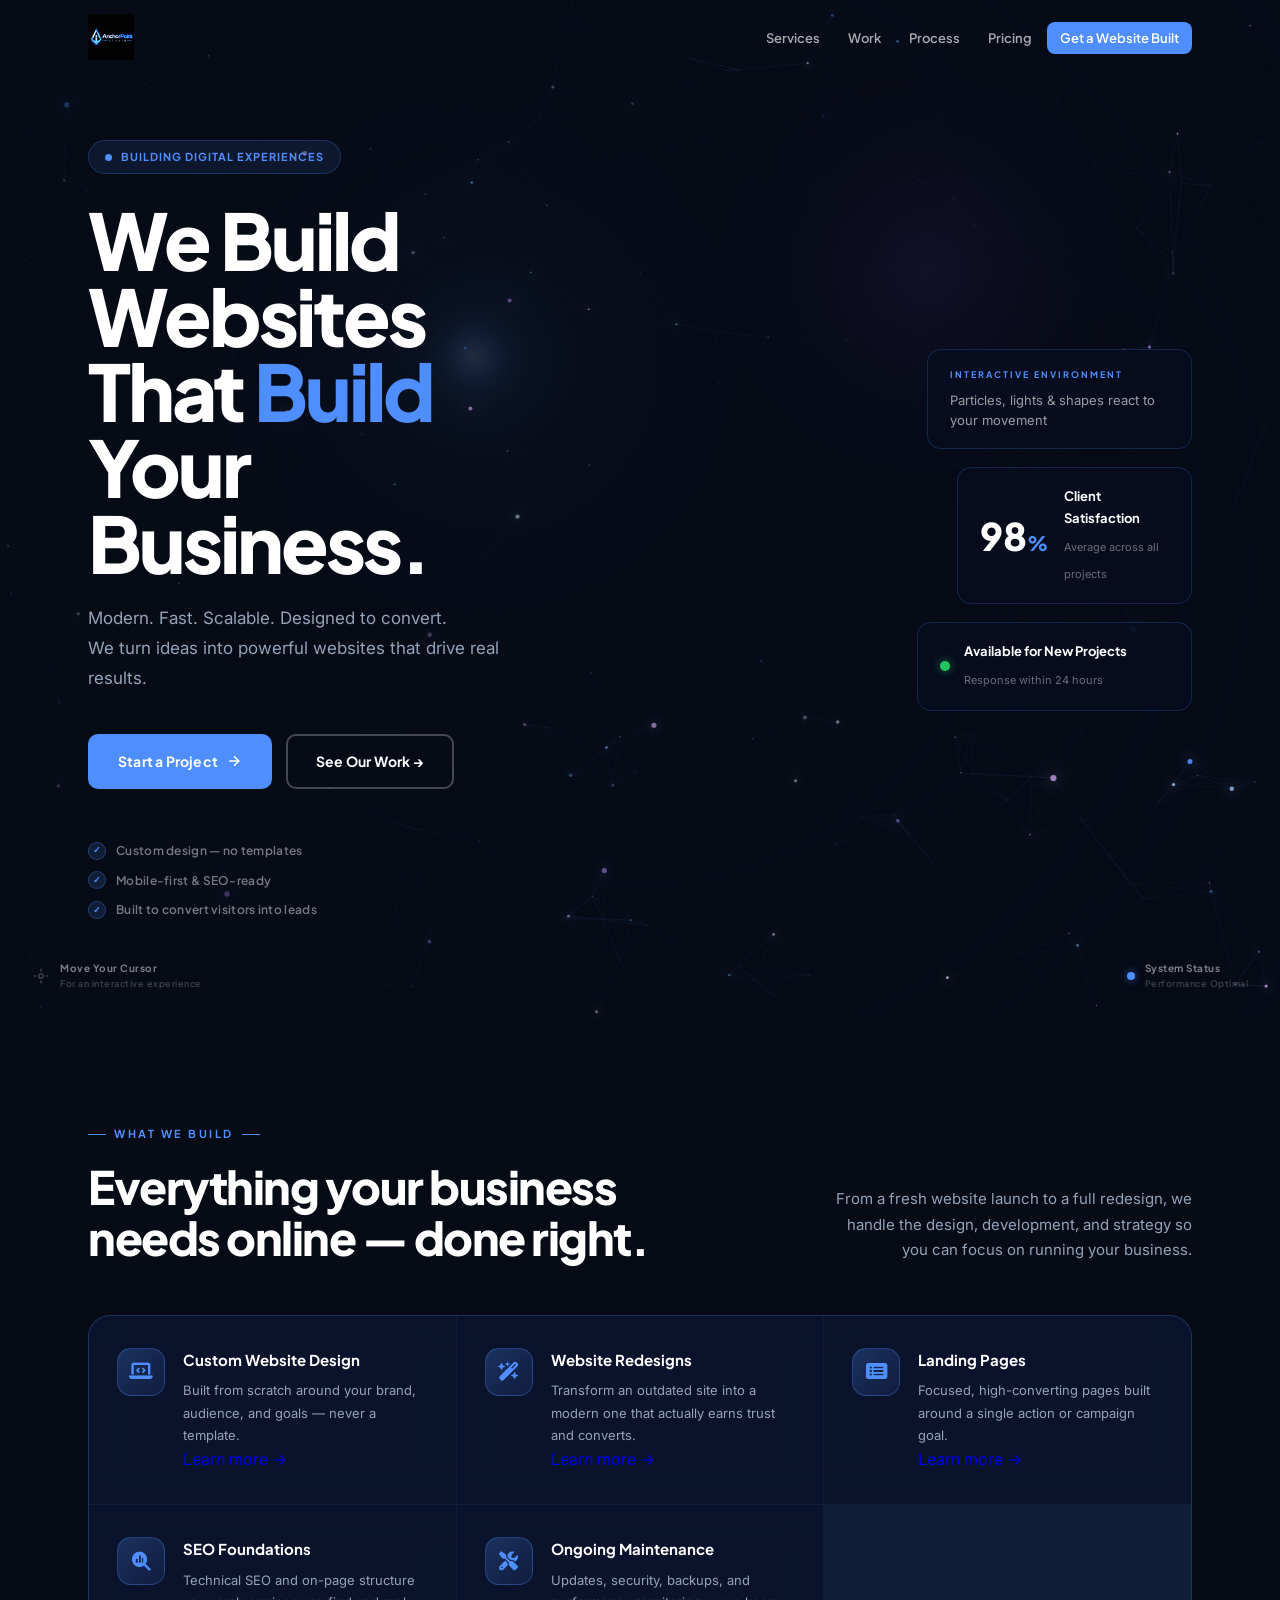
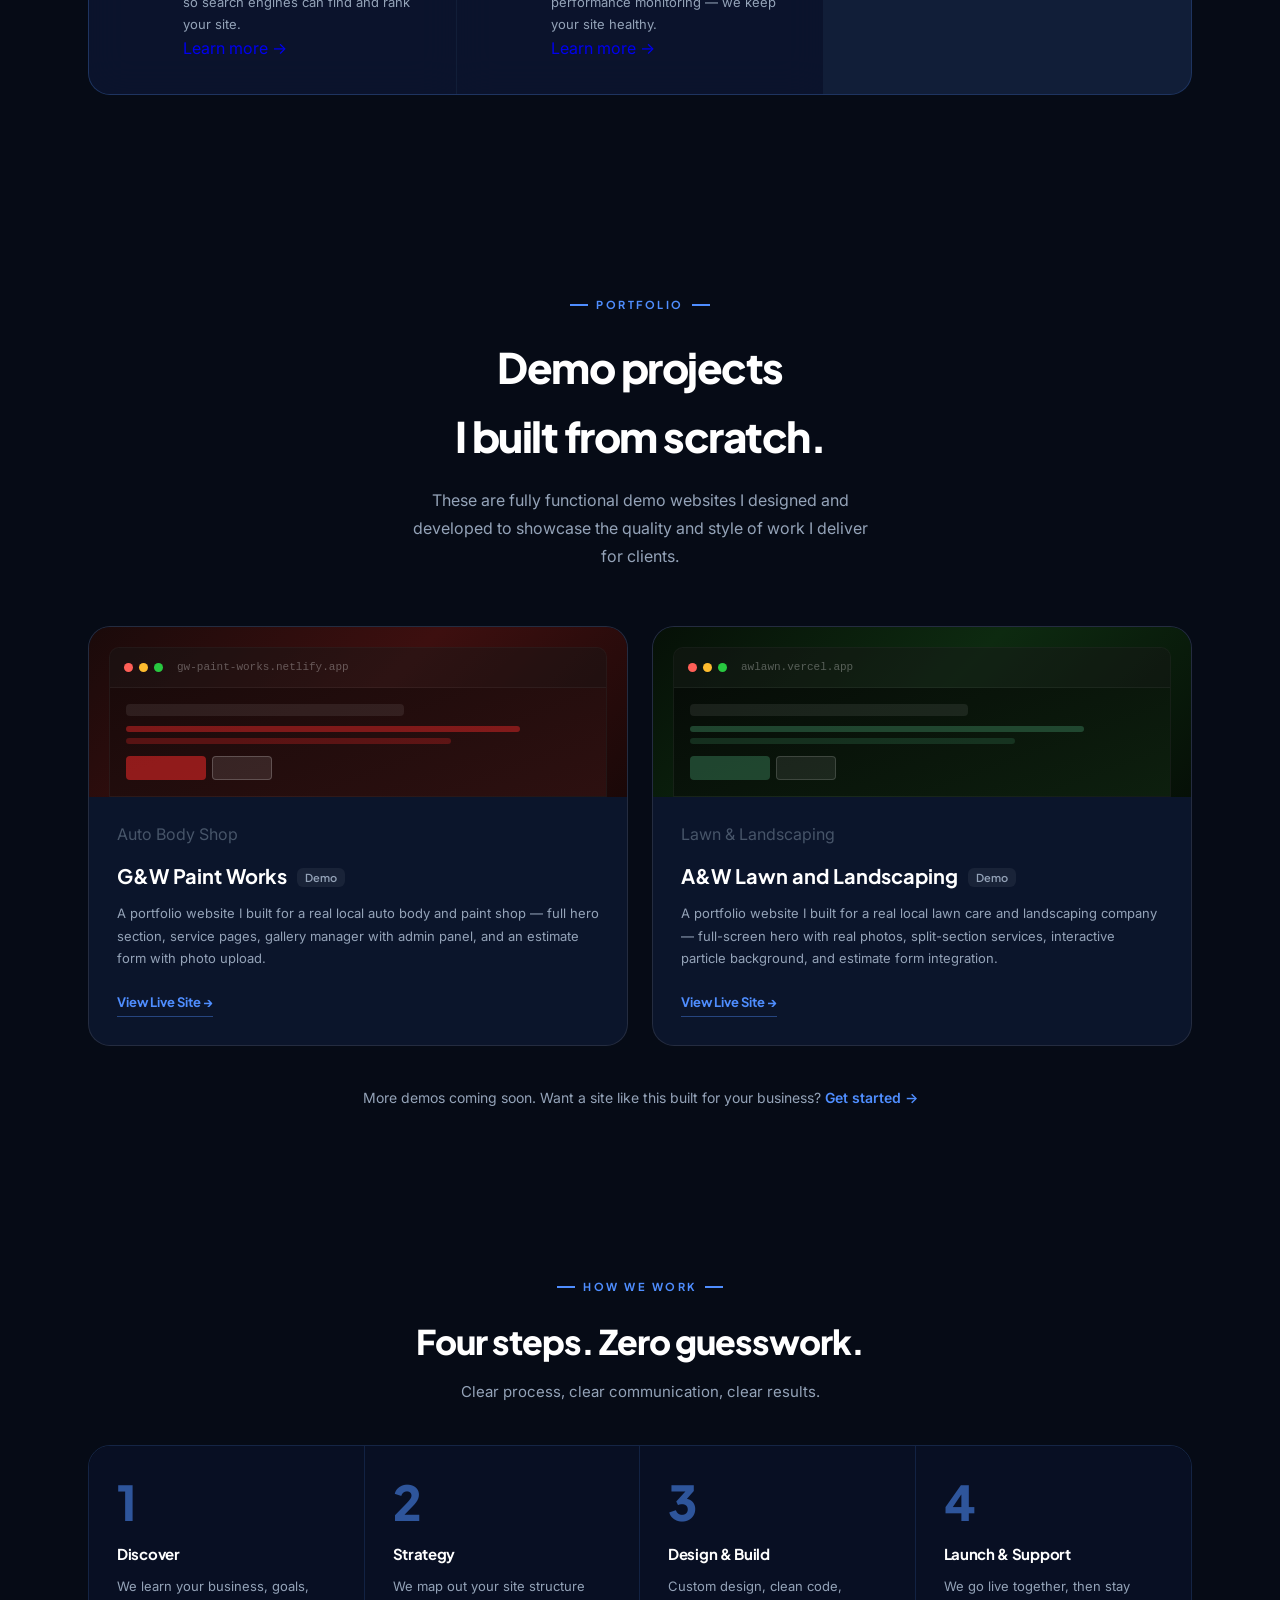
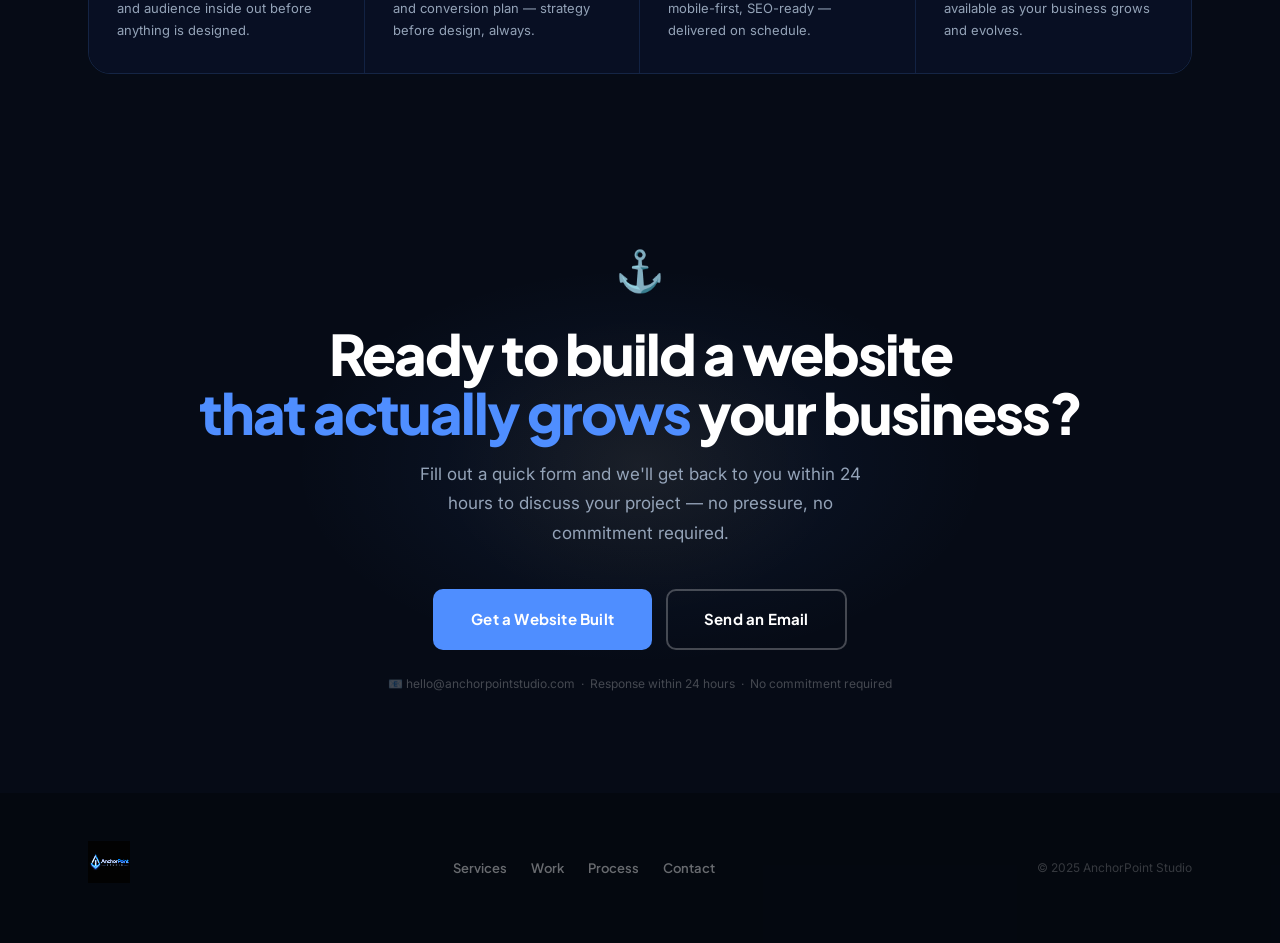
==== index.html @ cabe33b6 "Add files via upload" ====
<!DOCTYPE html>
<html lang="en">
<head>
  <meta charset="UTF-8"/>
  <meta name="viewport" content="width=device-width, initial-scale=1.0"/>
  <meta name="description" content="AnchorPoint Studio builds conversion-focused websites for small businesses, local brands, and startups ready to grow online."/>
  <title>AnchorPoint Studio | Strategic Web Design</title>
  <link rel="stylesheet" href="css/styles.css"/>
  <link rel="preconnect" href="https://fonts.googleapis.com"/>
  <link href="https://fonts.googleapis.com/css2?family=Plus+Jakarta+Sans:wght@400;500;600;700;800&family=Inter:wght@400;500;600&display=swap" rel="stylesheet"/>
  <link rel="stylesheet" href="https://cdnjs.cloudflare.com/ajax/libs/font-awesome/6.5.1/css/all.min.css"/>
</head>
<body>

<!-- NAV -->
<nav class="nav" id="nav">
  <div class="nav-inner">
    <a href="#" class="logo">
      <img src="images/img1.png" alt="AnchorPoint Studio" class="nav-logo-img"/>
    </a>
    <button class="nav-toggle" id="navToggle"><span></span><span></span><span></span></button>
    <ul class="nav-links" id="navLinks">
      <li><a href="#services">Services</a></li>
      <li><a href="#proof">Work</a></li>
      <li><a href="#process">Process</a></li>
      <li><a href="#cta">Pricing</a></li>
      <li class="nav-cta"><a href="https://form.jotform.com/261291960168159" target="_blank">Get a Website Built</a></li>
    </ul>
  </div>
</nav>

<!-- HERO -->
<section class="hero" id="home">

  <!-- Canvas particle background — JS in particles.js drives this -->
  <canvas id="particle-canvas" aria-hidden="true"></canvas>

  <div class="container">
    <div class="hero-inner">

      <!-- Left — main content -->
      <div class="hero-left">
        <div class="hero-badge"><span class="badge-dot"></span>Building Digital Experiences</div>

        <h1 class="hero-h1">
          We Build Websites<br>
          That <em>Build</em> Your<br>
          Business.
        </h1>

        <p class="hero-p">Modern. Fast. Scalable. Designed to convert.<br>We turn ideas into powerful websites that drive real results.</p>

        <div class="hero-ctas">
          <a href="https://form.jotform.com/261291960168159" target="_blank" class="btn btn-gold">
            Start a Project
            <svg viewBox="0 0 20 20" fill="none" stroke="currentColor" stroke-width="2" style="width:16px;height:16px;" aria-hidden="true"><path d="M4 10h12M10 4l6 6-6 6"/></svg>
          </a>
          <a href="#proof" class="btn btn-ghost">See Our Work →</a>
        </div>

        <div class="hero-trust">
          <div class="tp"><div class="tp-dot">✓</div> Custom design — no templates</div>
          <div class="tp"><div class="tp-dot">✓</div> Mobile-first &amp; SEO-ready</div>
          <div class="tp"><div class="tp-dot">✓</div> Built to convert visitors into leads</div>
        </div>
      </div>

      <!-- Right — floating info cards -->
      <div class="hero-visual">
        <div class="hero-float-card card-top">
          <div class="hfc-tag">Interactive Environment</div>
          <p>Particles, lights &amp; shapes react to your movement</p>
        </div>

        <div class="hero-float-card card-mid">
          <div class="hfc-stat">
            <span class="hfc-num">98<span>%</span></span>
            <div class="hfc-label">
              <strong>Client Satisfaction</strong>
              <span>Average across all projects</span>
            </div>
          </div>
        </div>

        <div class="hero-float-card card-bot">
          <div class="hfc-dot active"></div>
          <div>
            <strong>Available for New Projects</strong>
            <span>Response within 24 hours</span>
          </div>
        </div>
      </div>

    </div>
  </div>

  <!-- Bottom corner hints -->
  <div class="hero-hint-left" aria-hidden="true">
    <svg viewBox="0 0 24 24" fill="none" stroke="currentColor" stroke-width="1.5"><circle cx="12" cy="12" r="3"/><path d="M12 2v4M12 18v4M2 12h4M18 12h4"/></svg>
    <div>
      <strong>Move Your Cursor</strong>
      <span>For an interactive experience</span>
    </div>
  </div>

  <div class="hero-hint-right" aria-hidden="true">
    <div class="sys-dot"></div>
    <div>
      <strong>System Status</strong>
      <span>Performance Optimal</span>
    </div>
  </div>

</section>

<!-- SERVICES -->
<section class="services-section" id="services">
  <div class="container">
    <div class="services-header">
      <div class="anim anim-left">
        <span class="tag">What We Build</span>
        <h2>Everything your business<br>needs online — done right.</h2>
      </div>
      <p class="anim anim-right">From a fresh website launch to a full redesign, we handle the design, development, and strategy so you can focus on running your business.</p>
    </div>
    <div class="svc-grid">
      <a href="custom-design.html" class="svc-card anim anim-up" style="transition-delay:0s;text-decoration:none;">
        <div class="svc-ico"><i class="fa-solid fa-laptop-code"></i></div>
        <div class="svc-body"><h3>Custom Website Design</h3><p>Built from scratch around your brand, audience, and goals — never a template.</p><span class="service-link" style="margin-top:14px;">Learn more →</span></div>
      </a>
      <a href="website-redesigns.html" class="svc-card anim anim-up" style="transition-delay:0.1s;text-decoration:none;">
        <div class="svc-ico"><i class="fa-solid fa-wand-magic-sparkles"></i></div>
        <div class="svc-body"><h3>Website Redesigns</h3><p>Transform an outdated site into a modern one that actually earns trust and converts.</p><span class="service-link" style="margin-top:14px;">Learn more →</span></div>
      </a>
      <a href="landing-pages.html" class="svc-card anim anim-up" style="transition-delay:0.2s;text-decoration:none;">
        <div class="svc-ico"><i class="fa-solid fa-rectangle-list"></i></div>
        <div class="svc-body"><h3>Landing Pages</h3><p>Focused, high-converting pages built around a single action or campaign goal.</p><span class="service-link" style="margin-top:14px;">Learn more →</span></div>
      </a>
      <a href="seo-foundations.html" class="svc-card anim anim-up" style="transition-delay:0.3s;text-decoration:none;">
        <div class="svc-ico"><i class="fa-solid fa-magnifying-glass-chart"></i></div>
        <div class="svc-body"><h3>SEO Foundations</h3><p>Technical SEO and on-page structure so search engines can find and rank your site.</p><span class="service-link" style="margin-top:14px;">Learn more →</span></div>
      </a>
      <a href="maintenance.html" class="svc-card anim anim-up" style="transition-delay:0.4s;text-decoration:none;">
        <div class="svc-ico"><i class="fa-solid fa-screwdriver-wrench"></i></div>
        <div class="svc-body"><h3>Ongoing Maintenance</h3><p>Updates, security, backups, and performance monitoring — we keep your site healthy.</p><span class="service-link" style="margin-top:14px;">Learn more →</span></div>
      </a>
    </div>
  </div>
</section>

<!-- WORK SHOWCASE -->
<section class="proof-section" id="proof">
  <div class="container">

    <div style="text-align:center;margin-bottom:56px;" class="anim anim-up">
      <span class="tag-gold tag">Portfolio</span>
      <h2 style="font-family:var(--hd);font-size:clamp(26px,4vw,42px);font-weight:800;color:white;letter-spacing:-1.5px;">Demo projects<br>I built from scratch.</h2>
      <p style="color:var(--g400);font-size:16px;max-width:480px;margin:16px auto 0;line-height:1.75;">These are fully functional demo websites I designed and developed to showcase the quality and style of work I deliver for clients.</p>
    </div>

    <div style="display:grid;grid-template-columns:1fr 1fr;gap:24px;">

      <!-- G&W Paint Works -->
      <div class="work-showcase-card anim anim-left">
        <div class="wsc-preview" style="background:linear-gradient(135deg,#1a0a0a 0%,#3d0f0f 50%,#1a0808 100%);">
          <div class="wsc-browser">
            <div class="wsc-bar"><span class="wsc-dot" style="background:#ff5f57;"></span><span class="wsc-dot" style="background:#febc2e;"></span><span class="wsc-dot" style="background:#28c840;"></span><span class="wsc-url">gw-paint-works.netlify.app</span></div>
            <div class="wsc-screen" style="background:linear-gradient(160deg,#1a0a0a,#2d1010);">
              <div style="height:12px;background:rgba(255,255,255,0.08);border-radius:4px;margin-bottom:10px;width:60%;"></div>
              <div style="height:6px;background:rgba(220,38,38,0.5);border-radius:3px;margin-bottom:6px;width:85%;"></div>
              <div style="height:6px;background:rgba(220,38,38,0.3);border-radius:3px;margin-bottom:6px;width:70%;"></div>
              <div style="display:flex;gap:6px;margin-top:12px;">
                <div style="height:24px;width:80px;background:rgba(220,38,38,0.6);border-radius:4px;"></div>
                <div style="height:24px;width:60px;background:rgba(255,255,255,0.1);border-radius:4px;border:1px solid rgba(255,255,255,0.2);"></div>
              </div>
            </div>
          </div>
        </div>
        <div class="wsc-body">
          <div style="display:flex;align-items:center;gap:10px;margin-bottom:12px;">
            <span class="work-tag">Auto Body Shop</span>
          </div>
          <h3>G&amp;W Paint Works <span style="font-size:11px;font-weight:600;color:var(--g400);background:rgba(255,255,255,0.06);padding:3px 8px;border-radius:6px;margin-left:6px;vertical-align:middle;">Demo</span></h3>
          <p>A portfolio website I built for a real local auto body and paint shop — full hero section, service pages, gallery manager with admin panel, and an estimate form with photo upload.</p>
          <a href="https://gw-paint-works.netlify.app/" target="_blank" rel="noopener" class="wsc-link">View Live Site →</a>
        </div>
      </div>

      <!-- A&W Lawn -->
      <div class="work-showcase-card anim anim-right" style="transition-delay:0.1s">
        <div class="wsc-preview" style="background:linear-gradient(135deg,#061007 0%,#0d2a10 50%,#061007 100%);">
          <div class="wsc-browser">
            <div class="wsc-bar"><span class="wsc-dot" style="background:#ff5f57;"></span><span class="wsc-dot" style="background:#febc2e;"></span><span class="wsc-dot" style="background:#28c840;"></span><span class="wsc-url">awlawn.vercel.app</span></div>
            <div class="wsc-screen" style="background:linear-gradient(160deg,#060c07,#0d1f0e);">
              <div style="height:12px;background:rgba(255,255,255,0.08);border-radius:4px;margin-bottom:10px;width:60%;"></div>
              <div style="height:6px;background:rgba(42,92,63,0.7);border-radius:3px;margin-bottom:6px;width:85%;"></div>
              <div style="height:6px;background:rgba(42,92,63,0.4);border-radius:3px;margin-bottom:6px;width:70%;"></div>
              <div style="display:flex;gap:6px;margin-top:12px;">
                <div style="height:24px;width:80px;background:rgba(42,92,63,0.7);border-radius:4px;"></div>
                <div style="height:24px;width:60px;background:rgba(255,255,255,0.08);border-radius:4px;border:1px solid rgba(255,255,255,0.15);"></div>
              </div>
            </div>
          </div>
        </div>
        <div class="wsc-body">
          <div style="display:flex;align-items:center;gap:10px;margin-bottom:12px;">
            <span class="work-tag">Lawn &amp; Landscaping</span>
          </div>
          <h3>A&amp;W Lawn and Landscaping <span style="font-size:11px;font-weight:600;color:var(--g400);background:rgba(255,255,255,0.06);padding:3px 8px;border-radius:6px;margin-left:6px;vertical-align:middle;">Demo</span></h3>
          <p>A portfolio website I built for a real local lawn care and landscaping company — full-screen hero with real photos, split-section services, interactive particle background, and estimate form integration.</p>
          <a href="https://awlawn.vercel.app/" target="_blank" rel="noopener" class="wsc-link">View Live Site →</a>
        </div>
      </div>

    </div>

    <div style="text-align:center;margin-top:40px;" class="anim anim-up">
      <p style="color:var(--g400);font-size:14px;">More demos coming soon. Want a site like this built for your business? <a href="https://form.jotform.com/261291960168159" target="_blank" style="color:var(--blue);font-weight:600;text-decoration:none;">Get started →</a></p>
    </div>

  </div>
</section>

<!-- PROCESS -->
<section class="process-section" id="process">
  <div class="container">
    <div class="process-header anim anim-up">
      <span class="tag" style="justify-content:center;">How We Work</span>
      <h2>Four steps. Zero guesswork.</h2>
      <p>Clear process, clear communication, clear results.</p>
    </div>
    <div class="process-row">
      <div class="pstep anim anim-up" style="transition-delay:0s"><div class="pstep-num">1</div><h3>Discover</h3><p>We learn your business, goals, and audience inside out before anything is designed.</p></div>
      <div class="pstep anim anim-up" style="transition-delay:0.12s"><div class="pstep-num">2</div><h3>Strategy</h3><p>We map out your site structure and conversion plan — strategy before design, always.</p></div>
      <div class="pstep anim anim-up" style="transition-delay:0.24s"><div class="pstep-num">3</div><h3>Design &amp; Build</h3><p>Custom design, clean code, mobile-first, SEO-ready — delivered on schedule.</p></div>
      <div class="pstep anim anim-up" style="transition-delay:0.36s"><div class="pstep-num">4</div><h3>Launch &amp; Support</h3><p>We go live together, then stay available as your business grows and evolves.</p></div>
    </div>
  </div>
</section>

<!-- CTA -->
<section class="cta-section" id="cta">
  <div class="container">
    <div class="cta-inner anim anim-scale">
      <span class="cta-logo">⚓</span>
      <h2 class="cta-h">Ready to build a website<br><em>that actually grows</em> your business?</h2>
      <p class="cta-p">Fill out a quick form and we'll get back to you within 24 hours to discuss your project — no pressure, no commitment required.</p>
      <div class="cta-btns">
        <a href="https://form.jotform.com/261291960168159" target="_blank" class="btn btn-gold" style="padding:16px 36px;font-size:15px;">Get a Website Built</a>
        <a href="mailto:hello@anchorpointstudio.com" class="btn btn-ghost" style="padding:16px 36px;font-size:15px;">Send an Email</a>
      </div>
      <p class="cta-note">📧 hello@anchorpointstudio.com &nbsp;·&nbsp; Response within 24 hours &nbsp;·&nbsp; No commitment required</p>
    </div>
  </div>
</section>

<!-- FOOTER -->
<footer class="footer">
  <div class="container">
    <div class="footer-inner">
      <div class="footer-brand"><img src="images/img1.png" alt="AnchorPoint Studio" class="footer-logo-img"/></div>
      <div class="footer-links-row">
        <a href="#services">Services</a>
        <a href="#proof">Work</a>
        <a href="#process">Process</a>
        <a href="#cta">Contact</a>
      </div>
      <div class="footer-copy">© 2025 AnchorPoint Studio</div>
    </div>
  </div>
</footer>

<a href="https://form.jotform.com/261291960168159" target="_blank" class="mobile-fab">Get a Website Built ⚓</a>
<script src="js/main.js"></script>
<script src="js/particles.js"></script>

<script>
  const nav=document.getElementById('nav');
  window.addEventListener('scroll',()=>nav.classList.toggle('scrolled',window.scrollY>40));
  const nt=document.getElementById('navToggle'),nl=document.getElementById('navLinks');
  nt.addEventListener('click',()=>nl.classList.toggle('open'));
  nl.querySelectorAll('a').forEach(a=>a.addEventListener('click',()=>nl.classList.remove('open')));
  const obs=new IntersectionObserver(entries=>{
    entries.forEach((e,i)=>{if(e.isIntersecting){setTimeout(()=>e.target.classList.add('visible'),i*80);obs.unobserve(e.target);}});
  },{threshold:.1});
  document.querySelectorAll('.fade-up').forEach(el=>obs.observe(el));
  document.querySelectorAll('a[href^="#"]').forEach(a=>{
    a.addEventListener('click',e=>{const t=document.querySelector(a.getAttribute('href'));if(t){e.preventDefault();t.scrollIntoView({behavior:'smooth'});}});
  });
</script>
</body>
</html>
---- css/styles.css ----
﻿*,*::before,*::after{box-sizing:border-box;margin:0;padding:0;}
:root{
  --bg:     #060B16;
  --bg2:    #0B1221;
  --blue:   #4F8EFF;
  --gold:   #F0A500;
  --white:  #FFFFFF;
  --g50:    #F8FAFC;
  --g100:   #F1F5F9;
  --g200:   #E2E8F0;
  --g400:   #94A3B8;
  --g600:   #475569;
  --g800:   #1E293B;
  --dark:   #060B16;
  --hd:     'Plus Jakarta Sans',sans-serif;
  --bd:     'Inter',sans-serif;
  --ease:   0.24s ease;
  --r:      14px;
  --r2:     22px;
}
html{scroll-behavior:smooth;background:var(--bg);}
body{font-family:var(--bd);color:var(--g600);background:transparent;overflow-x:hidden;line-height:1.65;}

/* Utility */
.container{max-width:1160px;margin:0 auto;padding:0 28px;}
.tag{display:inline-flex;align-items:center;gap:8px;font-family:var(--hd);font-size:11px;font-weight:700;letter-spacing:2.5px;text-transform:uppercase;color:var(--blue);margin-bottom:18px;}
.tag::before,.tag::after{content:'';display:block;width:18px;height:1.5px;background:var(--blue);}
.tag-gold{color:var(--blue);}
.tag-gold::before,.tag-gold::after{background:var(--blue);}

/* Buttons */
.btn{display:inline-flex;align-items:center;gap:8px;padding:14px 28px;border-radius:10px;font-family:var(--hd);font-size:14px;font-weight:700;text-decoration:none;transition:var(--ease);cursor:pointer;border:2px solid transparent;letter-spacing:0.2px;}
.btn-gold{background:var(--blue);color:white;}
.btn-gold:hover{background:#3a7aff;transform:translateY(-2px);box-shadow:0 8px 24px rgba(79,142,255,0.4);}
.btn-ghost{background:transparent;color:white;border-color:rgba(255,255,255,0.25);}
.btn-ghost:hover{border-color:rgba(255,255,255,0.6);background:rgba(255,255,255,0.05);}
.btn-outline{background:transparent;color:var(--g800);border-color:var(--g200);}
.btn-outline:hover{background:var(--g100);border-color:var(--g400);}
.btn-blue{background:var(--blue);color:white;}
.btn-blue:hover{background:#3a7aff;transform:translateY(-2px);box-shadow:0 8px 24px rgba(79,142,255,0.35);}

/* â•â• NAVBAR â•â• */
.nav{position:fixed;top:0;left:0;right:0;z-index:1000;transition:background .3s,box-shadow .3s;}
.nav.scrolled{background:rgba(6,11,22,0.96);backdrop-filter:blur(20px);box-shadow:0 1px 0 rgba(255,255,255,0.05);}
.nav-inner{max-width:1160px;margin:0 auto;padding:0 28px;height:74px;display:flex;align-items:center;gap:36px;}
.logo{display:flex;align-items:center;gap:10px;text-decoration:none;flex-shrink:0;}
.logo-mark{width:36px;height:36px;border-radius:10px;background:linear-gradient(135deg,var(--blue),#2d6fff);display:flex;align-items:center;justify-content:center;font-size:18px;color:white;}
.logo-text{font-family:var(--hd);font-size:17px;font-weight:800;color:white;letter-spacing:-0.5px;}
.logo-text span{color:white;}
.nav-links{display:flex;align-items:center;gap:2px;list-style:none;margin-left:auto;}
.nav-links a{font-family:var(--hd);font-size:13px;font-weight:600;color:rgba(255,255,255,0.65);text-decoration:none;padding:8px 13px;border-radius:8px;transition:var(--ease);}
.nav-links a:hover{color:white;background:rgba(255,255,255,0.06);}
.nav-cta a{background:var(--blue) !important;color:white !important;border-radius:8px;}
.nav-cta a:hover{background:#3a7aff !important;box-shadow:0 6px 20px rgba(79,142,255,0.4);}
.nav-toggle{display:none;flex-direction:column;gap:5px;background:none;border:none;cursor:pointer;margin-left:auto;}
.nav-toggle span{display:block;width:22px;height:2px;background:white;border-radius:2px;}

/* â•â• HERO â•â• */
.hero{
  min-height:100vh;display:flex;align-items:center;
  background:var(--bg);position:relative;overflow:hidden;
}
.hero-grid{
  position:absolute;inset:0;
  background-image:linear-gradient(rgba(79,142,255,0.035) 1px,transparent 1px),
    linear-gradient(90deg,rgba(79,142,255,0.035) 1px,transparent 1px);
  background-size:56px 56px;
  mask-image:radial-gradient(ellipse 90% 80% at 50% 50%,black 20%,transparent 100%);
}
.hero-orb-l{position:absolute;top:-20%;left:-15%;width:55%;height:80%;background:radial-gradient(ellipse,rgba(79,142,255,0.1) 0%,transparent 65%);pointer-events:none;}
.hero-orb-r{position:absolute;bottom:-20%;right:-10%;width:45%;height:65%;background:radial-gradient(ellipse,rgba(240,165,0,0.07) 0%,transparent 65%);pointer-events:none;}
.hero-inner{position:relative;z-index:1;display:grid;grid-template-columns:1fr 1fr;gap:80px;align-items:center;padding:140px 0 100px;}
.hero-left{}
.hero-badge{display:inline-flex;align-items:center;gap:9px;background:rgba(79,142,255,0.1);border:1px solid rgba(79,142,255,0.22);border-radius:100px;padding:7px 16px;font-family:var(--hd);font-size:11px;font-weight:700;color:var(--blue);letter-spacing:1px;text-transform:uppercase;margin-bottom:28px;}
.badge-dot{width:7px;height:7px;border-radius:50%;background:var(--blue);animation:blink 2s infinite;}
@keyframes blink{0%,100%{opacity:1;}50%{opacity:.35;}}
.hero-h1{font-family:var(--hd);font-size:clamp(46px,6.5vw,78px);font-weight:800;line-height:.97;letter-spacing:-3px;color:white;margin-bottom:24px;}
.hero-h1 em{font-style:normal;color:var(--blue);}
.hero-p{font-size:17px;color:var(--g400);line-height:1.75;max-width:460px;margin-bottom:40px;}
.hero-ctas{display:flex;gap:14px;margin-bottom:52px;flex-wrap:wrap;}
.hero-trust{display:flex;flex-direction:column;gap:10px;}
.tp{display:flex;align-items:center;gap:10px;font-family:var(--hd);font-size:12px;font-weight:600;color:rgba(255,255,255,0.45);letter-spacing:.3px;}
.tp-dot{width:18px;height:18px;border-radius:50%;background:rgba(79,142,255,0.15);border:1px solid rgba(79,142,255,0.3);display:flex;align-items:center;justify-content:center;font-size:9px;color:var(--blue);}

/* Hero Visual â€” CSS Mockup */
.hero-visual{position:relative;display:flex;justify-content:flex-end;}
.mockup{
  width:100%;max-width:480px;
  background:var(--bg2);border:1px solid rgba(255,255,255,0.08);
  border-radius:var(--r2);overflow:hidden;
  box-shadow:0 40px 80px rgba(0,0,0,0.5),0 0 0 1px rgba(79,142,255,0.1);
}
.mockup-bar{display:flex;align-items:center;gap:6px;padding:14px 18px;border-bottom:1px solid rgba(255,255,255,0.06);background:rgba(255,255,255,0.03);}
.mb-dot{width:10px;height:10px;border-radius:50%;}
.mb-dot.r{background:#FF5F57;}.mb-dot.y{background:#FEBC2E;}.mb-dot.g{background:#28C840;}
.mockup-url{margin-left:12px;flex:1;height:22px;background:rgba(255,255,255,0.05);border-radius:6px;display:flex;align-items:center;padding:0 10px;}
.mockup-url span{font-size:11px;color:rgba(255,255,255,0.3);font-family:monospace;}
.mockup-body{padding:20px;}
.mk-nav{height:32px;background:linear-gradient(90deg,rgba(79,142,255,0.15),rgba(79,142,255,0.05));border-radius:8px;margin-bottom:16px;display:flex;align-items:center;padding:0 12px;gap:8px;}
.mk-nav-dot{width:40px;height:8px;background:rgba(255,255,255,0.15);border-radius:4px;}
.mk-nav-dot.sm{width:24px;}
.mk-nav-cta{margin-left:auto;width:60px;height:18px;background:var(--gold);border-radius:4px;opacity:.7;}
.mk-hero{height:120px;background:linear-gradient(135deg,rgba(79,142,255,0.12),rgba(240,165,0,0.06));border-radius:10px;margin-bottom:14px;display:flex;flex-direction:column;justify-content:center;padding:20px;gap:8px;}
.mk-h{height:14px;background:white;border-radius:4px;width:65%;opacity:.8;}
.mk-h.sm{width:80%;height:9px;opacity:.3;}
.mk-btns{display:flex;gap:8px;margin-top:8px;}
.mk-btn{height:22px;border-radius:6px;}
.mk-btn.primary{width:80px;background:var(--gold);opacity:.8;}
.mk-btn.ghost{width:60px;background:rgba(255,255,255,0.1);}
.mk-cards{display:grid;grid-template-columns:1fr 1fr 1fr;gap:8px;margin-bottom:12px;}
.mk-card{height:70px;background:rgba(255,255,255,0.04);border:1px solid rgba(255,255,255,0.06);border-radius:8px;padding:10px;display:flex;flex-direction:column;gap:5px;}
.mk-icon{width:20px;height:20px;border-radius:5px;background:rgba(79,142,255,0.25);}
.mk-line{height:5px;background:rgba(255,255,255,0.1);border-radius:3px;}
.mk-line.s{width:60%;}
.mk-footer-row{display:flex;gap:8px;}
.mk-footer-block{flex:1;height:24px;background:rgba(255,255,255,0.03);border-radius:6px;}
/* floating card */
.mockup-float{
  position:absolute;bottom:-20px;right:-20px;
  background:rgba(6,11,22,0.9);
  border:1px solid rgba(79,142,255,0.25);
  border-radius:var(--r);padding:14px 18px;
  backdrop-filter:blur(12px);
  box-shadow:0 16px 40px rgba(0,0,0,0.4);
  display:flex;align-items:center;gap:12px;min-width:180px;
}
.mf-icon{width:36px;height:36px;border-radius:10px;background:rgba(79,142,255,0.15);display:flex;align-items:center;justify-content:center;font-size:18px;flex-shrink:0;}
.mf-text strong{display:block;font-family:var(--hd);font-size:13px;font-weight:700;color:white;}
.mf-text span{font-size:11px;color:var(--g400);}

/* â•â• SERVICES â•â• */
.services-section{padding:96px 0;background:transparent;}
.services-header{display:flex;align-items:flex-end;justify-content:space-between;margin-bottom:52px;gap:32px;}
.services-header h2{font-family:var(--hd);font-size:clamp(28px,4vw,46px);font-weight:800;color:var(--white);letter-spacing:-1.5px;line-height:1.1;}
.services-header p{font-size:15px;color:var(--g400);max-width:360px;line-height:1.7;text-align:right;}
.svc-grid{display:grid;grid-template-columns:repeat(3,1fr);gap:1px;background:rgba(79,142,255,0.15);border:1px solid rgba(79,142,255,0.2);border-radius:var(--r2);overflow:hidden;}
.svc-card{
  background:rgba(10,18,42,0.82);backdrop-filter:blur(18px);-webkit-backdrop-filter:blur(18px);
  padding:32px 28px;display:flex;align-items:flex-start;gap:18px;
  transition:var(--ease);cursor:default;position:relative;
}
.svc-card::before{content:'';position:absolute;top:0;left:0;right:0;height:2px;background:linear-gradient(90deg,var(--blue),rgba(79,142,255,0.2));transform:scaleX(0);transform-origin:left;transition:transform 0.35s ease;}
.svc-card:hover{background:rgba(79,142,255,0.09);}
.svc-card:hover::before{transform:scaleX(1);}
.svc-ico{width:48px;height:48px;border-radius:14px;flex-shrink:0;background:linear-gradient(135deg,rgba(79,142,255,0.25),rgba(79,142,255,0.08));border:1px solid rgba(79,142,255,0.3);display:flex;align-items:center;justify-content:center;font-size:19px;color:var(--blue);transition:var(--ease);}
.svc-card:hover .svc-ico{background:linear-gradient(135deg,rgba(79,142,255,0.4),rgba(79,142,255,0.15));border-color:rgba(79,142,255,0.5);box-shadow:0 0 16px rgba(79,142,255,0.2);}
.svc-body h3{font-family:var(--hd);font-size:15px;font-weight:700;color:white;margin-bottom:7px;}
.svc-body p{font-size:13px;color:var(--g400);line-height:1.7;}

/* â•â• PROOF / TESTIMONIALS â•â• */
.proof-section{padding:96px 0;background:transparent;}
.proof-top{display:grid;grid-template-columns:repeat(4,1fr);gap:0;margin-bottom:64px;border:1px solid rgba(255,255,255,0.07);border-radius:var(--r2);overflow:hidden;}
.pstat{padding:32px;border-right:1px solid rgba(255,255,255,0.07);text-align:center;}
.pstat:last-child{border-right:none;}
.pstat-num{font-family:var(--hd);font-size:40px;font-weight:800;color:white;line-height:1;margin-bottom:6px;letter-spacing:-1px;}
.pstat-num span{color:var(--blue);}
.pstat-label{font-size:12px;color:var(--g400);font-weight:600;letter-spacing:.5px;text-transform:uppercase;}
.testi-layout{display:grid;grid-template-columns:1.5fr 1fr;gap:20px;}
.testi-featured{
  background:rgba(255,255,255,0.04);border:1px solid rgba(255,255,255,0.08);
  border-radius:var(--r2);padding:40px;position:relative;overflow:hidden;
}
.testi-featured::before{content:'\201C';position:absolute;top:-32px;right:20px;font-size:160px;font-family:Georgia,serif;color:rgba(79,142,255,0.08);line-height:1;pointer-events:none;}
.testi-stars{color:#F59E0B;font-size:15px;letter-spacing:2px;margin-bottom:20px;}
.testi-q{font-size:17px;color:rgba(255,255,255,0.88);line-height:1.8;font-style:italic;margin-bottom:28px;}
.testi-who{display:flex;align-items:center;gap:12px;}
.testi-av{width:42px;height:42px;border-radius:50%;background:rgba(79,142,255,0.2);border:1px solid rgba(79,142,255,0.3);display:flex;align-items:center;justify-content:center;font-family:var(--hd);font-size:16px;font-weight:700;color:var(--blue);}
.testi-who h4{font-family:var(--hd);font-size:14px;font-weight:700;color:white;}
.testi-who p{font-size:12px;color:var(--g400);}
.testi-stack{display:flex;flex-direction:column;gap:20px;}
.testi-mini{background:rgba(255,255,255,0.03);border:1px solid rgba(255,255,255,0.07);border-radius:var(--r);padding:24px;}
.testi-mini .testi-stars{font-size:12px;margin-bottom:12px;}
.testi-mini .testi-q{font-size:14px;margin-bottom:16px;}
.testi-note{font-size:10px;color:rgba(255,255,255,0.2);margin-top:8px;font-style:italic;}

/* â•â• WORK SHOWCASE CARDS â•â• */
.work-showcase-card{background:rgba(15,26,53,0.7);backdrop-filter:blur(18px);-webkit-backdrop-filter:blur(18px);border:1px solid rgba(255,255,255,0.1);border-radius:var(--r2);overflow:hidden;transition:var(--ease);}
.work-showcase-card:hover{border-color:rgba(79,142,255,0.3);transform:translateY(-4px);box-shadow:0 20px 60px rgba(0,0,0,0.4);}
.wsc-preview{padding:20px 20px 0;position:relative;}
.wsc-browser{background:rgba(0,0,0,0.4);border-radius:10px 10px 0 0;overflow:hidden;border:1px solid rgba(255,255,255,0.07);}
.wsc-bar{display:flex;align-items:center;gap:6px;padding:10px 14px;background:rgba(255,255,255,0.04);border-bottom:1px solid rgba(255,255,255,0.05);}
.wsc-dot{width:9px;height:9px;border-radius:50%;flex-shrink:0;}
.wsc-url{font-size:11px;color:rgba(255,255,255,0.3);font-family:monospace;margin-left:8px;}
.wsc-screen{padding:16px;min-height:100px;}
.wsc-body{padding:24px 28px 28px;}
.wsc-body h3{font-family:var(--hd);font-size:20px;font-weight:700;color:white;margin-bottom:10px;}
.wsc-body p{font-size:13px;color:var(--g400);line-height:1.75;}
.wsc-tech{display:inline-flex;align-items:center;padding:4px 12px;background:rgba(79,142,255,0.1);border:1px solid rgba(79,142,255,0.2);border-radius:100px;font-size:11px;font-family:var(--hd);font-weight:700;color:var(--blue);letter-spacing:0.3px;}
.wsc-link{display:inline-flex;align-items:center;gap:6px;margin-top:22px;font-family:var(--hd);font-size:13px;font-weight:700;color:var(--blue);text-decoration:none;border-bottom:1px solid rgba(79,142,255,0.4);padding-bottom:2px;transition:gap .2s,border-color .2s;}
.wsc-link:hover{gap:10px;border-color:var(--blue);}
@media(max-width:768px){
  .work-showcase-card+.work-showcase-card{margin-top:0;}
  #proof .container>div[style*="grid-template-columns"]{grid-template-columns:1fr !important;}
}

/* â•â• PROCESS â•â• */
.process-section{padding:64px 0;background:transparent;}
.process-header{text-align:center;margin-bottom:40px;}
.process-header h2{font-family:var(--hd);font-size:clamp(22px,3vw,34px);font-weight:800;color:white;letter-spacing:-1px;margin-bottom:10px;}
.process-header p{font-size:15px;color:var(--g400);max-width:400px;margin:0 auto;}
.process-row{
  display:grid;grid-template-columns:repeat(4,1fr);
  border:1px solid rgba(79,142,255,0.2);
  border-radius:var(--r2);overflow:hidden;
}
.pstep{
  padding:32px 28px;
  background:rgba(10,18,40,0.75);backdrop-filter:blur(18px);-webkit-backdrop-filter:blur(18px);
  border-right:1px solid rgba(79,142,255,0.15);
  position:relative;overflow:hidden;transition:var(--ease);
}
.pstep:last-child{border-right:none;}
.pstep::after{
  content:'';position:absolute;top:0;left:0;right:0;height:2px;
  background:linear-gradient(90deg,var(--blue),rgba(79,142,255,0.2));
  transform:scaleX(0);transform-origin:left;transition:transform 0.35s ease;
}
.pstep:hover{background:rgba(79,142,255,0.08);}
.pstep:hover::after{transform:scaleX(1);}
.pstep-num{
  font-family:var(--hd);font-size:48px;font-weight:800;
  color:var(--blue);opacity:0.55;line-height:1;
  margin-bottom:16px;letter-spacing:-2px;
  transition:var(--ease);
}
.pstep:hover .pstep-num{opacity:1;}
.pstep h3{font-family:var(--hd);font-size:15px;font-weight:700;color:white;margin-bottom:8px;letter-spacing:-0.3px;}
.pstep p{font-size:13px;color:var(--g400);line-height:1.7;}

/* â•â• CTA â•â• */
.cta-section{
  padding:100px 0;
  background:transparent;
  position:relative;overflow:hidden;text-align:center;
}
.cta-section::before{content:'';position:absolute;top:50%;left:50%;transform:translate(-50%,-50%);width:700px;height:400px;background:radial-gradient(ellipse,rgba(79,142,255,0.09) 0%,transparent 70%);pointer-events:none;}
.cta-section::after{content:'';position:absolute;top:50%;left:50%;transform:translate(-50%,-50%);width:400px;height:300px;background:radial-gradient(ellipse,rgba(240,165,0,0.06) 0%,transparent 70%);pointer-events:none;}
.cta-inner{position:relative;z-index:1;}
.cta-logo{font-size:40px;display:block;margin-bottom:20px;}
.cta-h{font-family:var(--hd);font-size:clamp(30px,5vw,56px);font-weight:800;color:white;letter-spacing:-2px;line-height:1.05;margin-bottom:18px;}
.cta-h em{font-style:normal;color:var(--blue);}
.cta-p{font-size:17px;color:var(--g400);max-width:460px;margin:0 auto 40px;line-height:1.75;}
.cta-btns{display:flex;gap:14px;justify-content:center;flex-wrap:wrap;}
.cta-note{font-size:12px;color:rgba(255,255,255,0.25);margin-top:24px;}

/* â•â• FOOTER â•â• */
.footer{background:rgba(4,8,15,0.85);padding:48px 0;}
.footer-inner{display:flex;align-items:center;justify-content:space-between;gap:32px;flex-wrap:wrap;}
.footer-brand{font-family:var(--hd);font-size:16px;font-weight:800;color:white;}
.footer-brand span{color:white;}
.footer-links-row{display:flex;gap:24px;}
.footer-links-row a{font-size:13px;color:rgba(255,255,255,0.4);text-decoration:none;font-family:var(--hd);font-weight:600;transition:var(--ease);}
.footer-links-row a:hover{color:rgba(255,255,255,0.8);}
.footer-copy{font-size:12px;color:rgba(255,255,255,0.2);}

/* â•â• SCROLL ANIMATIONS â•â• */
.anim{opacity:0;transition:opacity 0.7s cubic-bezier(0.22,1,0.36,1),transform 0.7s cubic-bezier(0.22,1,0.36,1);}
.anim-up{transform:translateY(40px);}
.anim-left{transform:translateX(-48px);}
.anim-right{transform:translateX(48px);}
.anim-scale{transform:scale(0.88);}
.anim-fade{transform:none;}
.anim.in{opacity:1;transform:none;}

/* stagger delays applied via JS data-delay */
.anim[data-delay="1"]{transition-delay:0.08s;}
.anim[data-delay="2"]{transition-delay:0.16s;}
.anim[data-delay="3"]{transition-delay:0.24s;}
.anim[data-delay="4"]{transition-delay:0.32s;}
.anim[data-delay="5"]{transition-delay:0.40s;}
.anim[data-delay="6"]{transition-delay:0.48s;}

/* legacy class kept so existing markup still works */
.fade-up{opacity:0;transform:translateY(28px);transition:opacity .65s ease,transform .65s ease;}
.fade-up.visible{opacity:1;transform:translateY(0);}

/* Mobile */
.mobile-fab{display:none;position:fixed;bottom:20px;right:20px;z-index:999;background:var(--blue);color:white;font-family:var(--hd);font-size:13px;font-weight:700;padding:13px 22px;border-radius:100px;text-decoration:none;box-shadow:0 8px 28px rgba(79,142,255,0.45);transition:var(--ease);}
.mobile-fab:hover{background:#3a7aff;}

@media(max-width:1024px){
  .hero-inner{grid-template-columns:1fr;gap:60px;}
  .hero-visual{display:none;}
  .svc-grid{grid-template-columns:1fr 1fr;}
  .testi-layout{grid-template-columns:1fr;}
  .proof-top{grid-template-columns:1fr 1fr;}
  .pstat:nth-child(2){border-right:none;}
  .pstat:nth-child(3){border-top:1px solid rgba(255,255,255,0.07);}
  .pstat:nth-child(4){border-right:none;border-top:1px solid rgba(255,255,255,0.07);}
  .services-header{flex-direction:column;align-items:flex-start;}
  .services-header p{text-align:left;}
  .footer-inner{flex-direction:column;align-items:flex-start;gap:20px;}
}
@media(max-width:768px){
  .container{padding:0 20px;}
  .hero-inner{padding:110px 0 80px;}
  .hero-h1{letter-spacing:-2px;}
  .svc-grid{grid-template-columns:1fr;}
  .process-row{grid-template-columns:1fr 1fr;}
  .proof-top{grid-template-columns:1fr 1fr;}
  .nav-links{display:none;position:fixed;top:74px;left:0;right:0;background:rgba(6,11,22,.98);backdrop-filter:blur(20px);flex-direction:column;padding:20px;z-index:999;}
  .nav-links.open{display:flex;}
  .nav-links a{font-size:16px;padding:12px 16px;color:white !important;}
  .nav-toggle{display:flex;}
  .mobile-fab{display:flex;}
}
@media(max-width:480px){
  .process-row{grid-template-columns:1fr;}
  .proof-top{grid-template-columns:1fr 1fr;}
}

/* ================================================
   PARTICLE CANVAS HERO — overrides & new elements
   ================================================ */

/* Canvas fills the full hero */
#particle-canvas{
  position:absolute;inset:0;
  width:100%;height:100%;
  z-index:0;pointer-events:none;display:block;
}

/* Grid overlay sits above canvas */
.hero-grid{ z-index:1; }

/* Left-side text gradient — keeps headline legible */
.hero::after{
  content:'';position:absolute;inset:0;z-index:1;
  background:linear-gradient(90deg,
    rgba(6,11,22,0.72) 0%,
    rgba(6,11,22,0.32) 52%,
    rgba(6,11,22,0.04) 100%);
  pointer-events:none;
}

/* Content above canvas */
.hero-inner{ z-index:2; }

/* ── Floating info cards ── */
.hero-visual{
  position:relative;display:flex;flex-direction:column;
  gap:18px;align-items:flex-end;
}
.hero-float-card{
  background:rgba(8,14,32,0.78);
  border:1px solid rgba(79,142,255,0.20);
  border-radius:14px;padding:18px 22px;
  backdrop-filter:blur(18px);-webkit-backdrop-filter:blur(18px);
  color:white;
  animation:cardFloat 6s ease-in-out infinite;
}
.hero-float-card.card-top{ animation-delay:0s;  width:265px; }
.hero-float-card.card-mid{ animation-delay:2s;  width:235px; }
.hero-float-card.card-bot{ animation-delay:4s;  width:275px;display:flex;align-items:center;gap:14px; }

@keyframes cardFloat{
  0%,100%{transform:translateY(0);}
  50%     {transform:translateY(-9px);}
}

.hfc-tag{
  font-family:var(--hd);font-size:9px;font-weight:700;
  letter-spacing:2px;text-transform:uppercase;color:var(--blue);margin-bottom:8px;
}
.hero-float-card p{ font-size:13px;color:rgba(255,255,255,0.60);line-height:1.5;margin:0; }

.hfc-stat{ display:flex;align-items:center;gap:16px; }
.hfc-num{ font-family:var(--hd);font-size:38px;font-weight:800;color:white;line-height:1; }
.hfc-num span{ font-size:20px;color:var(--blue); }
.hfc-label strong{ display:block;font-family:var(--hd);font-size:13px;font-weight:700;color:white;margin-bottom:3px; }
.hfc-label span{ font-size:11px;color:rgba(255,255,255,0.40); }

.hfc-dot{
  width:10px;height:10px;border-radius:50%;background:#22c55e;flex-shrink:0;
  box-shadow:0 0 8px rgba(34,197,94,0.6);
  animation:pulseDot 2s ease-in-out infinite;
}
@keyframes pulseDot{
  0%,100%{opacity:1;box-shadow:0 0 8px rgba(34,197,94,0.6);}
  50%     {opacity:0.7;box-shadow:0 0 18px rgba(34,197,94,0.9);}
}
.hero-float-card.card-bot strong{ display:block;font-family:var(--hd);font-size:13px;font-weight:700;color:white;margin-bottom:3px; }
.hero-float-card.card-bot span{ font-size:11px;color:rgba(255,255,255,0.40); }

/* ── Bottom corner hints ── */
.hero-hint-left,.hero-hint-right{
  position:absolute;bottom:28px;z-index:3;
  display:flex;align-items:center;gap:10px;
  color:rgba(255,255,255,0.28);
  font-family:var(--hd);font-size:10px;font-weight:600;letter-spacing:0.5px;
}
.hero-hint-left{ left:32px; }
.hero-hint-right{ right:32px; }
.hero-hint-left svg{ width:18px;height:18px;flex-shrink:0;animation:spinIcon 12s linear infinite; }
@keyframes spinIcon{ to{transform:rotate(360deg);} }
.hero-hint-left strong,.hero-hint-right strong{ display:block;color:rgba(255,255,255,0.48);font-size:10px;margin-bottom:1px; }
.hero-hint-left span,.hero-hint-right span{ display:block;font-size:9px;color:rgba(255,255,255,0.22); }
.sys-dot{
  width:8px;height:8px;border-radius:50%;background:var(--blue);flex-shrink:0;
  box-shadow:0 0 8px rgba(79,142,255,0.6);
  animation:pulseDot 2.5s ease-in-out infinite;
}

/* ── Logo image ── */
.nav-logo-img{
  height:46px;
  width:auto;
  display:block;
  /* White-bg PNG on dark nav — invert makes white→black (transparent on dark) */
  filter:invert(1) hue-rotate(180deg) saturate(1.4) brightness(1.1);
  transition:opacity 0.25s;
}
.nav-logo-img:hover{ opacity:0.85; }

.footer-logo-img{
  height:42px;
  width:auto;
  display:block;
  filter:invert(1) hue-rotate(180deg) saturate(1.4) brightness(1.1);
  margin-bottom:12px;
}

/* ── Responsive adjustments ── */
@media(max-width:900px){
  .hero-visual{ display:none; }
  .hero-inner{ grid-template-columns:1fr; }
  .hero-hint-left,.hero-hint-right{ display:none; }
}
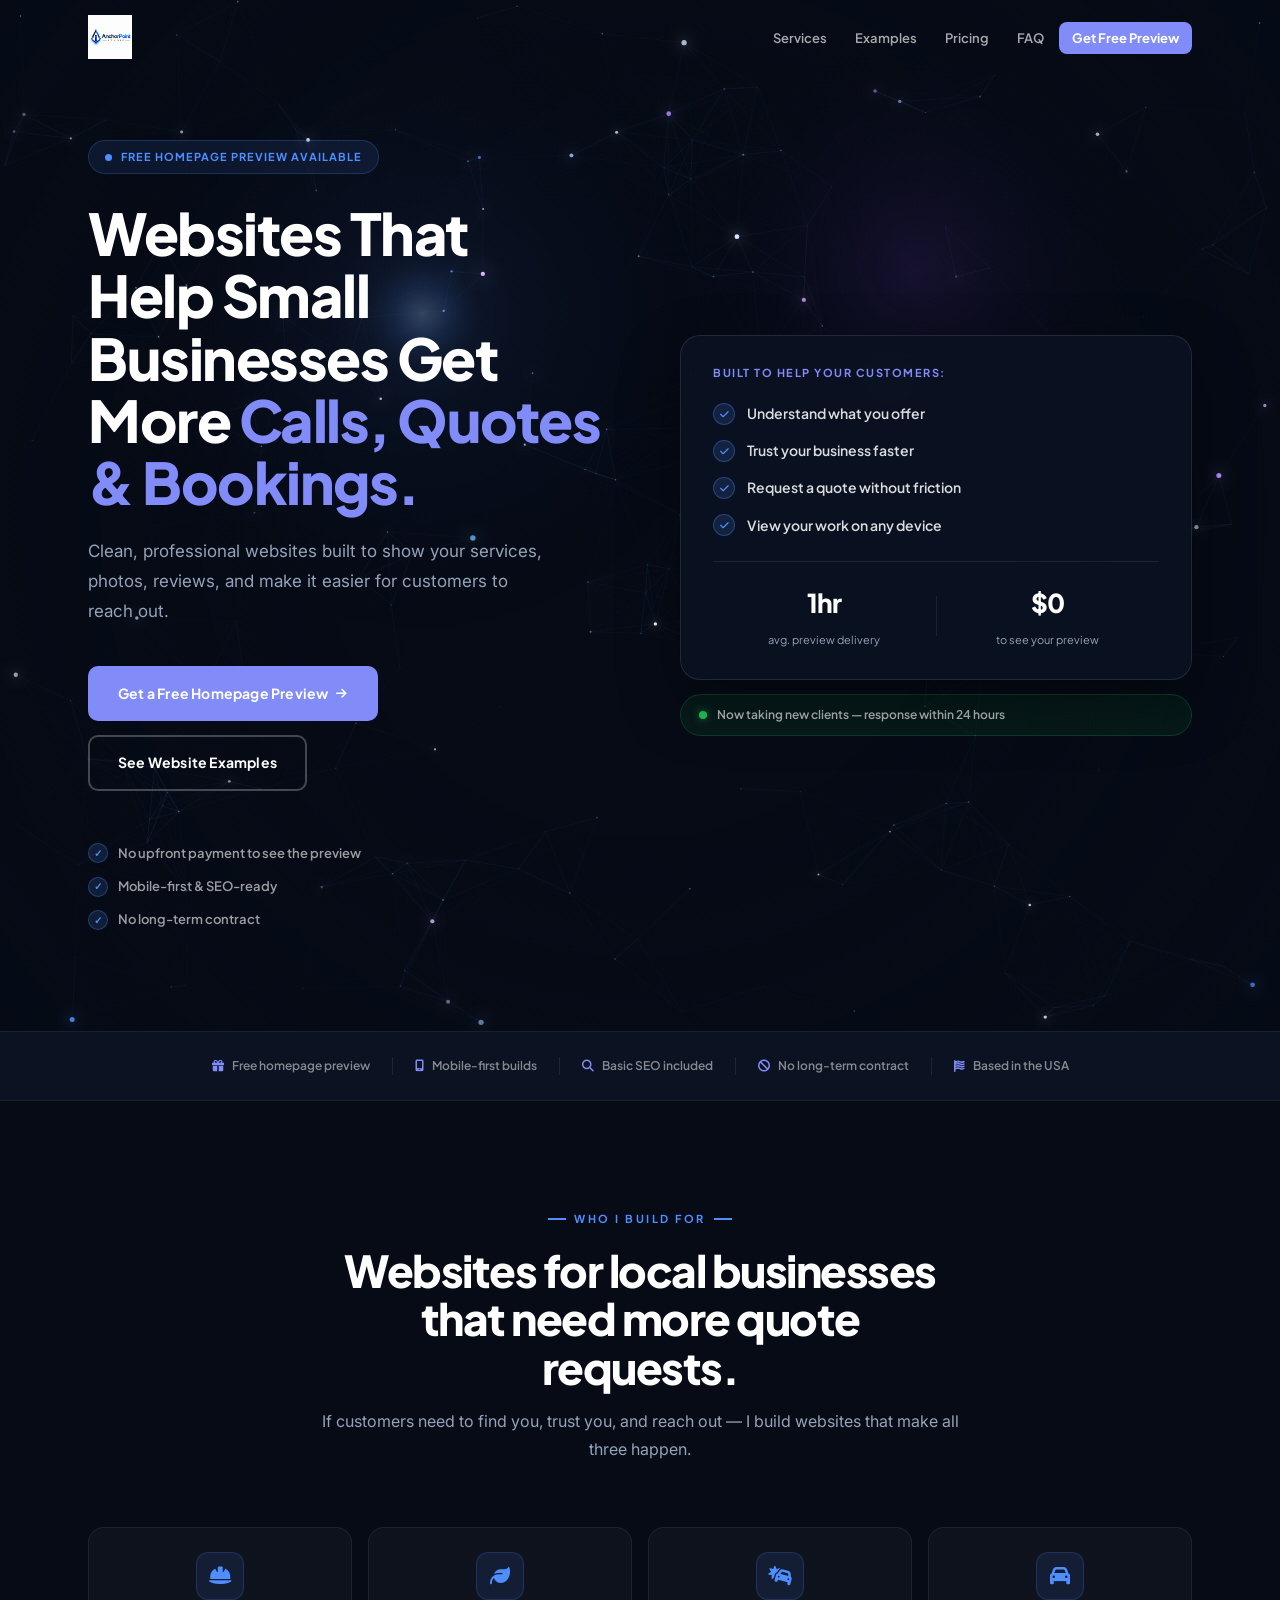
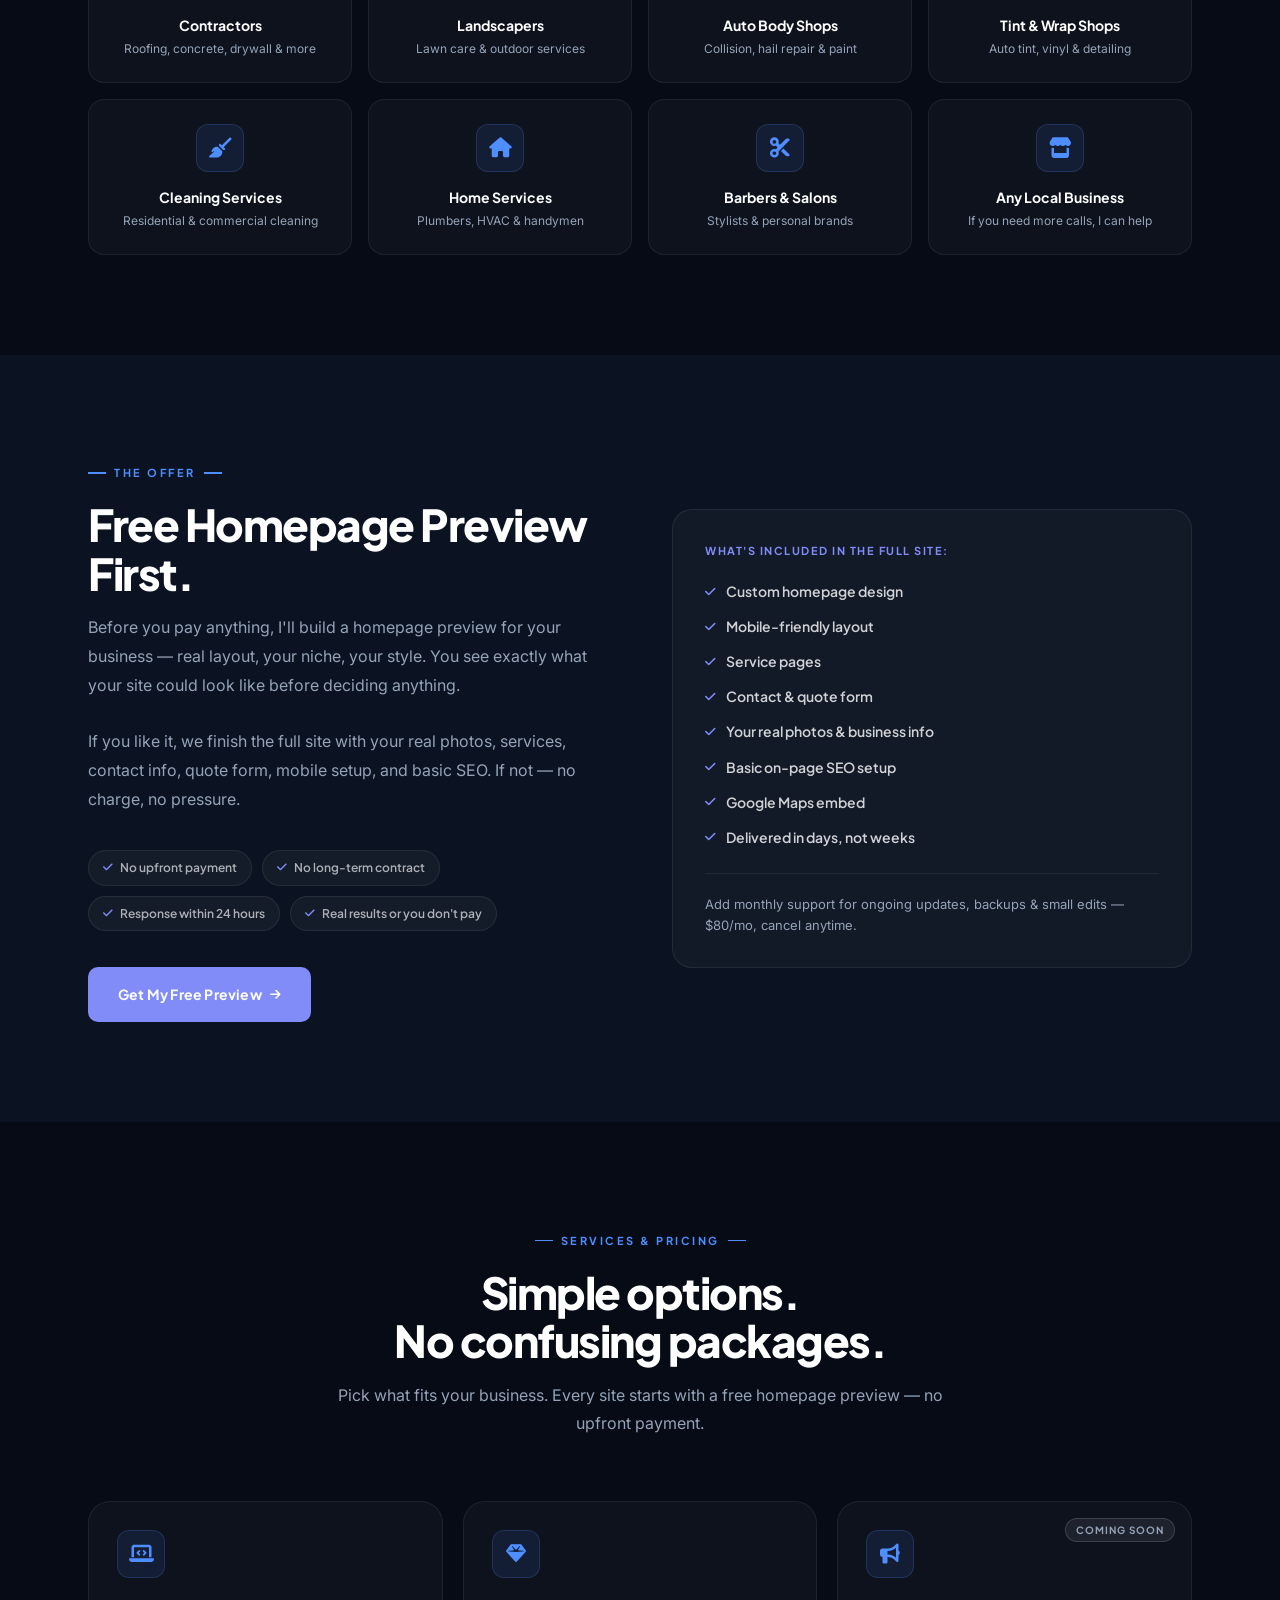
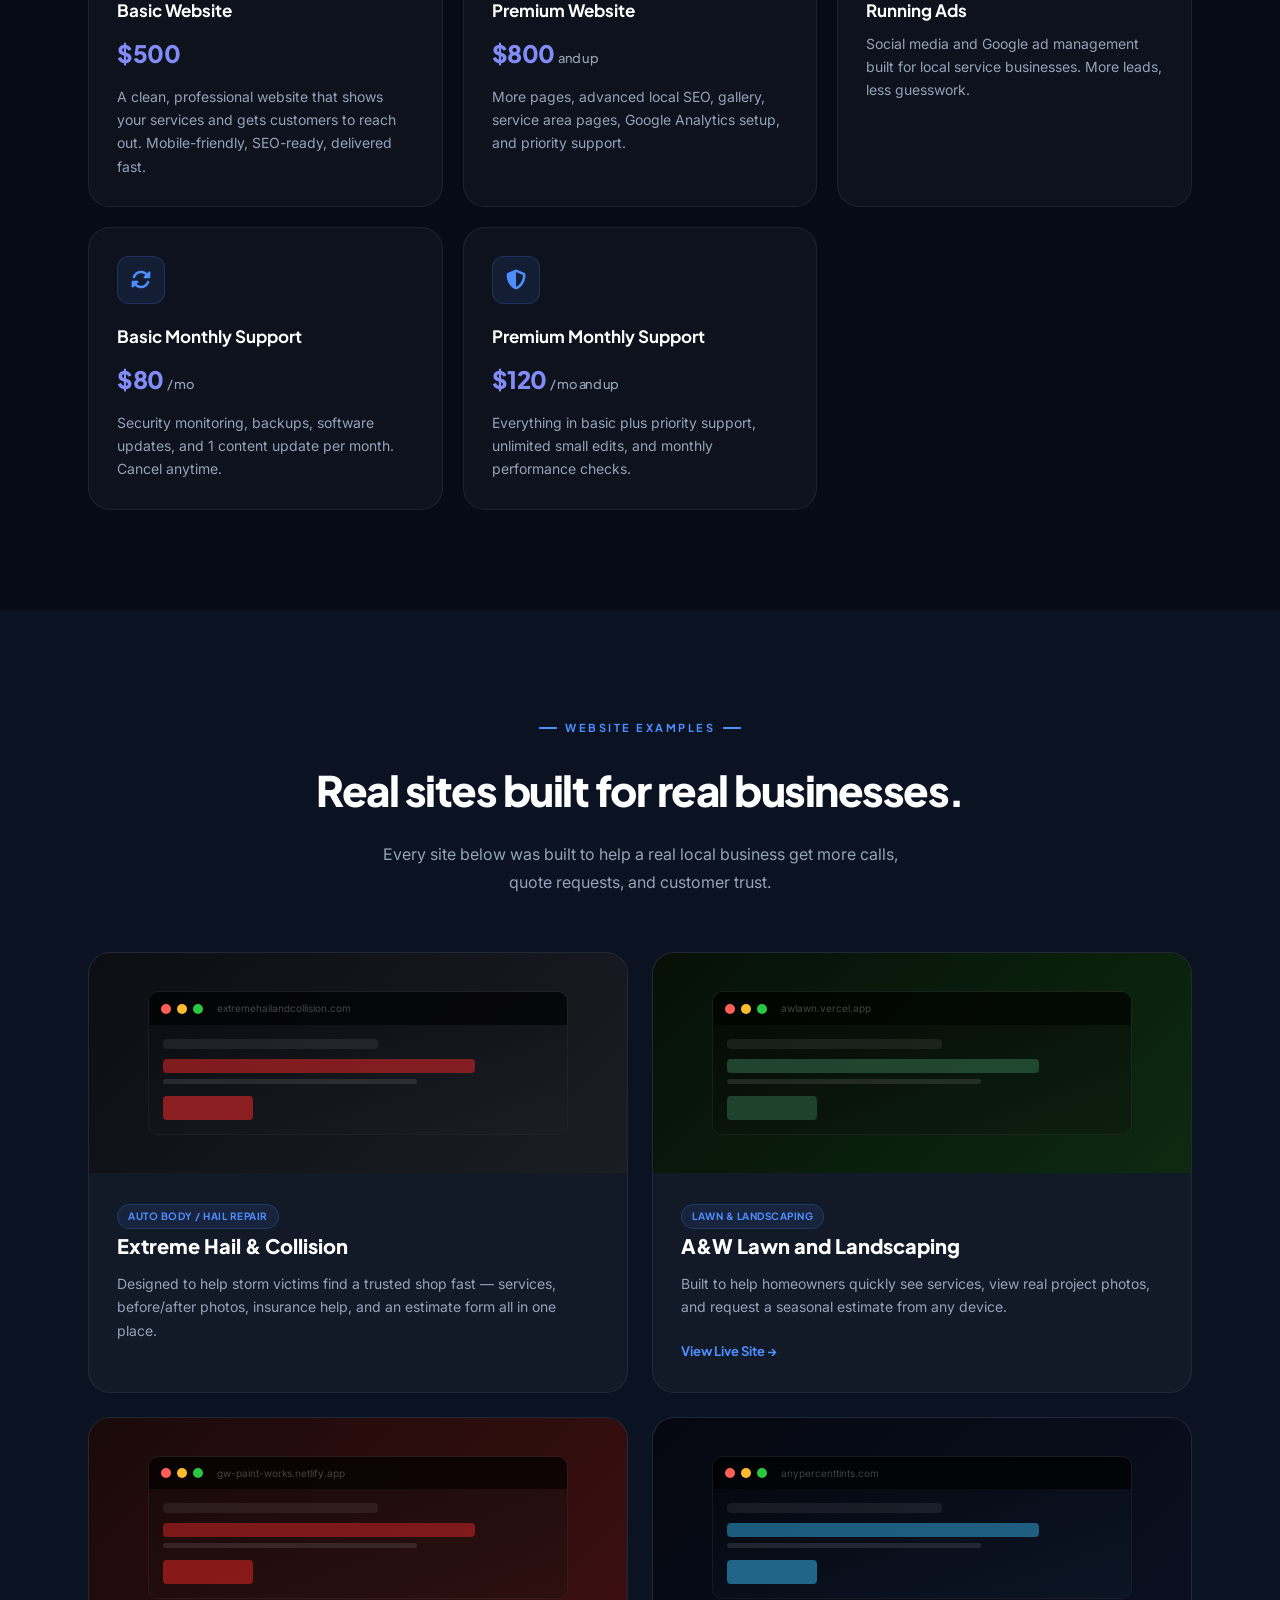
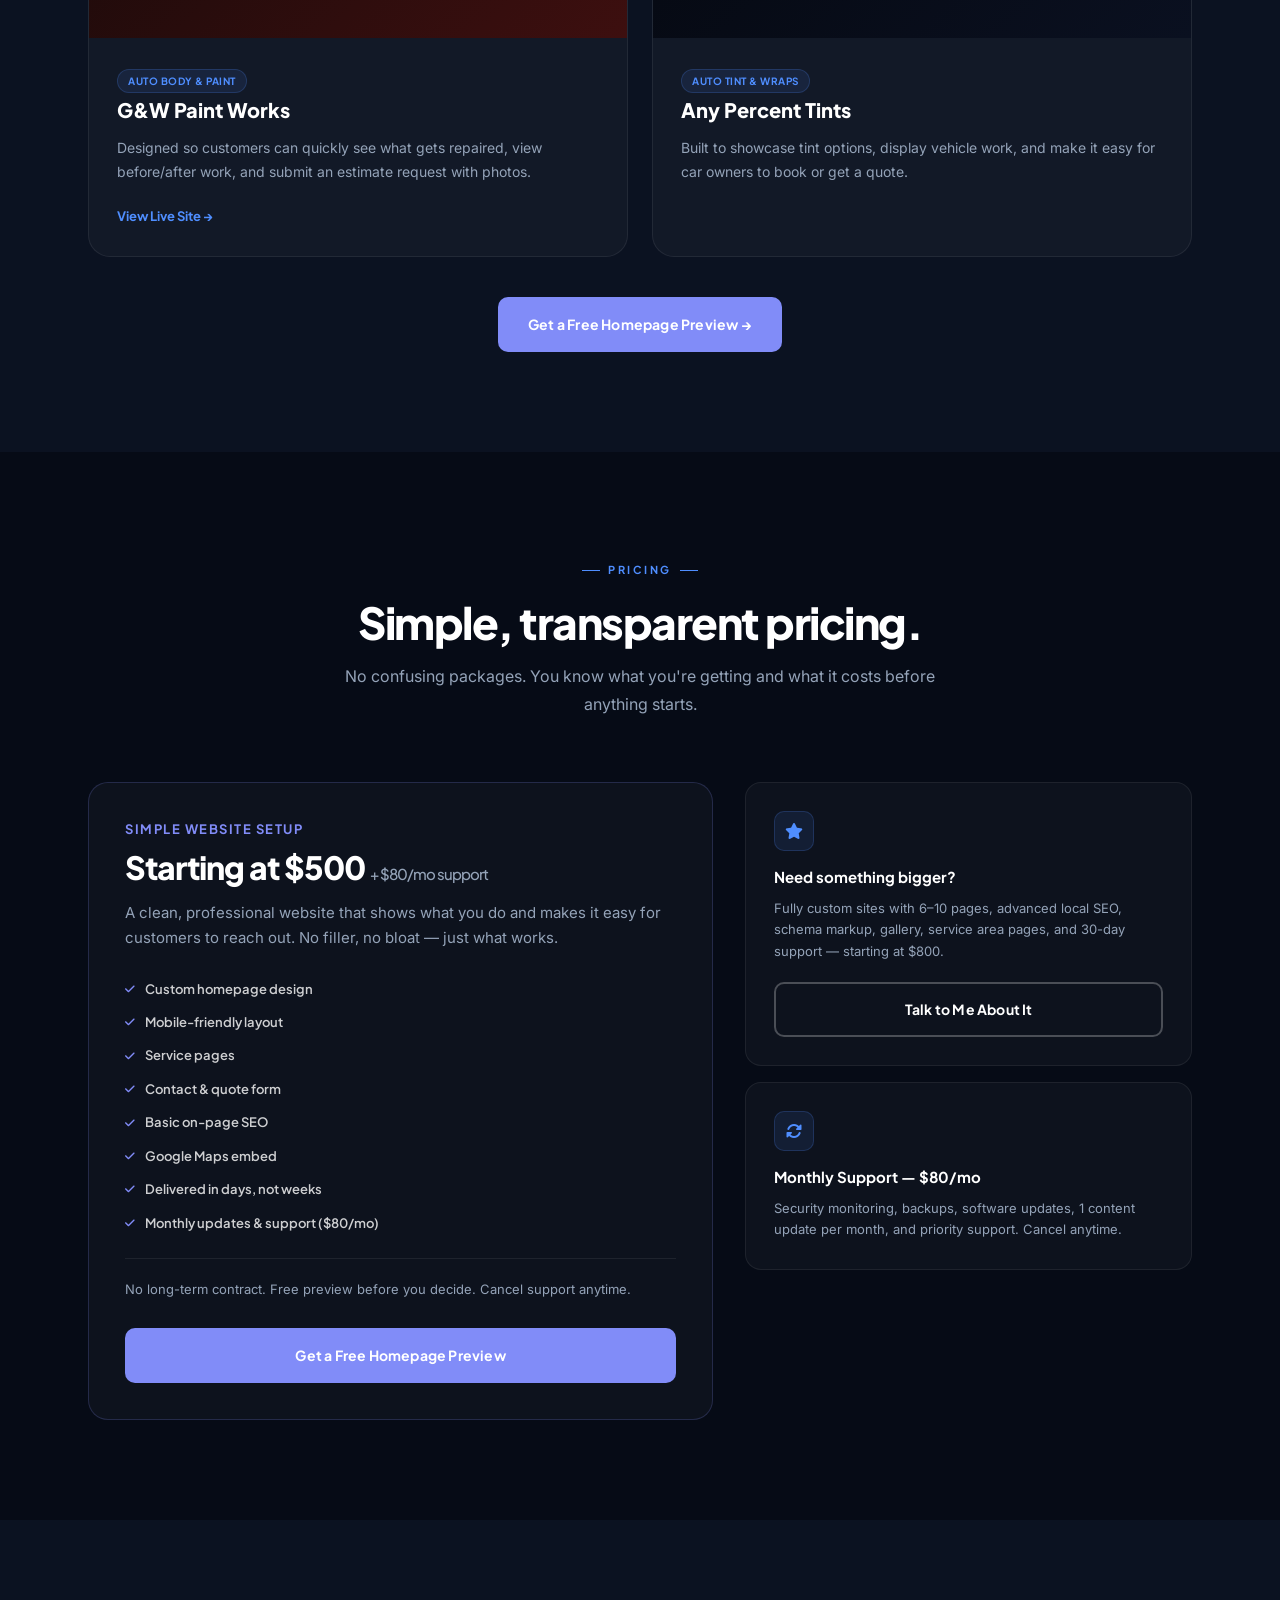
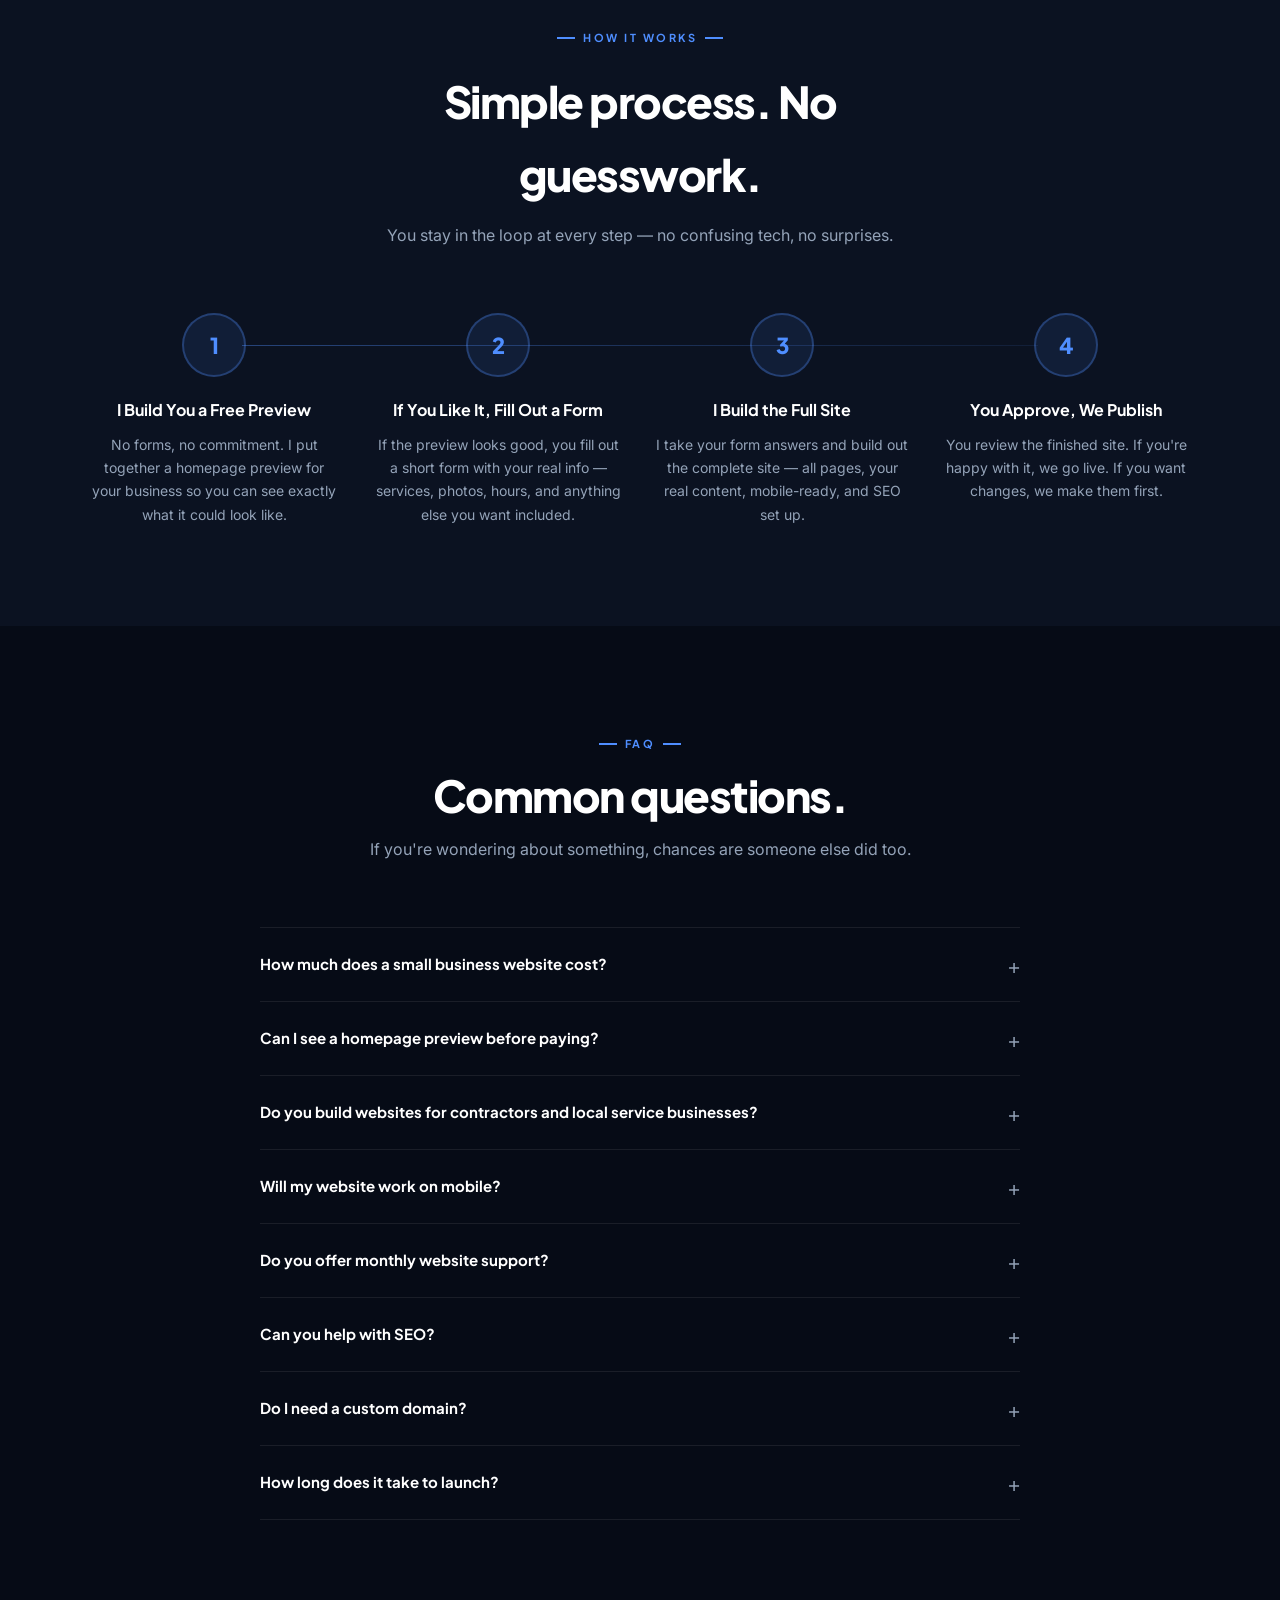
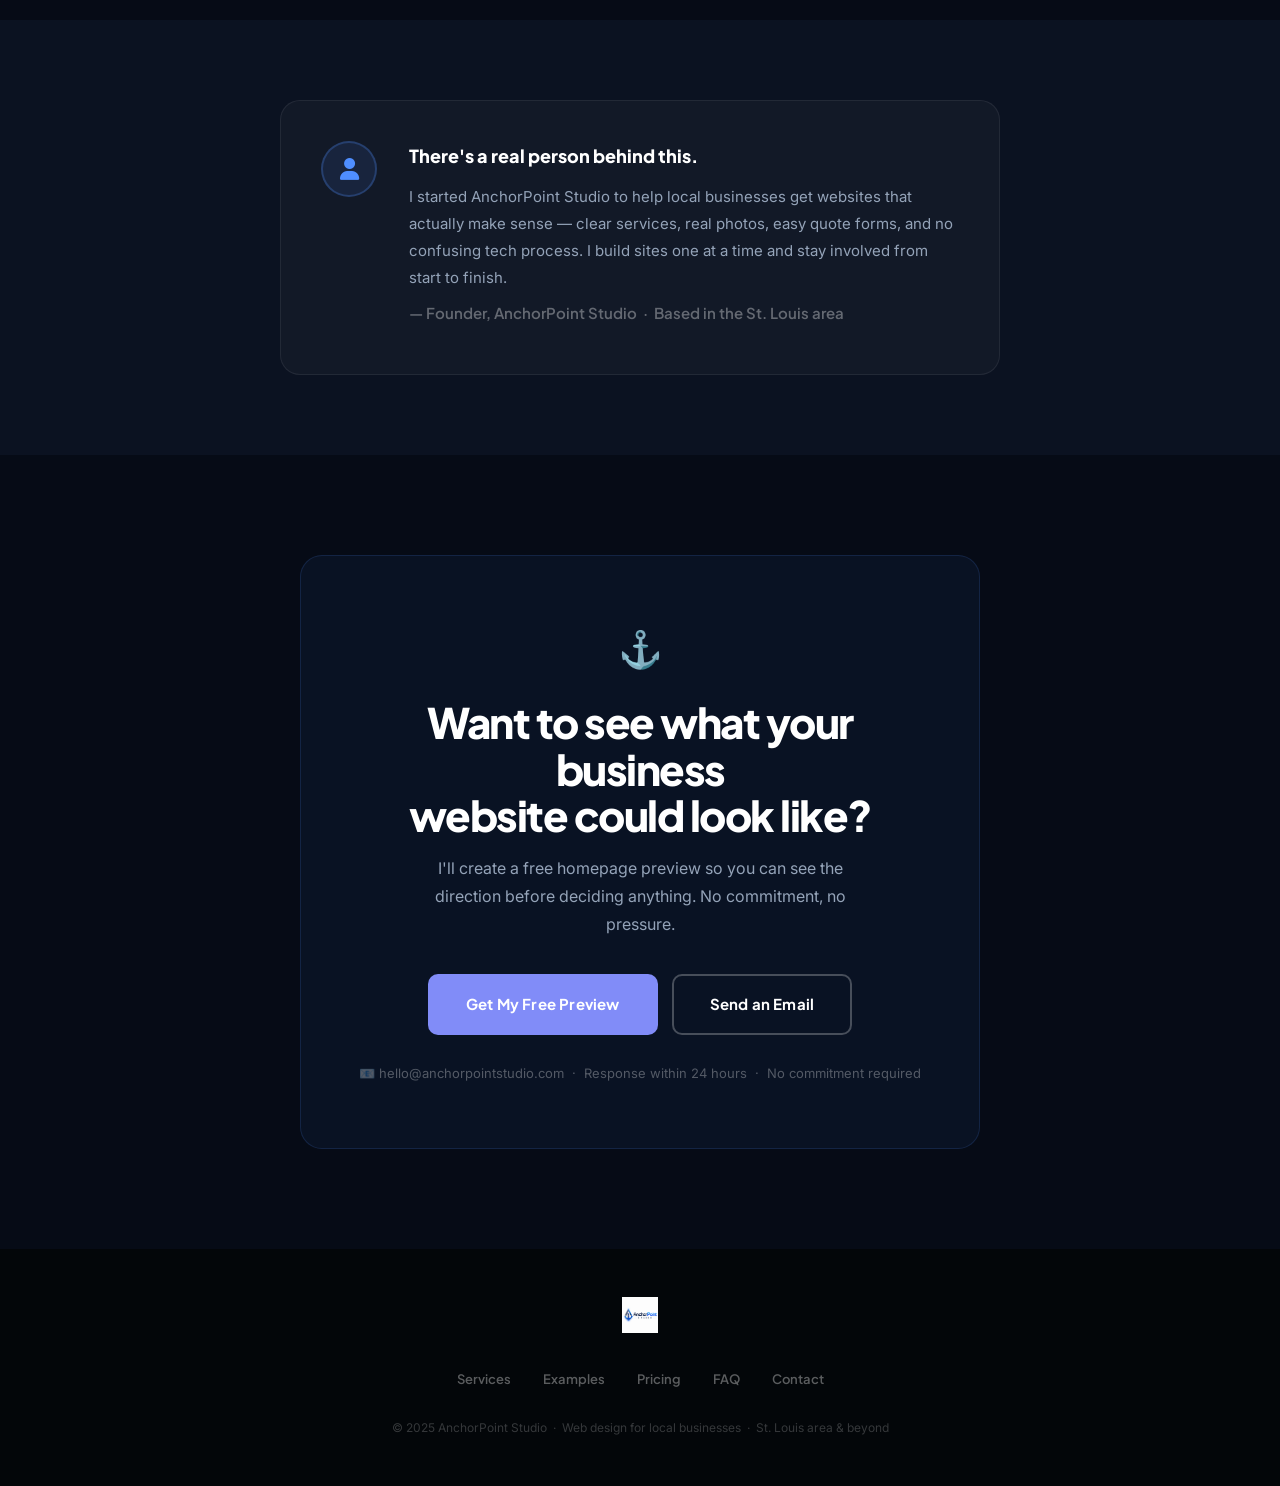
==== commit e5d8d45b: "Add files via upload" ====
--- a/index.html
+++ b/index.html
@@ -3,8 +3,31 @@
 <head>
   <meta charset="UTF-8"/>
   <meta name="viewport" content="width=device-width, initial-scale=1.0"/>
-  <meta name="description" content="AnchorPoint Studio builds conversion-focused websites for small businesses, local brands, and startups ready to grow online."/>
-  <title>AnchorPoint Studio | Strategic Web Design</title>
+  <meta name="description" content="AnchorPoint Studio builds clean, professional websites for small businesses that want more calls, quote requests, and bookings. Get a free homepage preview."/>
+  <title>Small Business Web Design | Websites That Get More Quote Requests | AnchorPoint Studio</title>
+  <meta property="og:title" content="Small Business Web Design | AnchorPoint Studio"/>
+  <meta property="og:description" content="Clean, professional websites built for contractors, landscapers, auto shops, and local service businesses. Get a free homepage preview."/>
+  <meta name="robots" content="index, follow"/>
+  <meta property="og:type" content="website"/>
+  <meta property="og:url" content="https://anchorpointstudio.com/"/>
+  <meta name="twitter:card" content="summary"/>
+  <meta name="twitter:title" content="Small Business Web Design | AnchorPoint Studio"/>
+  <meta name="twitter:description" content="Clean, professional websites for local businesses. Free homepage preview before you pay anything."/>
+  <link rel="canonical" href="https://anchorpointstudio.com/"/>
+  <script type="application/ld+json">
+  {
+    "@context": "https://schema.org",
+    "@type": "ProfessionalService",
+    "name": "AnchorPoint Studio",
+    "description": "Web design for small businesses and local service companies. Custom websites built to generate calls, quote requests, and bookings.",
+    "url": "https://anchorpointstudio.com",
+    "email": "hello@anchorpointstudio.com",
+    "areaServed": {"@type": "Country", "name": "United States"},
+    "serviceType": ["Web Design", "Website Development", "Local SEO", "Website Maintenance"],
+    "priceRange": "$500–$800+",
+    "sameAs": []
+  }
+  </script>
   <link rel="stylesheet" href="css/styles.css"/>
   <link rel="preconnect" href="https://fonts.googleapis.com"/>
   <link href="https://fonts.googleapis.com/css2?family=Plus+Jakarta+Sans:wght@400;500;600;700;800&family=Inter:wght@400;500;600&display=swap" rel="stylesheet"/>
@@ -21,232 +44,411 @@
     <button class="nav-toggle" id="navToggle"><span></span><span></span><span></span></button>
     <ul class="nav-links" id="navLinks">
       <li><a href="#services">Services</a></li>
-      <li><a href="#proof">Work</a></li>
-      <li><a href="#process">Process</a></li>
-      <li><a href="#cta">Pricing</a></li>
-      <li class="nav-cta"><a href="https://form.jotform.com/261291960168159" target="_blank">Get a Website Built</a></li>
+      <li><a href="#proof">Examples</a></li>
+      <li><a href="#pricing">Pricing</a></li>
+      <li><a href="#faq">FAQ</a></li>
+      <li class="nav-cta"><a href="preview-request.html">Get Free Preview</a></li>
     </ul>
   </div>
 </nav>
 
 <!-- HERO -->
 <section class="hero" id="home">
-
-  <!-- Canvas particle background — JS in particles.js drives this -->
   <canvas id="particle-canvas" aria-hidden="true"></canvas>
-
   <div class="container">
     <div class="hero-inner">
 
-      <!-- Left — main content -->
       <div class="hero-left">
-        <div class="hero-badge"><span class="badge-dot"></span>Building Digital Experiences</div>
-
-        <h1 class="hero-h1">
-          We Build Websites<br>
-          That <em>Build</em> Your<br>
-          Business.
-        </h1>
-
-        <p class="hero-p">Modern. Fast. Scalable. Designed to convert.<br>We turn ideas into powerful websites that drive real results.</p>
-
+        <div class="hero-badge"><span class="badge-dot"></span> Free Homepage Preview Available</div>
+        <h1 class="hero-h1">Websites That Help Small Businesses Get More <em>Calls, Quotes &amp; Bookings.</em></h1>
+        <p class="hero-p">Clean, professional websites built to show your services, photos, reviews, and make it easier for customers to reach out.</p>
         <div class="hero-ctas">
-          <a href="https://form.jotform.com/261291960168159" target="_blank" class="btn btn-gold">
-            Start a Project
-            <svg viewBox="0 0 20 20" fill="none" stroke="currentColor" stroke-width="2" style="width:16px;height:16px;" aria-hidden="true"><path d="M4 10h12M10 4l6 6-6 6"/></svg>
-          </a>
-          <a href="#proof" class="btn btn-ghost">See Our Work →</a>
-        </div>
-
+          <a href="preview-request.html" class="btn btn-gold">Get a Free Homepage Preview <i class="fa-solid fa-arrow-right" style="font-size:12px;"></i></a>
+          <a href="#proof" class="btn btn-ghost">See Website Examples</a>
+        </div>
         <div class="hero-trust">
-          <div class="tp"><div class="tp-dot">✓</div> Custom design — no templates</div>
+          <div class="tp"><div class="tp-dot">✓</div> No upfront payment to see the preview</div>
           <div class="tp"><div class="tp-dot">✓</div> Mobile-first &amp; SEO-ready</div>
-          <div class="tp"><div class="tp-dot">✓</div> Built to convert visitors into leads</div>
-        </div>
-      </div>
-
-      <!-- Right — floating info cards -->
-      <div class="hero-visual">
-        <div class="hero-float-card card-top">
-          <div class="hfc-tag">Interactive Environment</div>
-          <p>Particles, lights &amp; shapes react to your movement</p>
-        </div>
-
-        <div class="hero-float-card card-mid">
-          <div class="hfc-stat">
-            <span class="hfc-num">98<span>%</span></span>
-            <div class="hfc-label">
-              <strong>Client Satisfaction</strong>
-              <span>Average across all projects</span>
+          <div class="tp"><div class="tp-dot">✓</div> No long-term contract</div>
+        </div>
+      </div>
+
+      <div class="hero-benefit-wrap">
+        <div class="hero-benefit-card">
+          <div class="hbc-label">Built to help your customers:</div>
+          <div class="hbc-item"><span class="hbc-check"><i class="fa-solid fa-check"></i></span> Understand what you offer</div>
+          <div class="hbc-item"><span class="hbc-check"><i class="fa-solid fa-check"></i></span> Trust your business faster</div>
+          <div class="hbc-item"><span class="hbc-check"><i class="fa-solid fa-check"></i></span> Request a quote without friction</div>
+          <div class="hbc-item"><span class="hbc-check"><i class="fa-solid fa-check"></i></span> View your work on any device</div>
+          <div class="hbc-footer">
+            <div class="hbc-stat"><span class="hbc-num">1hr</span><span>avg. preview delivery</span></div>
+            <div class="hbc-divider"></div>
+            <div class="hbc-stat"><span class="hbc-num">$0</span><span>to see your preview</span></div>
+          </div>
+        </div>
+        <div class="hero-available-pill">
+          <div class="hfc-dot active"></div>
+          <span>Now taking new clients — response within 24 hours</span>
+        </div>
+      </div>
+
+    </div>
+  </div>
+</section>
+
+<!-- TRUST BAR -->
+<div class="trust-bar">
+  <div class="container">
+    <div class="trust-bar-inner">
+      <div class="tb-item"><i class="fa-solid fa-gift"></i> Free homepage preview</div>
+      <div class="tb-divider"></div>
+      <div class="tb-item"><i class="fa-solid fa-mobile-screen"></i> Mobile-first builds</div>
+      <div class="tb-divider"></div>
+      <div class="tb-item"><i class="fa-solid fa-magnifying-glass"></i> Basic SEO included</div>
+      <div class="tb-divider"></div>
+      <div class="tb-item"><i class="fa-solid fa-ban"></i> No long-term contract</div>
+      <div class="tb-divider"></div>
+      <div class="tb-item"><i class="fa-solid fa-flag-usa"></i> Based in the USA</div>
+    </div>
+  </div>
+</div>
+
+<!-- WHO I BUILD FOR -->
+<section class="section" id="niches">
+  <div class="container">
+    <div class="section-header anim anim-up">
+      <span class="tag">Who I Build For</span>
+      <h2 class="section-h2">Websites for local businesses<br>that need more quote requests.</h2>
+      <p class="section-sub">If customers need to find you, trust you, and reach out — I build websites that make all three happen.</p>
+    </div>
+    <div class="niches-grid">
+      <div class="niche-card anim anim-up" style="transition-delay:0s"><div class="niche-ico"><i class="fa-solid fa-helmet-safety"></i></div><div class="niche-name">Contractors</div><div class="niche-sub">Roofing, concrete, drywall &amp; more</div></div>
+      <div class="niche-card anim anim-up" style="transition-delay:0.06s"><div class="niche-ico"><i class="fa-solid fa-leaf"></i></div><div class="niche-name">Landscapers</div><div class="niche-sub">Lawn care &amp; outdoor services</div></div>
+      <div class="niche-card anim anim-up" style="transition-delay:0.12s"><div class="niche-ico"><i class="fa-solid fa-car-burst"></i></div><div class="niche-name">Auto Body Shops</div><div class="niche-sub">Collision, hail repair &amp; paint</div></div>
+      <div class="niche-card anim anim-up" style="transition-delay:0.18s"><div class="niche-ico"><i class="fa-solid fa-car"></i></div><div class="niche-name">Tint &amp; Wrap Shops</div><div class="niche-sub">Auto tint, vinyl &amp; detailing</div></div>
+      <div class="niche-card anim anim-up" style="transition-delay:0.24s"><div class="niche-ico"><i class="fa-solid fa-broom"></i></div><div class="niche-name">Cleaning Services</div><div class="niche-sub">Residential &amp; commercial cleaning</div></div>
+      <div class="niche-card anim anim-up" style="transition-delay:0.30s"><div class="niche-ico"><i class="fa-solid fa-house"></i></div><div class="niche-name">Home Services</div><div class="niche-sub">Plumbers, HVAC &amp; handymen</div></div>
+      <div class="niche-card anim anim-up" style="transition-delay:0.36s"><div class="niche-ico"><i class="fa-solid fa-scissors"></i></div><div class="niche-name">Barbers &amp; Salons</div><div class="niche-sub">Stylists &amp; personal brands</div></div>
+      <div class="niche-card anim anim-up" style="transition-delay:0.42s"><div class="niche-ico"><i class="fa-solid fa-store"></i></div><div class="niche-name">Any Local Business</div><div class="niche-sub">If you need more calls, I can help</div></div>
+    </div>
+  </div>
+</section>
+
+<!-- FREE PREVIEW OFFER -->
+<section class="section bg-alt" id="offer">
+  <div class="container">
+    <div class="offer-grid">
+      <div class="offer-left anim anim-left">
+        <span class="tag">The Offer</span>
+        <h2 class="section-h2" style="text-align:left;">Free Homepage Preview First.</h2>
+        <p style="font-size:16px;color:var(--g400);line-height:1.8;margin-bottom:28px;">Before you pay anything, I'll build a homepage preview for your business — real layout, your niche, your style. You see exactly what your site could look like before deciding anything.</p>
+        <p style="font-size:16px;color:var(--g400);line-height:1.8;margin-bottom:36px;">If you like it, we finish the full site with your real photos, services, contact info, quote form, mobile setup, and basic SEO. If not — no charge, no pressure.</p>
+        <div class="offer-trust-row">
+          <div class="offer-trust-pill"><i class="fa-solid fa-check"></i> No upfront payment</div>
+          <div class="offer-trust-pill"><i class="fa-solid fa-check"></i> No long-term contract</div>
+          <div class="offer-trust-pill"><i class="fa-solid fa-check"></i> Response within 24 hours</div>
+          <div class="offer-trust-pill"><i class="fa-solid fa-check"></i> Real results or you don't pay</div>
+        </div>
+        <a href="preview-request.html" class="btn btn-gold" style="margin-top:36px;">Get My Free Preview <i class="fa-solid fa-arrow-right" style="font-size:12px;"></i></a>
+      </div>
+      <div class="offer-right anim anim-right">
+        <div class="offer-card">
+          <div class="offer-card-label">What's included in the full site:</div>
+          <ul class="offer-feature-list">
+            <li><i class="fa-solid fa-check"></i> Custom homepage design</li>
+            <li><i class="fa-solid fa-check"></i> Mobile-friendly layout</li>
+            <li><i class="fa-solid fa-check"></i> Service pages</li>
+            <li><i class="fa-solid fa-check"></i> Contact &amp; quote form</li>
+            <li><i class="fa-solid fa-check"></i> Your real photos &amp; business info</li>
+            <li><i class="fa-solid fa-check"></i> Basic on-page SEO setup</li>
+            <li><i class="fa-solid fa-check"></i> Google Maps embed</li>
+            <li><i class="fa-solid fa-check"></i> Delivered in days, not weeks</li>
+          </ul>
+          <div class="offer-card-note">Add monthly support for ongoing updates, backups &amp; small edits — $80/mo, cancel anytime.</div>
+        </div>
+      </div>
+    </div>
+  </div>
+</section>
+
+<!-- SERVICES -->
+<section class="section" id="services">
+  <div class="container">
+    <div class="section-header anim anim-up">
+      <span class="tag">Services &amp; Pricing</span>
+      <h2 class="section-h2">Simple options.<br>No confusing packages.</h2>
+      <p class="section-sub">Pick what fits your business. Every site starts with a free homepage preview — no upfront payment.</p>
+    </div>
+    <div class="svc-grid">
+      <div class="svc-card anim anim-up" style="transition-delay:0s">
+        <div class="svc-ico"><i class="fa-solid fa-laptop-code"></i></div>
+        <div class="svc-body">
+          <h3>Basic Website</h3>
+          <div class="svc-price">$500</div>
+          <p>A clean, professional website that shows your services and gets customers to reach out. Mobile-friendly, SEO-ready, delivered fast.</p>
+        </div>
+      </div>
+      <div class="svc-card anim anim-up" style="transition-delay:0.1s">
+        <div class="svc-ico"><i class="fa-solid fa-gem"></i></div>
+        <div class="svc-body">
+          <h3>Premium Website</h3>
+          <div class="svc-price">$800 <span>and up</span></div>
+          <p>More pages, advanced local SEO, gallery, service area pages, Google Analytics setup, and priority support.</p>
+        </div>
+      </div>
+      <div class="svc-card svc-coming anim anim-up" style="transition-delay:0.2s">
+        <div class="svc-coming-badge">Coming Soon</div>
+        <div class="svc-ico"><i class="fa-solid fa-bullhorn"></i></div>
+        <div class="svc-body">
+          <h3>Running Ads</h3>
+          <p>Social media and Google ad management built for local service businesses. More leads, less guesswork.</p>
+        </div>
+      </div>
+      <div class="svc-card anim anim-up" style="transition-delay:0.3s">
+        <div class="svc-ico"><i class="fa-solid fa-rotate"></i></div>
+        <div class="svc-body">
+          <h3>Basic Monthly Support</h3>
+          <div class="svc-price">$80 <span>/ mo</span></div>
+          <p>Security monitoring, backups, software updates, and 1 content update per month. Cancel anytime.</p>
+        </div>
+      </div>
+      <div class="svc-card anim anim-up" style="transition-delay:0.4s">
+        <div class="svc-ico"><i class="fa-solid fa-shield-halved"></i></div>
+        <div class="svc-body">
+          <h3>Premium Monthly Support</h3>
+          <div class="svc-price">$120 <span>/ mo and up</span></div>
+          <p>Everything in basic plus priority support, unlimited small edits, and monthly performance checks.</p>
+        </div>
+      </div>
+    </div>
+  </div>
+</section>
+
+<!-- PORTFOLIO -->
+<section class="proof-section bg-alt" id="proof">
+  <div class="container">
+    <div style="text-align:center;margin-bottom:56px;" class="anim anim-up">
+      <span class="tag-gold tag">Website Examples</span>
+      <h2 style="font-family:var(--hd);font-size:clamp(26px,4vw,42px);font-weight:800;color:white;letter-spacing:-1.5px;">Real sites built for real businesses.</h2>
+      <p style="color:var(--g400);font-size:16px;max-width:520px;margin:16px auto 0;line-height:1.75;">Every site below was built to help a real local business get more calls, quote requests, and customer trust.</p>
+    </div>
+    <div style="display:grid;grid-template-columns:1fr 1fr;gap:24px;">
+
+      <div class="work-showcase-card anim anim-left">
+        <div class="wsc-preview" style="background:linear-gradient(135deg,#0C0E14 0%,#1A1D23 100%);">
+          <div class="wsc-browser">
+            <div class="wsc-bar"><span class="wsc-dot" style="background:#ff5f57;"></span><span class="wsc-dot" style="background:#febc2e;"></span><span class="wsc-dot" style="background:#28c840;"></span><span class="wsc-url">extremehailandcollision.com</span></div>
+            <div class="wsc-screen" style="background:linear-gradient(160deg,#0C0E14,#1A1D23);">
+              <div style="height:10px;background:rgba(255,255,255,0.07);border-radius:4px;margin-bottom:10px;width:55%;"></div>
+              <div style="height:14px;background:rgba(220,38,38,0.55);border-radius:4px;margin-bottom:6px;width:80%;"></div>
+              <div style="height:5px;background:rgba(255,255,255,0.1);border-radius:3px;margin-bottom:12px;width:65%;"></div>
+              <div style="display:flex;gap:6px;"><div style="height:24px;width:90px;background:rgba(220,38,38,0.6);border-radius:4px;"></div></div>
             </div>
           </div>
         </div>
-
-        <div class="hero-float-card card-bot">
-          <div class="hfc-dot active"></div>
-          <div>
-            <strong>Available for New Projects</strong>
-            <span>Response within 24 hours</span>
+        <div class="wsc-body">
+          <span class="work-tag">Auto Body / Hail Repair</span>
+          <h3>Extreme Hail &amp; Collision</h3>
+          <p>Designed to help storm victims find a trusted shop fast — services, before/after photos, insurance help, and an estimate form all in one place.</p>
+        </div>
+      </div>
+
+      <div class="work-showcase-card anim anim-right" style="transition-delay:0.1s">
+        <div class="wsc-preview" style="background:linear-gradient(135deg,#061007 0%,#0d2a10 100%);">
+          <div class="wsc-browser">
+            <div class="wsc-bar"><span class="wsc-dot" style="background:#ff5f57;"></span><span class="wsc-dot" style="background:#febc2e;"></span><span class="wsc-dot" style="background:#28c840;"></span><span class="wsc-url">awlawn.vercel.app</span></div>
+            <div class="wsc-screen" style="background:linear-gradient(160deg,#060c07,#0d1f0e);">
+              <div style="height:10px;background:rgba(255,255,255,0.07);border-radius:4px;margin-bottom:10px;width:55%;"></div>
+              <div style="height:14px;background:rgba(42,92,63,0.7);border-radius:4px;margin-bottom:6px;width:80%;"></div>
+              <div style="height:5px;background:rgba(255,255,255,0.1);border-radius:3px;margin-bottom:12px;width:65%;"></div>
+              <div style="display:flex;gap:6px;"><div style="height:24px;width:90px;background:rgba(42,92,63,0.65);border-radius:4px;"></div></div>
+            </div>
           </div>
         </div>
-      </div>
-
-    </div>
-  </div>
-
-  <!-- Bottom corner hints -->
-  <div class="hero-hint-left" aria-hidden="true">
-    <svg viewBox="0 0 24 24" fill="none" stroke="currentColor" stroke-width="1.5"><circle cx="12" cy="12" r="3"/><path d="M12 2v4M12 18v4M2 12h4M18 12h4"/></svg>
-    <div>
-      <strong>Move Your Cursor</strong>
-      <span>For an interactive experience</span>
-    </div>
-  </div>
-
-  <div class="hero-hint-right" aria-hidden="true">
-    <div class="sys-dot"></div>
-    <div>
-      <strong>System Status</strong>
-      <span>Performance Optimal</span>
-    </div>
-  </div>
-
-</section>
-
-<!-- SERVICES -->
-<section class="services-section" id="services">
-  <div class="container">
-    <div class="services-header">
-      <div class="anim anim-left">
-        <span class="tag">What We Build</span>
-        <h2>Everything your business<br>needs online — done right.</h2>
-      </div>
-      <p class="anim anim-right">From a fresh website launch to a full redesign, we handle the design, development, and strategy so you can focus on running your business.</p>
-    </div>
-    <div class="svc-grid">
-      <a href="custom-design.html" class="svc-card anim anim-up" style="transition-delay:0s;text-decoration:none;">
-        <div class="svc-ico"><i class="fa-solid fa-laptop-code"></i></div>
-        <div class="svc-body"><h3>Custom Website Design</h3><p>Built from scratch around your brand, audience, and goals — never a template.</p><span class="service-link" style="margin-top:14px;">Learn more →</span></div>
-      </a>
-      <a href="website-redesigns.html" class="svc-card anim anim-up" style="transition-delay:0.1s;text-decoration:none;">
-        <div class="svc-ico"><i class="fa-solid fa-wand-magic-sparkles"></i></div>
-        <div class="svc-body"><h3>Website Redesigns</h3><p>Transform an outdated site into a modern one that actually earns trust and converts.</p><span class="service-link" style="margin-top:14px;">Learn more →</span></div>
-      </a>
-      <a href="landing-pages.html" class="svc-card anim anim-up" style="transition-delay:0.2s;text-decoration:none;">
-        <div class="svc-ico"><i class="fa-solid fa-rectangle-list"></i></div>
-        <div class="svc-body"><h3>Landing Pages</h3><p>Focused, high-converting pages built around a single action or campaign goal.</p><span class="service-link" style="margin-top:14px;">Learn more →</span></div>
-      </a>
-      <a href="seo-foundations.html" class="svc-card anim anim-up" style="transition-delay:0.3s;text-decoration:none;">
-        <div class="svc-ico"><i class="fa-solid fa-magnifying-glass-chart"></i></div>
-        <div class="svc-body"><h3>SEO Foundations</h3><p>Technical SEO and on-page structure so search engines can find and rank your site.</p><span class="service-link" style="margin-top:14px;">Learn more →</span></div>
-      </a>
-      <a href="maintenance.html" class="svc-card anim anim-up" style="transition-delay:0.4s;text-decoration:none;">
-        <div class="svc-ico"><i class="fa-solid fa-screwdriver-wrench"></i></div>
-        <div class="svc-body"><h3>Ongoing Maintenance</h3><p>Updates, security, backups, and performance monitoring — we keep your site healthy.</p><span class="service-link" style="margin-top:14px;">Learn more →</span></div>
-      </a>
-    </div>
-  </div>
-</section>
-
-<!-- WORK SHOWCASE -->
-<section class="proof-section" id="proof">
-  <div class="container">
-
-    <div style="text-align:center;margin-bottom:56px;" class="anim anim-up">
-      <span class="tag-gold tag">Portfolio</span>
-      <h2 style="font-family:var(--hd);font-size:clamp(26px,4vw,42px);font-weight:800;color:white;letter-spacing:-1.5px;">Demo projects<br>I built from scratch.</h2>
-      <p style="color:var(--g400);font-size:16px;max-width:480px;margin:16px auto 0;line-height:1.75;">These are fully functional demo websites I designed and developed to showcase the quality and style of work I deliver for clients.</p>
-    </div>
-
-    <div style="display:grid;grid-template-columns:1fr 1fr;gap:24px;">
-
-      <!-- G&W Paint Works -->
-      <div class="work-showcase-card anim anim-left">
-        <div class="wsc-preview" style="background:linear-gradient(135deg,#1a0a0a 0%,#3d0f0f 50%,#1a0808 100%);">
+        <div class="wsc-body">
+          <span class="work-tag">Lawn &amp; Landscaping</span>
+          <h3>A&amp;W Lawn and Landscaping</h3>
+          <p>Built to help homeowners quickly see services, view real project photos, and request a seasonal estimate from any device.</p>
+          <a href="https://awlawn.vercel.app/" target="_blank" rel="noopener" class="wsc-link">View Live Site →</a>
+        </div>
+      </div>
+
+      <div class="work-showcase-card anim anim-left" style="transition-delay:0.1s">
+        <div class="wsc-preview" style="background:linear-gradient(135deg,#1a0a0a 0%,#3d0f0f 100%);">
           <div class="wsc-browser">
             <div class="wsc-bar"><span class="wsc-dot" style="background:#ff5f57;"></span><span class="wsc-dot" style="background:#febc2e;"></span><span class="wsc-dot" style="background:#28c840;"></span><span class="wsc-url">gw-paint-works.netlify.app</span></div>
             <div class="wsc-screen" style="background:linear-gradient(160deg,#1a0a0a,#2d1010);">
-              <div style="height:12px;background:rgba(255,255,255,0.08);border-radius:4px;margin-bottom:10px;width:60%;"></div>
-              <div style="height:6px;background:rgba(220,38,38,0.5);border-radius:3px;margin-bottom:6px;width:85%;"></div>
-              <div style="height:6px;background:rgba(220,38,38,0.3);border-radius:3px;margin-bottom:6px;width:70%;"></div>
-              <div style="display:flex;gap:6px;margin-top:12px;">
-                <div style="height:24px;width:80px;background:rgba(220,38,38,0.6);border-radius:4px;"></div>
-                <div style="height:24px;width:60px;background:rgba(255,255,255,0.1);border-radius:4px;border:1px solid rgba(255,255,255,0.2);"></div>
-              </div>
+              <div style="height:10px;background:rgba(255,255,255,0.07);border-radius:4px;margin-bottom:10px;width:55%;"></div>
+              <div style="height:14px;background:rgba(220,38,38,0.5);border-radius:4px;margin-bottom:6px;width:80%;"></div>
+              <div style="height:5px;background:rgba(255,255,255,0.1);border-radius:3px;margin-bottom:12px;width:65%;"></div>
+              <div style="display:flex;gap:6px;"><div style="height:24px;width:90px;background:rgba(220,38,38,0.55);border-radius:4px;"></div></div>
             </div>
           </div>
         </div>
         <div class="wsc-body">
-          <div style="display:flex;align-items:center;gap:10px;margin-bottom:12px;">
-            <span class="work-tag">Auto Body Shop</span>
-          </div>
-          <h3>G&amp;W Paint Works <span style="font-size:11px;font-weight:600;color:var(--g400);background:rgba(255,255,255,0.06);padding:3px 8px;border-radius:6px;margin-left:6px;vertical-align:middle;">Demo</span></h3>
-          <p>A portfolio website I built for a real local auto body and paint shop — full hero section, service pages, gallery manager with admin panel, and an estimate form with photo upload.</p>
+          <span class="work-tag">Auto Body &amp; Paint</span>
+          <h3>G&amp;W Paint Works</h3>
+          <p>Designed so customers can quickly see what gets repaired, view before/after work, and submit an estimate request with photos.</p>
           <a href="https://gw-paint-works.netlify.app/" target="_blank" rel="noopener" class="wsc-link">View Live Site →</a>
         </div>
       </div>
 
-      <!-- A&W Lawn -->
-      <div class="work-showcase-card anim anim-right" style="transition-delay:0.1s">
-        <div class="wsc-preview" style="background:linear-gradient(135deg,#061007 0%,#0d2a10 50%,#061007 100%);">
+      <div class="work-showcase-card anim anim-right" style="transition-delay:0.2s">
+        <div class="wsc-preview" style="background:linear-gradient(135deg,#050810 0%,#0a1020 100%);">
           <div class="wsc-browser">
-            <div class="wsc-bar"><span class="wsc-dot" style="background:#ff5f57;"></span><span class="wsc-dot" style="background:#febc2e;"></span><span class="wsc-dot" style="background:#28c840;"></span><span class="wsc-url">awlawn.vercel.app</span></div>
-            <div class="wsc-screen" style="background:linear-gradient(160deg,#060c07,#0d1f0e);">
-              <div style="height:12px;background:rgba(255,255,255,0.08);border-radius:4px;margin-bottom:10px;width:60%;"></div>
-              <div style="height:6px;background:rgba(42,92,63,0.7);border-radius:3px;margin-bottom:6px;width:85%;"></div>
-              <div style="height:6px;background:rgba(42,92,63,0.4);border-radius:3px;margin-bottom:6px;width:70%;"></div>
-              <div style="display:flex;gap:6px;margin-top:12px;">
-                <div style="height:24px;width:80px;background:rgba(42,92,63,0.7);border-radius:4px;"></div>
-                <div style="height:24px;width:60px;background:rgba(255,255,255,0.08);border-radius:4px;border:1px solid rgba(255,255,255,0.15);"></div>
-              </div>
+            <div class="wsc-bar"><span class="wsc-dot" style="background:#ff5f57;"></span><span class="wsc-dot" style="background:#febc2e;"></span><span class="wsc-dot" style="background:#28c840;"></span><span class="wsc-url">anypercenttints.com</span></div>
+            <div class="wsc-screen" style="background:linear-gradient(160deg,#050810,#0c1525);">
+              <div style="height:10px;background:rgba(255,255,255,0.07);border-radius:4px;margin-bottom:10px;width:55%;"></div>
+              <div style="height:14px;background:rgba(56,189,248,0.45);border-radius:4px;margin-bottom:6px;width:80%;"></div>
+              <div style="height:5px;background:rgba(255,255,255,0.1);border-radius:3px;margin-bottom:12px;width:65%;"></div>
+              <div style="display:flex;gap:6px;"><div style="height:24px;width:90px;background:rgba(56,189,248,0.5);border-radius:4px;"></div></div>
             </div>
           </div>
         </div>
         <div class="wsc-body">
-          <div style="display:flex;align-items:center;gap:10px;margin-bottom:12px;">
-            <span class="work-tag">Lawn &amp; Landscaping</span>
-          </div>
-          <h3>A&amp;W Lawn and Landscaping <span style="font-size:11px;font-weight:600;color:var(--g400);background:rgba(255,255,255,0.06);padding:3px 8px;border-radius:6px;margin-left:6px;vertical-align:middle;">Demo</span></h3>
-          <p>A portfolio website I built for a real local lawn care and landscaping company — full-screen hero with real photos, split-section services, interactive particle background, and estimate form integration.</p>
-          <a href="https://awlawn.vercel.app/" target="_blank" rel="noopener" class="wsc-link">View Live Site →</a>
-        </div>
-      </div>
-
-    </div>
-
+          <span class="work-tag">Auto Tint &amp; Wraps</span>
+          <h3>Any Percent Tints</h3>
+          <p>Built to showcase tint options, display vehicle work, and make it easy for car owners to book or get a quote.</p>
+        </div>
+      </div>
+
+    </div>
     <div style="text-align:center;margin-top:40px;" class="anim anim-up">
-      <p style="color:var(--g400);font-size:14px;">More demos coming soon. Want a site like this built for your business? <a href="https://form.jotform.com/261291960168159" target="_blank" style="color:var(--blue);font-weight:600;text-decoration:none;">Get started →</a></p>
-    </div>
-
+      <a href="preview-request.html" class="btn btn-gold">Get a Free Homepage Preview →</a>
+    </div>
+  </div>
+</section>
+
+<!-- PRICING -->
+<section class="section" id="pricing">
+  <div class="container">
+    <div class="section-header anim anim-up">
+      <span class="tag">Pricing</span>
+      <h2 class="section-h2">Simple, transparent pricing.</h2>
+      <p class="section-sub">No confusing packages. You know what you're getting and what it costs before anything starts.</p>
+    </div>
+    <div class="pricing-row">
+      <div class="pricing-main-card anim anim-left">
+        <div class="pmc-top">
+          <div class="pmc-name">Simple Website Setup</div>
+          <div class="pmc-price">Starting at $500 <span>+ $80/mo support</span></div>
+          <p class="pmc-desc">A clean, professional website that shows what you do and makes it easy for customers to reach out. No filler, no bloat — just what works.</p>
+        </div>
+        <ul class="pmc-list">
+          <li><i class="fa-solid fa-check"></i> Custom homepage design</li>
+          <li><i class="fa-solid fa-check"></i> Mobile-friendly layout</li>
+          <li><i class="fa-solid fa-check"></i> Service pages</li>
+          <li><i class="fa-solid fa-check"></i> Contact &amp; quote form</li>
+          <li><i class="fa-solid fa-check"></i> Basic on-page SEO</li>
+          <li><i class="fa-solid fa-check"></i> Google Maps embed</li>
+          <li><i class="fa-solid fa-check"></i> Delivered in days, not weeks</li>
+          <li><i class="fa-solid fa-check"></i> Monthly updates &amp; support ($80/mo)</li>
+        </ul>
+        <div class="pmc-note">No long-term contract. Free preview before you decide. Cancel support anytime.</div>
+        <a href="preview-request.html" class="btn btn-gold" style="width:100%;justify-content:center;margin-top:28px;">Get a Free Homepage Preview</a>
+      </div>
+      <div class="pricing-side anim anim-right">
+        <div class="pside-card">
+          <div class="pside-icon"><i class="fa-solid fa-star"></i></div>
+          <h3>Need something bigger?</h3>
+          <p>Fully custom sites with 6–10 pages, advanced local SEO, schema markup, gallery, service area pages, and 30-day support — starting at $800.</p>
+          <a href="https://form.jotform.com/261291960168159" target="_blank" class="btn btn-ghost" style="width:100%;justify-content:center;margin-top:20px;">Talk to Me About It</a>
+        </div>
+        <div class="pside-card" style="margin-top:16px;">
+          <div class="pside-icon"><i class="fa-solid fa-rotate"></i></div>
+          <h3>Monthly Support — $80/mo</h3>
+          <p>Security monitoring, backups, software updates, 1 content update per month, and priority support. Cancel anytime.</p>
+        </div>
+      </div>
+    </div>
   </div>
 </section>
 
 <!-- PROCESS -->
-<section class="process-section" id="process">
+<section class="process-section bg-alt" id="process">
   <div class="container">
     <div class="process-header anim anim-up">
-      <span class="tag" style="justify-content:center;">How We Work</span>
-      <h2>Four steps. Zero guesswork.</h2>
-      <p>Clear process, clear communication, clear results.</p>
+      <span class="tag" style="justify-content:center;">How It Works</span>
+      <h2>Simple process. No guesswork.</h2>
+      <p>You stay in the loop at every step — no confusing tech, no surprises.</p>
     </div>
     <div class="process-row">
-      <div class="pstep anim anim-up" style="transition-delay:0s"><div class="pstep-num">1</div><h3>Discover</h3><p>We learn your business, goals, and audience inside out before anything is designed.</p></div>
-      <div class="pstep anim anim-up" style="transition-delay:0.12s"><div class="pstep-num">2</div><h3>Strategy</h3><p>We map out your site structure and conversion plan — strategy before design, always.</p></div>
-      <div class="pstep anim anim-up" style="transition-delay:0.24s"><div class="pstep-num">3</div><h3>Design &amp; Build</h3><p>Custom design, clean code, mobile-first, SEO-ready — delivered on schedule.</p></div>
-      <div class="pstep anim anim-up" style="transition-delay:0.36s"><div class="pstep-num">4</div><h3>Launch &amp; Support</h3><p>We go live together, then stay available as your business grows and evolves.</p></div>
-    </div>
-  </div>
-</section>
-
-<!-- CTA -->
+      <div class="pstep anim anim-up" style="transition-delay:0s"><div class="pstep-num">1</div><h3>I Build You a Free Preview</h3><p>No forms, no commitment. I put together a homepage preview for your business so you can see exactly what it could look like.</p></div>
+      <div class="pstep anim anim-up" style="transition-delay:0.12s"><div class="pstep-num">2</div><h3>If You Like It, Fill Out a Form</h3><p>If the preview looks good, you fill out a short form with your real info — services, photos, hours, and anything else you want included.</p></div>
+      <div class="pstep anim anim-up" style="transition-delay:0.24s"><div class="pstep-num">3</div><h3>I Build the Full Site</h3><p>I take your form answers and build out the complete site — all pages, your real content, mobile-ready, and SEO set up.</p></div>
+      <div class="pstep anim anim-up" style="transition-delay:0.36s"><div class="pstep-num">4</div><h3>You Approve, We Publish</h3><p>You review the finished site. If you're happy with it, we go live. If you want changes, we make them first.</p></div>
+    </div>
+  </div>
+</section>
+
+<!-- FAQ -->
+<section class="section" id="faq">
+  <div class="container">
+    <div class="section-header anim anim-up">
+      <span class="tag">FAQ</span>
+      <h2 class="section-h2">Common questions.</h2>
+      <p class="section-sub">If you're wondering about something, chances are someone else did too.</p>
+    </div>
+    <div class="faq-list anim anim-up">
+      <details class="faq-item">
+        <summary class="faq-q">How much does a small business website cost?</summary>
+        <div class="faq-a"><p>A basic website is $500 — that's the full setup price, not a starting point. For businesses that need more pages, advanced SEO, a gallery, or service area pages, the premium package starts at $800. Monthly support is $80/mo and can be cancelled anytime. You'll always know the exact price before anything starts.</p></div>
+      </details>
+      <details class="faq-item">
+        <summary class="faq-q">Can I see a homepage preview before paying?</summary>
+        <div class="faq-a"><p>Yes — that's exactly how I work. Before you pay anything, I'll build a homepage preview for your business so you can see the layout and direction. If you like it, we'll finish the full site. If not, no charge.</p></div>
+      </details>
+      <details class="faq-item">
+        <summary class="faq-q">Do you build websites for contractors and local service businesses?</summary>
+        <div class="faq-a"><p>Yes, that's exactly who I build for. I've built sites for auto body shops, landscapers, tint shops, home service companies, cleaning businesses, and more. Local service businesses are my specialty.</p></div>
+      </details>
+      <details class="faq-item">
+        <summary class="faq-q">Will my website work on mobile?</summary>
+        <div class="faq-a"><p>Every site I build is mobile-first — meaning it's designed for phones first, then scaled up to desktop. Most of your customers will visit from their phones, so this is non-negotiable.</p></div>
+      </details>
+      <details class="faq-item">
+        <summary class="faq-q">Do you offer monthly website support?</summary>
+        <div class="faq-a"><p>Yes. For $80/month, I handle security monitoring, backups, software updates, and one content update per month. No long-term contract — cancel anytime.</p></div>
+      </details>
+      <details class="faq-item">
+        <summary class="faq-q">Can you help with SEO?</summary>
+        <div class="faq-a"><p>Basic on-page SEO is included in every site — title tags, meta descriptions, local keywords, image alt text, and schema markup. For businesses that want more advanced local SEO, that's available as an add-on.</p></div>
+      </details>
+      <details class="faq-item">
+        <summary class="faq-q">Do I need a custom domain?</summary>
+        <div class="faq-a"><p>Your domain and hosting are included in the monthly support plan — no need to figure it out yourself. As long as you're on the $80/mo plan, it's covered. If you ever cancel, I'll help you transfer everything over so you never lose access to your site.</p></div>
+      </details>
+      <details class="faq-item">
+        <summary class="faq-q">How long does it take to launch?</summary>
+        <div class="faq-a"><p>Most sites are delivered within 1–7 days of receiving your content (photos, services, business info). The free preview is typically ready within 1 hour of your initial form submission.</p></div>
+      </details>
+    </div>
+  </div>
+</section>
+
+<!-- ABOUT -->
+<section class="about-strip bg-alt">
+  <div class="container">
+    <div class="about-inner anim anim-up">
+      <div class="about-avatar"><i class="fa-solid fa-user"></i></div>
+      <div class="about-text">
+        <h3>There's a real person behind this.</h3>
+        <p>I started AnchorPoint Studio to help local businesses get websites that actually make sense — clear services, real photos, easy quote forms, and no confusing tech process. I build sites one at a time and stay involved from start to finish.</p>
+        <p class="about-sig">— Founder, AnchorPoint Studio &nbsp;·&nbsp; Based in the St. Louis area</p><!-- REPLACE: add your name -->
+      </div>
+    </div>
+  </div>
+</section>
+
+<!-- FINAL CTA -->
 <section class="cta-section" id="cta">
   <div class="container">
     <div class="cta-inner anim anim-scale">
       <span class="cta-logo">⚓</span>
-      <h2 class="cta-h">Ready to build a website<br><em>that actually grows</em> your business?</h2>
-      <p class="cta-p">Fill out a quick form and we'll get back to you within 24 hours to discuss your project — no pressure, no commitment required.</p>
+      <h2 class="cta-h">Want to see what your business<br>website could look like?</h2>
+      <p class="cta-p">I'll create a free homepage preview so you can see the direction before deciding anything. No commitment, no pressure.</p>
       <div class="cta-btns">
-        <a href="https://form.jotform.com/261291960168159" target="_blank" class="btn btn-gold" style="padding:16px 36px;font-size:15px;">Get a Website Built</a>
+        <a href="preview-request.html" class="btn btn-gold" style="padding:16px 36px;font-size:15px;">Get My Free Preview</a>
         <a href="mailto:hello@anchorpointstudio.com" class="btn btn-ghost" style="padding:16px 36px;font-size:15px;">Send an Email</a>
       </div>
       <p class="cta-note">📧 hello@anchorpointstudio.com &nbsp;·&nbsp; Response within 24 hours &nbsp;·&nbsp; No commitment required</p>
@@ -261,29 +463,25 @@
       <div class="footer-brand"><img src="images/img1.png" alt="AnchorPoint Studio" class="footer-logo-img"/></div>
       <div class="footer-links-row">
         <a href="#services">Services</a>
-        <a href="#proof">Work</a>
-        <a href="#process">Process</a>
+        <a href="#proof">Examples</a>
+        <a href="#pricing">Pricing</a>
+        <a href="#faq">FAQ</a>
         <a href="#cta">Contact</a>
       </div>
-      <div class="footer-copy">© 2025 AnchorPoint Studio</div>
+      <div class="footer-copy">© 2025 AnchorPoint Studio &nbsp;·&nbsp; Web design for local businesses &nbsp;·&nbsp; St. Louis area &amp; beyond</div>
     </div>
   </div>
 </footer>
 
-<a href="https://form.jotform.com/261291960168159" target="_blank" class="mobile-fab">Get a Website Built ⚓</a>
+<a href="preview-request.html" class="mobile-fab">Get Free Preview ⚓</a>
 <script src="js/main.js"></script>
 <script src="js/particles.js"></script>
-
 <script>
   const nav=document.getElementById('nav');
   window.addEventListener('scroll',()=>nav.classList.toggle('scrolled',window.scrollY>40));
   const nt=document.getElementById('navToggle'),nl=document.getElementById('navLinks');
   nt.addEventListener('click',()=>nl.classList.toggle('open'));
   nl.querySelectorAll('a').forEach(a=>a.addEventListener('click',()=>nl.classList.remove('open')));
-  const obs=new IntersectionObserver(entries=>{
-    entries.forEach((e,i)=>{if(e.isIntersecting){setTimeout(()=>e.target.classList.add('visible'),i*80);obs.unobserve(e.target);}});
-  },{threshold:.1});
-  document.querySelectorAll('.fade-up').forEach(el=>obs.observe(el));
   document.querySelectorAll('a[href^="#"]').forEach(a=>{
     a.addEventListener('click',e=>{const t=document.querySelector(a.getAttribute('href'));if(t){e.preventDefault();t.scrollIntoView({behavior:'smooth'});}});
   });
--- a/css/styles.css
+++ b/css/styles.css
@@ -1,9 +1,10 @@
-﻿*,*::before,*::after{box-sizing:border-box;margin:0;padding:0;}
+*,*::before,*::after{box-sizing:border-box;margin:0;padding:0;}
 :root{
   --bg:     #060B16;
   --bg2:    #0B1221;
   --blue:   #4F8EFF;
-  --gold:   #F0A500;
+  --gold:   #818CF8;
+  --gold-dk:#6366F1;
   --white:  #FFFFFF;
   --g50:    #F8FAFC;
   --g100:   #F1F5F9;
@@ -22,7 +23,7 @@
 body{font-family:var(--bd);color:var(--g600);background:transparent;overflow-x:hidden;line-height:1.65;}
 
 /* Utility */
-.container{max-width:1160px;margin:0 auto;padding:0 28px;}
+.container{max-width:1160px;margin:0 auto;padding:0 28px;position:relative;z-index:1;}
 .tag{display:inline-flex;align-items:center;gap:8px;font-family:var(--hd);font-size:11px;font-weight:700;letter-spacing:2.5px;text-transform:uppercase;color:var(--blue);margin-bottom:18px;}
 .tag::before,.tag::after{content:'';display:block;width:18px;height:1.5px;background:var(--blue);}
 .tag-gold{color:var(--blue);}
@@ -30,8 +31,8 @@
 
 /* Buttons */
 .btn{display:inline-flex;align-items:center;gap:8px;padding:14px 28px;border-radius:10px;font-family:var(--hd);font-size:14px;font-weight:700;text-decoration:none;transition:var(--ease);cursor:pointer;border:2px solid transparent;letter-spacing:0.2px;}
-.btn-gold{background:var(--blue);color:white;}
-.btn-gold:hover{background:#3a7aff;transform:translateY(-2px);box-shadow:0 8px 24px rgba(79,142,255,0.4);}
+.btn-gold{background:var(--gold);color:white;}
+.btn-gold:hover{background:#6366F1;transform:translateY(-2px);box-shadow:0 8px 24px rgba(129,140,248,0.4);}
 .btn-ghost{background:transparent;color:white;border-color:rgba(255,255,255,0.25);}
 .btn-ghost:hover{border-color:rgba(255,255,255,0.6);background:rgba(255,255,255,0.05);}
 .btn-outline{background:transparent;color:var(--g800);border-color:var(--g200);}
@@ -39,391 +40,294 @@
 .btn-blue{background:var(--blue);color:white;}
 .btn-blue:hover{background:#3a7aff;transform:translateY(-2px);box-shadow:0 8px 24px rgba(79,142,255,0.35);}
 
-/* â•â• NAVBAR â•â• */
+/* NAVBAR */
 .nav{position:fixed;top:0;left:0;right:0;z-index:1000;transition:background .3s,box-shadow .3s;}
 .nav.scrolled{background:rgba(6,11,22,0.96);backdrop-filter:blur(20px);box-shadow:0 1px 0 rgba(255,255,255,0.05);}
 .nav-inner{max-width:1160px;margin:0 auto;padding:0 28px;height:74px;display:flex;align-items:center;gap:36px;}
 .logo{display:flex;align-items:center;gap:10px;text-decoration:none;flex-shrink:0;}
-.logo-mark{width:36px;height:36px;border-radius:10px;background:linear-gradient(135deg,var(--blue),#2d6fff);display:flex;align-items:center;justify-content:center;font-size:18px;color:white;}
-.logo-text{font-family:var(--hd);font-size:17px;font-weight:800;color:white;letter-spacing:-0.5px;}
-.logo-text span{color:white;}
+.nav-logo-img{height:44px;width:auto;}
 .nav-links{display:flex;align-items:center;gap:2px;list-style:none;margin-left:auto;}
 .nav-links a{font-family:var(--hd);font-size:13px;font-weight:600;color:rgba(255,255,255,0.65);text-decoration:none;padding:8px 13px;border-radius:8px;transition:var(--ease);}
 .nav-links a:hover{color:white;background:rgba(255,255,255,0.06);}
-.nav-cta a{background:var(--blue) !important;color:white !important;border-radius:8px;}
-.nav-cta a:hover{background:#3a7aff !important;box-shadow:0 6px 20px rgba(79,142,255,0.4);}
+.nav-cta a{background:var(--gold)!important;color:white!important;border-radius:8px;font-weight:700!important;}
+.nav-cta a:hover{background:#6366F1!important;}
 .nav-toggle{display:none;flex-direction:column;gap:5px;background:none;border:none;cursor:pointer;margin-left:auto;}
 .nav-toggle span{display:block;width:22px;height:2px;background:white;border-radius:2px;}
 
-/* â•â• HERO â•â• */
-.hero{
-  min-height:100vh;display:flex;align-items:center;
-  background:var(--bg);position:relative;overflow:hidden;
-}
-.hero-grid{
-  position:absolute;inset:0;
-  background-image:linear-gradient(rgba(79,142,255,0.035) 1px,transparent 1px),
-    linear-gradient(90deg,rgba(79,142,255,0.035) 1px,transparent 1px);
-  background-size:56px 56px;
-  mask-image:radial-gradient(ellipse 90% 80% at 50% 50%,black 20%,transparent 100%);
-}
+/* HERO */
+.hero{min-height:100vh;display:flex;align-items:center;background:var(--bg);position:relative;overflow:hidden;}
+#particle-canvas{position:absolute;inset:0;width:100%;height:100%;z-index:0;}
+.hero-grid{position:absolute;inset:0;background-image:linear-gradient(rgba(79,142,255,0.035) 1px,transparent 1px),linear-gradient(90deg,rgba(79,142,255,0.035) 1px,transparent 1px);background-size:56px 56px;mask-image:radial-gradient(ellipse 90% 80% at 50% 50%,black 20%,transparent 100%);}
 .hero-orb-l{position:absolute;top:-20%;left:-15%;width:55%;height:80%;background:radial-gradient(ellipse,rgba(79,142,255,0.1) 0%,transparent 65%);pointer-events:none;}
-.hero-orb-r{position:absolute;bottom:-20%;right:-10%;width:45%;height:65%;background:radial-gradient(ellipse,rgba(240,165,0,0.07) 0%,transparent 65%);pointer-events:none;}
+.hero-orb-r{position:absolute;bottom:-20%;right:-10%;width:45%;height:65%;background:radial-gradient(ellipse,rgba(129,140,248,0.07) 0%,transparent 65%);pointer-events:none;}
 .hero-inner{position:relative;z-index:1;display:grid;grid-template-columns:1fr 1fr;gap:80px;align-items:center;padding:140px 0 100px;}
-.hero-left{}
 .hero-badge{display:inline-flex;align-items:center;gap:9px;background:rgba(79,142,255,0.1);border:1px solid rgba(79,142,255,0.22);border-radius:100px;padding:7px 16px;font-family:var(--hd);font-size:11px;font-weight:700;color:var(--blue);letter-spacing:1px;text-transform:uppercase;margin-bottom:28px;}
 .badge-dot{width:7px;height:7px;border-radius:50%;background:var(--blue);animation:blink 2s infinite;}
 @keyframes blink{0%,100%{opacity:1;}50%{opacity:.35;}}
-.hero-h1{font-family:var(--hd);font-size:clamp(46px,6.5vw,78px);font-weight:800;line-height:.97;letter-spacing:-3px;color:white;margin-bottom:24px;}
-.hero-h1 em{font-style:normal;color:var(--blue);}
+.hero-h1{font-family:var(--hd);font-size:clamp(32px,4.5vw,58px);font-weight:800;line-height:1.08;letter-spacing:-1.5px;color:white;margin-bottom:24px;}
+.hero-h1 em{font-style:normal;color:var(--gold);}
 .hero-p{font-size:17px;color:var(--g400);line-height:1.75;max-width:460px;margin-bottom:40px;}
 .hero-ctas{display:flex;gap:14px;margin-bottom:52px;flex-wrap:wrap;}
-.hero-trust{display:flex;flex-direction:column;gap:10px;}
-.tp{display:flex;align-items:center;gap:10px;font-family:var(--hd);font-size:12px;font-weight:600;color:rgba(255,255,255,0.45);letter-spacing:.3px;}
-.tp-dot{width:18px;height:18px;border-radius:50%;background:rgba(79,142,255,0.15);border:1px solid rgba(79,142,255,0.3);display:flex;align-items:center;justify-content:center;font-size:9px;color:var(--blue);}
-
-/* Hero Visual â€” CSS Mockup */
-.hero-visual{position:relative;display:flex;justify-content:flex-end;}
-.mockup{
-  width:100%;max-width:480px;
-  background:var(--bg2);border:1px solid rgba(255,255,255,0.08);
-  border-radius:var(--r2);overflow:hidden;
-  box-shadow:0 40px 80px rgba(0,0,0,0.5),0 0 0 1px rgba(79,142,255,0.1);
-}
-.mockup-bar{display:flex;align-items:center;gap:6px;padding:14px 18px;border-bottom:1px solid rgba(255,255,255,0.06);background:rgba(255,255,255,0.03);}
-.mb-dot{width:10px;height:10px;border-radius:50%;}
-.mb-dot.r{background:#FF5F57;}.mb-dot.y{background:#FEBC2E;}.mb-dot.g{background:#28C840;}
-.mockup-url{margin-left:12px;flex:1;height:22px;background:rgba(255,255,255,0.05);border-radius:6px;display:flex;align-items:center;padding:0 10px;}
-.mockup-url span{font-size:11px;color:rgba(255,255,255,0.3);font-family:monospace;}
-.mockup-body{padding:20px;}
-.mk-nav{height:32px;background:linear-gradient(90deg,rgba(79,142,255,0.15),rgba(79,142,255,0.05));border-radius:8px;margin-bottom:16px;display:flex;align-items:center;padding:0 12px;gap:8px;}
-.mk-nav-dot{width:40px;height:8px;background:rgba(255,255,255,0.15);border-radius:4px;}
-.mk-nav-dot.sm{width:24px;}
-.mk-nav-cta{margin-left:auto;width:60px;height:18px;background:var(--gold);border-radius:4px;opacity:.7;}
-.mk-hero{height:120px;background:linear-gradient(135deg,rgba(79,142,255,0.12),rgba(240,165,0,0.06));border-radius:10px;margin-bottom:14px;display:flex;flex-direction:column;justify-content:center;padding:20px;gap:8px;}
-.mk-h{height:14px;background:white;border-radius:4px;width:65%;opacity:.8;}
-.mk-h.sm{width:80%;height:9px;opacity:.3;}
-.mk-btns{display:flex;gap:8px;margin-top:8px;}
-.mk-btn{height:22px;border-radius:6px;}
-.mk-btn.primary{width:80px;background:var(--gold);opacity:.8;}
-.mk-btn.ghost{width:60px;background:rgba(255,255,255,0.1);}
-.mk-cards{display:grid;grid-template-columns:1fr 1fr 1fr;gap:8px;margin-bottom:12px;}
-.mk-card{height:70px;background:rgba(255,255,255,0.04);border:1px solid rgba(255,255,255,0.06);border-radius:8px;padding:10px;display:flex;flex-direction:column;gap:5px;}
-.mk-icon{width:20px;height:20px;border-radius:5px;background:rgba(79,142,255,0.25);}
-.mk-line{height:5px;background:rgba(255,255,255,0.1);border-radius:3px;}
-.mk-line.s{width:60%;}
-.mk-footer-row{display:flex;gap:8px;}
-.mk-footer-block{flex:1;height:24px;background:rgba(255,255,255,0.03);border-radius:6px;}
-/* floating card */
-.mockup-float{
-  position:absolute;bottom:-20px;right:-20px;
-  background:rgba(6,11,22,0.9);
-  border:1px solid rgba(79,142,255,0.25);
-  border-radius:var(--r);padding:14px 18px;
-  backdrop-filter:blur(12px);
-  box-shadow:0 16px 40px rgba(0,0,0,0.4);
-  display:flex;align-items:center;gap:12px;min-width:180px;
-}
-.mf-icon{width:36px;height:36px;border-radius:10px;background:rgba(79,142,255,0.15);display:flex;align-items:center;justify-content:center;font-size:18px;flex-shrink:0;}
-.mf-text strong{display:block;font-family:var(--hd);font-size:13px;font-weight:700;color:white;}
-.mf-text span{font-size:11px;color:var(--g400);}
-
-/* â•â• SERVICES â•â• */
-.services-section{padding:96px 0;background:transparent;}
-.services-header{display:flex;align-items:flex-end;justify-content:space-between;margin-bottom:52px;gap:32px;}
-.services-header h2{font-family:var(--hd);font-size:clamp(28px,4vw,46px);font-weight:800;color:var(--white);letter-spacing:-1.5px;line-height:1.1;}
-.services-header p{font-size:15px;color:var(--g400);max-width:360px;line-height:1.7;text-align:right;}
-.svc-grid{display:grid;grid-template-columns:repeat(3,1fr);gap:1px;background:rgba(79,142,255,0.15);border:1px solid rgba(79,142,255,0.2);border-radius:var(--r2);overflow:hidden;}
-.svc-card{
-  background:rgba(10,18,42,0.82);backdrop-filter:blur(18px);-webkit-backdrop-filter:blur(18px);
-  padding:32px 28px;display:flex;align-items:flex-start;gap:18px;
-  transition:var(--ease);cursor:default;position:relative;
-}
-.svc-card::before{content:'';position:absolute;top:0;left:0;right:0;height:2px;background:linear-gradient(90deg,var(--blue),rgba(79,142,255,0.2));transform:scaleX(0);transform-origin:left;transition:transform 0.35s ease;}
-.svc-card:hover{background:rgba(79,142,255,0.09);}
+.hero-trust{display:flex;flex-direction:column;gap:12px;}
+.tp{display:flex;align-items:center;gap:10px;font-size:13px;font-weight:600;color:rgba(255,255,255,0.6);font-family:var(--hd);}
+.tp-dot{width:20px;height:20px;border-radius:50%;background:rgba(79,142,255,0.15);border:1px solid rgba(79,142,255,0.3);display:flex;align-items:center;justify-content:center;font-size:10px;color:var(--blue);flex-shrink:0;}
+
+/* Hero visual — floating cards */
+.hero-visual{position:relative;height:480px;}
+.hero-float-card{position:absolute;background:rgba(11,18,33,0.85);backdrop-filter:blur(16px);border:1px solid rgba(255,255,255,0.1);border-radius:16px;padding:18px 22px;box-shadow:0 20px 60px rgba(0,0,0,0.4);}
+.card-top{top:0;right:0;width:260px;}
+.card-mid{top:50%;left:0;transform:translateY(-50%);width:280px;}
+.card-bot{bottom:0;right:20px;width:260px;display:flex;align-items:center;gap:12px;}
+.hfc-tag{font-family:var(--hd);font-size:10px;font-weight:700;color:var(--blue);text-transform:uppercase;letter-spacing:1px;margin-bottom:6px;}
+.hero-float-card p{font-size:13px;color:var(--g400);line-height:1.55;}
+.hfc-stat{display:flex;align-items:center;gap:16px;}
+.hfc-num{font-family:var(--hd);font-size:48px;font-weight:800;color:white;letter-spacing:-2px;line-height:1;}
+.hfc-num span{font-size:24px;color:var(--gold);}
+.hfc-label strong{display:block;font-family:var(--hd);font-size:14px;font-weight:700;color:white;margin-bottom:2px;}
+.hfc-label span{font-size:12px;color:var(--g400);}
+.hfc-dot{width:10px;height:10px;border-radius:50%;background:var(--g600);flex-shrink:0;}
+.hfc-dot.active{background:#22c55e;box-shadow:0 0 10px rgba(34,197,94,0.6);}
+.card-bot strong{display:block;font-family:var(--hd);font-size:13px;font-weight:700;color:white;}
+.card-bot span{font-size:12px;color:var(--g400);}
+
+/* Hero hints */
+.hero-hint-left,.hero-hint-right{position:absolute;bottom:36px;display:flex;align-items:center;gap:12px;z-index:1;}
+.hero-hint-left{left:28px;}
+.hero-hint-right{right:28px;}
+.hero-hint-left svg{width:20px;height:20px;color:rgba(255,255,255,0.3);}
+.hero-hint-left strong,.hero-hint-right strong{display:block;font-family:var(--hd);font-size:12px;font-weight:700;color:rgba(255,255,255,0.5);}
+.hero-hint-left span,.hero-hint-right span{font-size:11px;color:rgba(255,255,255,0.25);}
+.sys-dot{width:8px;height:8px;border-radius:50%;background:#22c55e;box-shadow:0 0 8px rgba(34,197,94,0.7);flex-shrink:0;}
+
+/* SERVICES */
+.services-section{padding:100px 0;background:var(--bg2);}
+.services-header{display:grid;grid-template-columns:1fr 1fr;gap:48px;align-items:end;margin-bottom:56px;}
+.services-header h2{font-family:var(--hd);font-size:clamp(28px,4vw,44px);font-weight:800;color:white;letter-spacing:-1.5px;line-height:1.1;}
+.services-header p{font-size:16px;color:var(--g400);line-height:1.75;max-width:440px;}
+.svc-grid{display:grid;grid-template-columns:repeat(3,1fr);gap:20px;}
+.svc-card{background:rgba(255,255,255,0.03);border:1px solid rgba(255,255,255,0.07);border-radius:var(--r2);padding:28px;transition:var(--ease);display:flex;flex-direction:column;gap:18px;position:relative;overflow:hidden;}
+.svc-card::before{content:'';position:absolute;top:0;left:0;right:0;height:2px;background:linear-gradient(90deg,var(--blue),var(--gold));transform:scaleX(0);transform-origin:left;transition:transform .35s ease;}
+.svc-card:hover{border-color:rgba(79,142,255,0.2);background:rgba(79,142,255,0.04);transform:translateY(-4px);}
 .svc-card:hover::before{transform:scaleX(1);}
-.svc-ico{width:48px;height:48px;border-radius:14px;flex-shrink:0;background:linear-gradient(135deg,rgba(79,142,255,0.25),rgba(79,142,255,0.08));border:1px solid rgba(79,142,255,0.3);display:flex;align-items:center;justify-content:center;font-size:19px;color:var(--blue);transition:var(--ease);}
-.svc-card:hover .svc-ico{background:linear-gradient(135deg,rgba(79,142,255,0.4),rgba(79,142,255,0.15));border-color:rgba(79,142,255,0.5);box-shadow:0 0 16px rgba(79,142,255,0.2);}
-.svc-body h3{font-family:var(--hd);font-size:15px;font-weight:700;color:white;margin-bottom:7px;}
-.svc-body p{font-size:13px;color:var(--g400);line-height:1.7;}
-
-/* â•â• PROOF / TESTIMONIALS â•â• */
-.proof-section{padding:96px 0;background:transparent;}
-.proof-top{display:grid;grid-template-columns:repeat(4,1fr);gap:0;margin-bottom:64px;border:1px solid rgba(255,255,255,0.07);border-radius:var(--r2);overflow:hidden;}
-.pstat{padding:32px;border-right:1px solid rgba(255,255,255,0.07);text-align:center;}
-.pstat:last-child{border-right:none;}
-.pstat-num{font-family:var(--hd);font-size:40px;font-weight:800;color:white;line-height:1;margin-bottom:6px;letter-spacing:-1px;}
-.pstat-num span{color:var(--blue);}
-.pstat-label{font-size:12px;color:var(--g400);font-weight:600;letter-spacing:.5px;text-transform:uppercase;}
-.testi-layout{display:grid;grid-template-columns:1.5fr 1fr;gap:20px;}
-.testi-featured{
-  background:rgba(255,255,255,0.04);border:1px solid rgba(255,255,255,0.08);
-  border-radius:var(--r2);padding:40px;position:relative;overflow:hidden;
-}
-.testi-featured::before{content:'\201C';position:absolute;top:-32px;right:20px;font-size:160px;font-family:Georgia,serif;color:rgba(79,142,255,0.08);line-height:1;pointer-events:none;}
-.testi-stars{color:#F59E0B;font-size:15px;letter-spacing:2px;margin-bottom:20px;}
-.testi-q{font-size:17px;color:rgba(255,255,255,0.88);line-height:1.8;font-style:italic;margin-bottom:28px;}
-.testi-who{display:flex;align-items:center;gap:12px;}
-.testi-av{width:42px;height:42px;border-radius:50%;background:rgba(79,142,255,0.2);border:1px solid rgba(79,142,255,0.3);display:flex;align-items:center;justify-content:center;font-family:var(--hd);font-size:16px;font-weight:700;color:var(--blue);}
-.testi-who h4{font-family:var(--hd);font-size:14px;font-weight:700;color:white;}
-.testi-who p{font-size:12px;color:var(--g400);}
-.testi-stack{display:flex;flex-direction:column;gap:20px;}
-.testi-mini{background:rgba(255,255,255,0.03);border:1px solid rgba(255,255,255,0.07);border-radius:var(--r);padding:24px;}
-.testi-mini .testi-stars{font-size:12px;margin-bottom:12px;}
-.testi-mini .testi-q{font-size:14px;margin-bottom:16px;}
-.testi-note{font-size:10px;color:rgba(255,255,255,0.2);margin-top:8px;font-style:italic;}
-
-/* â•â• WORK SHOWCASE CARDS â•â• */
-.work-showcase-card{background:rgba(15,26,53,0.7);backdrop-filter:blur(18px);-webkit-backdrop-filter:blur(18px);border:1px solid rgba(255,255,255,0.1);border-radius:var(--r2);overflow:hidden;transition:var(--ease);}
-.work-showcase-card:hover{border-color:rgba(79,142,255,0.3);transform:translateY(-4px);box-shadow:0 20px 60px rgba(0,0,0,0.4);}
-.wsc-preview{padding:20px 20px 0;position:relative;}
-.wsc-browser{background:rgba(0,0,0,0.4);border-radius:10px 10px 0 0;overflow:hidden;border:1px solid rgba(255,255,255,0.07);}
-.wsc-bar{display:flex;align-items:center;gap:6px;padding:10px 14px;background:rgba(255,255,255,0.04);border-bottom:1px solid rgba(255,255,255,0.05);}
-.wsc-dot{width:9px;height:9px;border-radius:50%;flex-shrink:0;}
-.wsc-url{font-size:11px;color:rgba(255,255,255,0.3);font-family:monospace;margin-left:8px;}
-.wsc-screen{padding:16px;min-height:100px;}
-.wsc-body{padding:24px 28px 28px;}
-.wsc-body h3{font-family:var(--hd);font-size:20px;font-weight:700;color:white;margin-bottom:10px;}
-.wsc-body p{font-size:13px;color:var(--g400);line-height:1.75;}
-.wsc-tech{display:inline-flex;align-items:center;padding:4px 12px;background:rgba(79,142,255,0.1);border:1px solid rgba(79,142,255,0.2);border-radius:100px;font-size:11px;font-family:var(--hd);font-weight:700;color:var(--blue);letter-spacing:0.3px;}
-.wsc-link{display:inline-flex;align-items:center;gap:6px;margin-top:22px;font-family:var(--hd);font-size:13px;font-weight:700;color:var(--blue);text-decoration:none;border-bottom:1px solid rgba(79,142,255,0.4);padding-bottom:2px;transition:gap .2s,border-color .2s;}
-.wsc-link:hover{gap:10px;border-color:var(--blue);}
-@media(max-width:768px){
-  .work-showcase-card+.work-showcase-card{margin-top:0;}
-  #proof .container>div[style*="grid-template-columns"]{grid-template-columns:1fr !important;}
-}
-
-/* â•â• PROCESS â•â• */
-.process-section{padding:64px 0;background:transparent;}
-.process-header{text-align:center;margin-bottom:40px;}
-.process-header h2{font-family:var(--hd);font-size:clamp(22px,3vw,34px);font-weight:800;color:white;letter-spacing:-1px;margin-bottom:10px;}
-.process-header p{font-size:15px;color:var(--g400);max-width:400px;margin:0 auto;}
-.process-row{
-  display:grid;grid-template-columns:repeat(4,1fr);
-  border:1px solid rgba(79,142,255,0.2);
-  border-radius:var(--r2);overflow:hidden;
-}
-.pstep{
-  padding:32px 28px;
-  background:rgba(10,18,40,0.75);backdrop-filter:blur(18px);-webkit-backdrop-filter:blur(18px);
-  border-right:1px solid rgba(79,142,255,0.15);
-  position:relative;overflow:hidden;transition:var(--ease);
-}
-.pstep:last-child{border-right:none;}
-.pstep::after{
-  content:'';position:absolute;top:0;left:0;right:0;height:2px;
-  background:linear-gradient(90deg,var(--blue),rgba(79,142,255,0.2));
-  transform:scaleX(0);transform-origin:left;transition:transform 0.35s ease;
-}
-.pstep:hover{background:rgba(79,142,255,0.08);}
-.pstep:hover::after{transform:scaleX(1);}
-.pstep-num{
-  font-family:var(--hd);font-size:48px;font-weight:800;
-  color:var(--blue);opacity:0.55;line-height:1;
-  margin-bottom:16px;letter-spacing:-2px;
-  transition:var(--ease);
-}
-.pstep:hover .pstep-num{opacity:1;}
-.pstep h3{font-family:var(--hd);font-size:15px;font-weight:700;color:white;margin-bottom:8px;letter-spacing:-0.3px;}
-.pstep p{font-size:13px;color:var(--g400);line-height:1.7;}
-
-/* â•â• CTA â•â• */
-.cta-section{
-  padding:100px 0;
-  background:transparent;
-  position:relative;overflow:hidden;text-align:center;
-}
-.cta-section::before{content:'';position:absolute;top:50%;left:50%;transform:translate(-50%,-50%);width:700px;height:400px;background:radial-gradient(ellipse,rgba(79,142,255,0.09) 0%,transparent 70%);pointer-events:none;}
-.cta-section::after{content:'';position:absolute;top:50%;left:50%;transform:translate(-50%,-50%);width:400px;height:300px;background:radial-gradient(ellipse,rgba(240,165,0,0.06) 0%,transparent 70%);pointer-events:none;}
-.cta-inner{position:relative;z-index:1;}
-.cta-logo{font-size:40px;display:block;margin-bottom:20px;}
-.cta-h{font-family:var(--hd);font-size:clamp(30px,5vw,56px);font-weight:800;color:white;letter-spacing:-2px;line-height:1.05;margin-bottom:18px;}
-.cta-h em{font-style:normal;color:var(--blue);}
-.cta-p{font-size:17px;color:var(--g400);max-width:460px;margin:0 auto 40px;line-height:1.75;}
-.cta-btns{display:flex;gap:14px;justify-content:center;flex-wrap:wrap;}
-.cta-note{font-size:12px;color:rgba(255,255,255,0.25);margin-top:24px;}
-
-/* â•â• FOOTER â•â• */
-.footer{background:rgba(4,8,15,0.85);padding:48px 0;}
-.footer-inner{display:flex;align-items:center;justify-content:space-between;gap:32px;flex-wrap:wrap;}
-.footer-brand{font-family:var(--hd);font-size:16px;font-weight:800;color:white;}
-.footer-brand span{color:white;}
-.footer-links-row{display:flex;gap:24px;}
-.footer-links-row a{font-size:13px;color:rgba(255,255,255,0.4);text-decoration:none;font-family:var(--hd);font-weight:600;transition:var(--ease);}
-.footer-links-row a:hover{color:rgba(255,255,255,0.8);}
+.svc-ico{width:48px;height:48px;border-radius:12px;background:rgba(79,142,255,0.1);border:1px solid rgba(79,142,255,0.2);display:flex;align-items:center;justify-content:center;font-size:20px;color:var(--blue);}
+.svc-body h3{font-family:var(--hd);font-size:17px;font-weight:700;color:white;margin-bottom:8px;}
+.svc-body p{font-size:14px;color:var(--g400);line-height:1.65;}
+.service-link{display:inline-flex;align-items:center;gap:6px;font-family:var(--hd);font-size:12px;font-weight:700;color:var(--blue);}
+.svc-price{font-family:var(--hd);font-size:24px;font-weight:800;color:var(--gold);margin:10px 0 12px;letter-spacing:-0.5px;}
+.svc-price span{font-size:13px;font-weight:500;color:var(--g400);}
+.svc-coming{opacity:0.6;cursor:default;pointer-events:none;position:relative;}
+.svc-coming-badge{position:absolute;top:16px;right:16px;background:rgba(255,255,255,0.07);border:1px solid rgba(255,255,255,0.14);border-radius:100px;padding:3px 10px;font-family:var(--hd);font-size:10px;font-weight:700;color:var(--g400);letter-spacing:1px;text-transform:uppercase;}
+
+/* WORK SHOWCASE */
+.proof-section{padding:100px 0;background:var(--bg);}
+.work-showcase-card{background:rgba(255,255,255,0.03);border:1px solid rgba(255,255,255,0.07);border-radius:var(--r2);overflow:hidden;transition:var(--ease);}
+.work-showcase-card:hover{border-color:rgba(79,142,255,0.2);transform:translateY(-4px);box-shadow:0 20px 48px rgba(0,0,0,0.3);}
+.wsc-preview{height:220px;display:flex;align-items:center;justify-content:center;padding:20px;}
+.wsc-browser{width:100%;max-width:420px;background:rgba(0,0,0,0.4);border-radius:10px;overflow:hidden;border:1px solid rgba(255,255,255,0.08);}
+.wsc-bar{background:rgba(0,0,0,0.5);padding:8px 12px;display:flex;align-items:center;gap:6px;}
+.wsc-dot{width:10px;height:10px;border-radius:50%;flex-shrink:0;}
+.wsc-url{font-size:10px;color:rgba(255,255,255,0.25);font-family:var(--bd);margin-left:8px;}
+.wsc-screen{padding:14px;min-height:100px;}
+.wsc-body{padding:28px;}
+.work-tag{display:inline-block;font-family:var(--hd);font-size:10px;font-weight:700;color:var(--blue);background:rgba(79,142,255,0.1);border:1px solid rgba(79,142,255,0.2);border-radius:100px;padding:3px 10px;letter-spacing:.5px;text-transform:uppercase;}
+.wsc-body h3{font-family:var(--hd);font-size:20px;font-weight:800;color:white;margin-bottom:10px;}
+.wsc-body p{font-size:14px;color:var(--g400);line-height:1.7;margin-bottom:18px;}
+.wsc-link{display:inline-flex;align-items:center;gap:6px;font-family:var(--hd);font-size:13px;font-weight:700;color:var(--blue);text-decoration:none;}
+.wsc-link:hover{color:white;}
+
+/* PROCESS */
+.process-section{padding:100px 0;background:var(--bg2);}
+.process-header{text-align:center;max-width:560px;margin:0 auto 64px;}
+.process-header h2{font-family:var(--hd);font-size:clamp(28px,4vw,44px);font-weight:800;color:white;letter-spacing:-1.5px;margin-bottom:12px;}
+.process-header p{font-size:16px;color:var(--g400);}
+.process-row{display:grid;grid-template-columns:repeat(4,1fr);gap:32px;position:relative;}
+.process-row::before{content:'';position:absolute;top:32px;left:calc(12.5% + 16px);right:calc(12.5% + 16px);height:1px;background:linear-gradient(90deg,rgba(79,142,255,0.4),rgba(79,142,255,0.1));z-index:0;}
+.pstep{text-align:center;position:relative;z-index:1;}
+.pstep-num{width:64px;height:64px;border-radius:50%;background:rgba(79,142,255,0.1);border:2px solid rgba(79,142,255,0.3);display:flex;align-items:center;justify-content:center;font-family:var(--hd);font-size:22px;font-weight:800;color:var(--blue);margin:0 auto 20px;}
+.pstep h3{font-family:var(--hd);font-size:16px;font-weight:700;color:white;margin-bottom:10px;}
+.pstep p{font-size:14px;color:var(--g400);line-height:1.65;}
+
+/* CTA */
+.cta-section{padding:100px 0;background:var(--bg);}
+.cta-inner{max-width:680px;margin:0 auto;text-align:center;background:rgba(79,142,255,0.06);border:1px solid rgba(79,142,255,0.15);border-radius:var(--r2);padding:64px 48px;}
+.cta-logo{font-size:36px;display:block;margin-bottom:20px;}
+.cta-h{font-family:var(--hd);font-size:clamp(26px,4vw,42px);font-weight:800;color:white;letter-spacing:-1.5px;line-height:1.1;margin-bottom:16px;}
+.cta-h em{font-style:normal;color:var(--gold);}
+.cta-p{font-size:16px;color:var(--g400);line-height:1.75;max-width:460px;margin:0 auto 36px;}
+.cta-btns{display:flex;gap:14px;justify-content:center;flex-wrap:wrap;margin-bottom:28px;}
+.cta-note{font-size:13px;color:rgba(255,255,255,0.3);}
+
+/* FOOTER */
+.footer{background:#030609;padding:48px 0;}
+.footer-inner{display:flex;flex-direction:column;align-items:center;gap:28px;text-align:center;}
+.footer-logo-img{height:36px;width:auto;}
+.footer-links-row{display:flex;gap:32px;flex-wrap:wrap;justify-content:center;}
+.footer-links-row a{font-family:var(--hd);font-size:13px;font-weight:600;color:rgba(255,255,255,0.35);text-decoration:none;transition:color .2s;}
+.footer-links-row a:hover{color:white;}
 .footer-copy{font-size:12px;color:rgba(255,255,255,0.2);}
 
-/* â•â• SCROLL ANIMATIONS â•â• */
-.anim{opacity:0;transition:opacity 0.7s cubic-bezier(0.22,1,0.36,1),transform 0.7s cubic-bezier(0.22,1,0.36,1);}
-.anim-up{transform:translateY(40px);}
-.anim-left{transform:translateX(-48px);}
-.anim-right{transform:translateX(48px);}
-.anim-scale{transform:scale(0.88);}
-.anim-fade{transform:none;}
+/* MOBILE FAB */
+.mobile-fab{display:none;position:fixed;bottom:20px;left:50%;transform:translateX(-50%);background:var(--gold);color:white;font-family:var(--hd);font-size:13px;font-weight:800;padding:14px 28px;border-radius:100px;text-decoration:none;z-index:900;box-shadow:0 8px 24px rgba(129,140,248,0.4);white-space:nowrap;}
+
+/* ANIMATIONS */
+.anim{opacity:0;transition:opacity .6s ease,transform .6s ease;}
+.anim-up{transform:translateY(28px);}
+.anim-left{transform:translateX(-28px);}
+.anim-right{transform:translateX(28px);}
+.anim-scale{transform:scale(0.95);}
 .anim.in{opacity:1;transform:none;}
-
-/* stagger delays applied via JS data-delay */
-.anim[data-delay="1"]{transition-delay:0.08s;}
-.anim[data-delay="2"]{transition-delay:0.16s;}
-.anim[data-delay="3"]{transition-delay:0.24s;}
-.anim[data-delay="4"]{transition-delay:0.32s;}
-.anim[data-delay="5"]{transition-delay:0.40s;}
-.anim[data-delay="6"]{transition-delay:0.48s;}
-
-/* legacy class kept so existing markup still works */
-.fade-up{opacity:0;transform:translateY(28px);transition:opacity .65s ease,transform .65s ease;}
-.fade-up.visible{opacity:1;transform:translateY(0);}
-
-/* Mobile */
-.mobile-fab{display:none;position:fixed;bottom:20px;right:20px;z-index:999;background:var(--blue);color:white;font-family:var(--hd);font-size:13px;font-weight:700;padding:13px 22px;border-radius:100px;text-decoration:none;box-shadow:0 8px 28px rgba(79,142,255,0.45);transition:var(--ease);}
-.mobile-fab:hover{background:#3a7aff;}
-
-@media(max-width:1024px){
-  .hero-inner{grid-template-columns:1fr;gap:60px;}
+.fade-up{opacity:0;transform:translateY(24px);transition:opacity .6s ease,transform .6s ease;}
+.fade-up.in{opacity:1;transform:none;}
+
+/* SERVICE PAGES */
+.page-hero{background:var(--bg2);padding:120px 0 80px;border-bottom:1px solid rgba(255,255,255,0.06);}
+.page-hero h1{font-family:var(--hd);font-size:clamp(36px,5vw,60px);font-weight:800;color:white;letter-spacing:-2px;line-height:1.05;margin-bottom:20px;}
+.page-hero p{font-size:17px;color:var(--g400);line-height:1.75;max-width:540px;}
+.page-tag{display:inline-flex;align-items:center;gap:8px;background:rgba(79,142,255,0.1);border:1px solid rgba(79,142,255,0.2);border-radius:100px;padding:6px 14px;font-family:var(--hd);font-size:11px;font-weight:700;color:var(--blue);letter-spacing:1px;text-transform:uppercase;margin-bottom:20px;}
+.breadcrumb{font-family:var(--hd);font-size:12px;color:rgba(255,255,255,0.3);margin-bottom:20px;}
+.breadcrumb a{color:rgba(255,255,255,0.3);text-decoration:none;}
+.content-section{padding:80px 0;}
+.content-section h2{font-family:var(--hd);font-size:clamp(24px,3.5vw,38px);font-weight:800;color:white;letter-spacing:-1px;margin-bottom:16px;}
+.content-section p{font-size:15px;color:var(--g400);line-height:1.8;margin-bottom:16px;}
+.feature-list{display:flex;flex-direction:column;gap:14px;margin-top:28px;}
+.feature-item{display:flex;align-items:flex-start;gap:14px;font-size:14px;color:rgba(255,255,255,0.75);}
+.feature-item i{color:var(--blue);font-size:14px;flex-shrink:0;margin-top:2px;}
+.alt-bg{background:var(--bg2);}
+.content-grid{display:grid;grid-template-columns:1fr 1fr;gap:64px;align-items:center;}
+.content-visual{background:rgba(79,142,255,0.05);border:1px solid rgba(79,142,255,0.12);border-radius:var(--r2);padding:48px;display:flex;align-items:center;justify-content:center;min-height:320px;}
+.content-visual i{font-size:64px;color:rgba(79,142,255,0.3);}
+.page-cta{background:var(--bg2);padding:80px 0;text-align:center;border-top:1px solid rgba(255,255,255,0.06);}
+.page-cta h2{font-family:var(--hd);font-size:clamp(24px,3.5vw,38px);font-weight:800;color:white;letter-spacing:-1px;margin-bottom:12px;}
+.page-cta p{font-size:16px;color:var(--g400);margin-bottom:32px;}
+
+/* RESPONSIVE */
+@media(max-width:960px){
+  .hero-inner{grid-template-columns:1fr;gap:56px;}
   .hero-visual{display:none;}
+  .hero-hint-left,.hero-hint-right{display:none;}
+  .services-header{grid-template-columns:1fr;}
   .svc-grid{grid-template-columns:1fr 1fr;}
-  .testi-layout{grid-template-columns:1fr;}
-  .proof-top{grid-template-columns:1fr 1fr;}
-  .pstat:nth-child(2){border-right:none;}
-  .pstat:nth-child(3){border-top:1px solid rgba(255,255,255,0.07);}
-  .pstat:nth-child(4){border-right:none;border-top:1px solid rgba(255,255,255,0.07);}
-  .services-header{flex-direction:column;align-items:flex-start;}
-  .services-header p{text-align:left;}
-  .footer-inner{flex-direction:column;align-items:flex-start;gap:20px;}
-}
-@media(max-width:768px){
-  .container{padding:0 20px;}
-  .hero-inner{padding:110px 0 80px;}
-  .hero-h1{letter-spacing:-2px;}
+  .process-row{grid-template-columns:1fr 1fr;gap:24px;}
+  .process-row::before{display:none;}
+  .content-grid{grid-template-columns:1fr;}
+  .content-visual{display:none;}
+}
+@media(max-width:640px){
   .svc-grid{grid-template-columns:1fr;}
-  .process-row{grid-template-columns:1fr 1fr;}
-  .proof-top{grid-template-columns:1fr 1fr;}
-  .nav-links{display:none;position:fixed;top:74px;left:0;right:0;background:rgba(6,11,22,.98);backdrop-filter:blur(20px);flex-direction:column;padding:20px;z-index:999;}
+  .process-row{grid-template-columns:1fr;}
+  .hero-inner{padding:100px 0 60px;grid-template-columns:1fr;}
+  .hero-benefit-wrap{display:none;}
+  .mobile-fab{display:flex;}
+  .nav-links{display:none;position:fixed;top:74px;left:0;right:0;background:#060B16;border-bottom:1px solid rgba(255,255,255,0.06);flex-direction:column;padding:16px;z-index:999;}
   .nav-links.open{display:flex;}
-  .nav-links a{font-size:16px;padding:12px 16px;color:white !important;}
+  .nav-links a{font-size:15px;padding:12px 14px;}
   .nav-toggle{display:flex;}
-  .mobile-fab{display:flex;}
-}
-@media(max-width:480px){
-  .process-row{grid-template-columns:1fr;}
-  .proof-top{grid-template-columns:1fr 1fr;}
-}
-
-/* ================================================
-   PARTICLE CANVAS HERO — overrides & new elements
-   ================================================ */
-
-/* Canvas fills the full hero */
-#particle-canvas{
-  position:absolute;inset:0;
-  width:100%;height:100%;
-  z-index:0;pointer-events:none;display:block;
-}
-
-/* Grid overlay sits above canvas */
-.hero-grid{ z-index:1; }
-
-/* Left-side text gradient — keeps headline legible */
-.hero::after{
-  content:'';position:absolute;inset:0;z-index:1;
-  background:linear-gradient(90deg,
-    rgba(6,11,22,0.72) 0%,
-    rgba(6,11,22,0.32) 52%,
-    rgba(6,11,22,0.04) 100%);
-  pointer-events:none;
-}
-
-/* Content above canvas */
-.hero-inner{ z-index:2; }
-
-/* ── Floating info cards ── */
-.hero-visual{
-  position:relative;display:flex;flex-direction:column;
-  gap:18px;align-items:flex-end;
-}
-.hero-float-card{
-  background:rgba(8,14,32,0.78);
-  border:1px solid rgba(79,142,255,0.20);
-  border-radius:14px;padding:18px 22px;
-  backdrop-filter:blur(18px);-webkit-backdrop-filter:blur(18px);
-  color:white;
-  animation:cardFloat 6s ease-in-out infinite;
-}
-.hero-float-card.card-top{ animation-delay:0s;  width:265px; }
-.hero-float-card.card-mid{ animation-delay:2s;  width:235px; }
-.hero-float-card.card-bot{ animation-delay:4s;  width:275px;display:flex;align-items:center;gap:14px; }
-
-@keyframes cardFloat{
-  0%,100%{transform:translateY(0);}
-  50%     {transform:translateY(-9px);}
-}
-
-.hfc-tag{
-  font-family:var(--hd);font-size:9px;font-weight:700;
-  letter-spacing:2px;text-transform:uppercase;color:var(--blue);margin-bottom:8px;
-}
-.hero-float-card p{ font-size:13px;color:rgba(255,255,255,0.60);line-height:1.5;margin:0; }
-
-.hfc-stat{ display:flex;align-items:center;gap:16px; }
-.hfc-num{ font-family:var(--hd);font-size:38px;font-weight:800;color:white;line-height:1; }
-.hfc-num span{ font-size:20px;color:var(--blue); }
-.hfc-label strong{ display:block;font-family:var(--hd);font-size:13px;font-weight:700;color:white;margin-bottom:3px; }
-.hfc-label span{ font-size:11px;color:rgba(255,255,255,0.40); }
-
-.hfc-dot{
-  width:10px;height:10px;border-radius:50%;background:#22c55e;flex-shrink:0;
-  box-shadow:0 0 8px rgba(34,197,94,0.6);
-  animation:pulseDot 2s ease-in-out infinite;
-}
-@keyframes pulseDot{
-  0%,100%{opacity:1;box-shadow:0 0 8px rgba(34,197,94,0.6);}
-  50%     {opacity:0.7;box-shadow:0 0 18px rgba(34,197,94,0.9);}
-}
-.hero-float-card.card-bot strong{ display:block;font-family:var(--hd);font-size:13px;font-weight:700;color:white;margin-bottom:3px; }
-.hero-float-card.card-bot span{ font-size:11px;color:rgba(255,255,255,0.40); }
-
-/* ── Bottom corner hints ── */
-.hero-hint-left,.hero-hint-right{
-  position:absolute;bottom:28px;z-index:3;
-  display:flex;align-items:center;gap:10px;
-  color:rgba(255,255,255,0.28);
-  font-family:var(--hd);font-size:10px;font-weight:600;letter-spacing:0.5px;
-}
-.hero-hint-left{ left:32px; }
-.hero-hint-right{ right:32px; }
-.hero-hint-left svg{ width:18px;height:18px;flex-shrink:0;animation:spinIcon 12s linear infinite; }
-@keyframes spinIcon{ to{transform:rotate(360deg);} }
-.hero-hint-left strong,.hero-hint-right strong{ display:block;color:rgba(255,255,255,0.48);font-size:10px;margin-bottom:1px; }
-.hero-hint-left span,.hero-hint-right span{ display:block;font-size:9px;color:rgba(255,255,255,0.22); }
-.sys-dot{
-  width:8px;height:8px;border-radius:50%;background:var(--blue);flex-shrink:0;
-  box-shadow:0 0 8px rgba(79,142,255,0.6);
-  animation:pulseDot 2.5s ease-in-out infinite;
-}
-
-/* ── Logo image ── */
-.nav-logo-img{
-  height:46px;
-  width:auto;
-  display:block;
-  /* White-bg PNG on dark nav — invert makes white→black (transparent on dark) */
-  filter:invert(1) hue-rotate(180deg) saturate(1.4) brightness(1.1);
-  transition:opacity 0.25s;
-}
-.nav-logo-img:hover{ opacity:0.85; }
-
-.footer-logo-img{
-  height:42px;
-  width:auto;
-  display:block;
-  filter:invert(1) hue-rotate(180deg) saturate(1.4) brightness(1.1);
-  margin-bottom:12px;
-}
-
-/* ── Responsive adjustments ── */
-@media(max-width:900px){
-  .hero-visual{ display:none; }
-  .hero-inner{ grid-template-columns:1fr; }
-  .hero-hint-left,.hero-hint-right{ display:none; }
-}
-
+  .cta-inner{padding:40px 24px;}
+  .niches-grid{grid-template-columns:1fr 1fr;}
+  .offer-grid{grid-template-columns:1fr;}
+  .pricing-row{grid-template-columns:1fr;}
+  [style*="grid-template-columns:1fr 1fr"]{grid-template-columns:1fr!important;}
+}
+
+/* ── SECTION UTILITIES ── */
+.section{padding:100px 0;}
+.bg-alt{background:var(--bg2);}
+.section-header{text-align:center;max-width:640px;margin:0 auto 64px;}
+.section-h2{font-family:var(--hd);font-size:clamp(28px,4vw,44px);font-weight:800;letter-spacing:-1.5px;color:white;margin-bottom:16px;line-height:1.1;}
+.section-sub{font-size:16px;color:var(--g400);line-height:1.75;}
+
+/* ── TRUST BAR ── */
+.trust-bar{background:var(--bg2);border-top:1px solid rgba(255,255,255,0.06);border-bottom:1px solid rgba(255,255,255,0.06);padding:18px 0;}
+.trust-bar-inner{display:flex;align-items:center;justify-content:center;flex-wrap:wrap;}
+.tb-item{display:flex;align-items:center;gap:8px;font-family:var(--hd);font-size:12px;font-weight:600;color:rgba(255,255,255,0.5);padding:6px 22px;}
+.tb-item i{color:var(--gold);font-size:12px;}
+.tb-divider{width:1px;height:18px;background:rgba(255,255,255,0.08);}
+
+/* ── HERO BENEFIT CARD ── */
+.hero-benefit-wrap{display:flex;flex-direction:column;gap:14px;justify-content:center;}
+.hero-benefit-card{background:rgba(11,18,33,0.85);backdrop-filter:blur(16px);border:1px solid rgba(255,255,255,0.1);border-radius:20px;padding:28px 32px;box-shadow:0 24px 60px rgba(0,0,0,0.4);}
+.hbc-label{font-family:var(--hd);font-size:11px;font-weight:700;color:var(--gold);text-transform:uppercase;letter-spacing:1.5px;margin-bottom:20px;}
+.hbc-item{display:flex;align-items:center;gap:12px;font-family:var(--hd);font-size:14px;font-weight:600;color:rgba(255,255,255,0.85);margin-bottom:14px;}
+.hbc-item:last-of-type{margin-bottom:0;}
+.hbc-check{width:22px;height:22px;border-radius:50%;background:rgba(79,142,255,0.15);border:1px solid rgba(79,142,255,0.3);display:flex;align-items:center;justify-content:center;flex-shrink:0;}
+.hbc-check i{font-size:10px;color:var(--blue);}
+.hbc-footer{display:flex;align-items:center;gap:0;margin-top:24px;padding-top:20px;border-top:1px solid rgba(255,255,255,0.08);}
+.hbc-stat{flex:1;text-align:center;}
+.hbc-num{display:block;font-family:var(--hd);font-size:26px;font-weight:800;color:white;letter-spacing:-1px;}
+.hbc-stat span:last-child{font-size:11px;color:var(--g400);font-family:var(--hd);}
+.hbc-divider{width:1px;height:40px;background:rgba(255,255,255,0.08);}
+.hero-available-pill{display:flex;align-items:center;gap:10px;background:rgba(34,197,94,0.08);border:1px solid rgba(34,197,94,0.2);border-radius:100px;padding:10px 18px;font-family:var(--hd);font-size:12px;font-weight:600;color:rgba(255,255,255,0.7);}
+.hfc-dot{width:8px;height:8px;border-radius:50%;flex-shrink:0;}
+.hfc-dot.active{background:#22c55e;box-shadow:0 0 8px rgba(34,197,94,0.6);}
+
+/* ── WHO I BUILD FOR ── */
+.niches-grid{display:grid;grid-template-columns:repeat(4,1fr);gap:16px;}
+.niche-card{background:rgba(255,255,255,0.03);border:1px solid rgba(255,255,255,0.07);border-radius:16px;padding:24px 20px;text-align:center;transition:var(--ease);}
+.niche-card:hover{border-color:rgba(129,140,248,0.25);background:rgba(129,140,248,0.04);transform:translateY(-3px);}
+.niche-ico{width:48px;height:48px;border-radius:12px;background:rgba(79,142,255,0.1);border:1px solid rgba(79,142,255,0.2);display:flex;align-items:center;justify-content:center;font-size:20px;color:var(--blue);margin:0 auto 14px;}
+.niche-name{font-family:var(--hd);font-size:14px;font-weight:700;color:white;margin-bottom:4px;}
+.niche-sub{font-size:12px;color:var(--g400);line-height:1.4;}
+
+/* ── FREE PREVIEW OFFER ── */
+.offer-grid{display:grid;grid-template-columns:1fr 1fr;gap:64px;align-items:center;}
+.offer-trust-row{display:flex;flex-wrap:wrap;gap:10px;}
+.offer-trust-pill{display:flex;align-items:center;gap:7px;background:rgba(255,255,255,0.04);border:1px solid rgba(255,255,255,0.08);border-radius:100px;padding:7px 14px;font-family:var(--hd);font-size:12px;font-weight:600;color:rgba(255,255,255,0.65);}
+.offer-trust-pill i{color:var(--gold);font-size:11px;}
+.offer-card{background:rgba(255,255,255,0.03);border:1px solid rgba(255,255,255,0.08);border-radius:20px;padding:32px;}
+.offer-card-label{font-family:var(--hd);font-size:11px;font-weight:700;color:var(--gold);text-transform:uppercase;letter-spacing:1.5px;margin-bottom:20px;}
+.offer-feature-list{list-style:none;display:flex;flex-direction:column;gap:12px;margin-bottom:24px;}
+.offer-feature-list li{display:flex;align-items:center;gap:10px;font-family:var(--hd);font-size:14px;font-weight:600;color:rgba(255,255,255,0.8);}
+.offer-feature-list li i{color:var(--gold);font-size:12px;flex-shrink:0;}
+.offer-card-note{font-size:13px;color:var(--g400);line-height:1.6;padding-top:20px;border-top:1px solid rgba(255,255,255,0.07);}
+
+/* ── PRICING ── */
+.pricing-row{display:grid;grid-template-columns:1.4fr 1fr;gap:32px;align-items:start;}
+.pricing-main-card{background:rgba(255,255,255,0.03);border:1px solid rgba(129,140,248,0.2);border-radius:20px;padding:36px;}
+.pmc-top{margin-bottom:28px;}
+.pmc-name{font-family:var(--hd);font-size:13px;font-weight:700;color:var(--gold);text-transform:uppercase;letter-spacing:1.5px;margin-bottom:10px;}
+.pmc-price{font-family:var(--hd);font-size:32px;font-weight:800;color:white;letter-spacing:-1px;margin-bottom:14px;line-height:1.1;}
+.pmc-price span{font-size:15px;font-weight:500;color:var(--g400);}
+.pmc-desc{font-size:15px;color:var(--g400);line-height:1.7;}
+.pmc-list{list-style:none;display:flex;flex-direction:column;gap:12px;margin-bottom:24px;}
+.pmc-list li{display:flex;align-items:center;gap:10px;font-family:var(--hd);font-size:13px;font-weight:600;color:rgba(255,255,255,0.8);}
+.pmc-list li i{color:var(--gold);font-size:11px;flex-shrink:0;}
+.pmc-note{font-size:13px;color:var(--g400);padding-top:20px;border-top:1px solid rgba(255,255,255,0.07);line-height:1.6;}
+.pricing-side{display:flex;flex-direction:column;gap:0;}
+.pside-card{background:rgba(255,255,255,0.03);border:1px solid rgba(255,255,255,0.07);border-radius:16px;padding:28px;}
+.pside-card+.pside-card{margin-top:16px;}
+.pside-icon{width:40px;height:40px;border-radius:10px;background:rgba(79,142,255,0.1);border:1px solid rgba(79,142,255,0.2);display:flex;align-items:center;justify-content:center;font-size:16px;color:var(--blue);margin-bottom:14px;}
+.pside-card h3{font-family:var(--hd);font-size:15px;font-weight:700;color:white;margin-bottom:8px;}
+.pside-card p{font-size:13px;color:var(--g400);line-height:1.65;}
+
+/* ── FAQ ── */
+.faq-list{max-width:760px;margin:0 auto;}
+.faq-item{border-bottom:1px solid rgba(255,255,255,0.08);}
+.faq-item:first-child{border-top:1px solid rgba(255,255,255,0.08);}
+.faq-item summary{list-style:none;}
+.faq-item summary::-webkit-details-marker{display:none;}
+.faq-q{width:100%;background:none;border:none;cursor:pointer;display:flex;align-items:center;justify-content:space-between;gap:16px;padding:20px 0;font-family:var(--hd);font-size:15px;font-weight:700;color:white;text-align:left;transition:color .2s;}
+.faq-q::after{content:'+';font-size:20px;font-weight:400;color:var(--g400);flex-shrink:0;transition:transform .3s ease,color .2s;}
+.faq-item[open] .faq-q{color:var(--gold);}
+.faq-item[open] .faq-q::after{transform:rotate(45deg);color:var(--gold);}
+.faq-a{padding-bottom:20px;}
+.faq-a p{font-size:14px;color:var(--g400);line-height:1.8;}
+
+/* ── ABOUT STRIP ── */
+.about-strip{padding:80px 0;}
+.about-inner{display:flex;align-items:flex-start;gap:32px;max-width:720px;margin:0 auto;background:rgba(255,255,255,0.03);border:1px solid rgba(255,255,255,0.07);border-radius:20px;padding:40px;}
+.about-avatar{width:56px;height:56px;border-radius:50%;background:rgba(79,142,255,0.1);border:2px solid rgba(79,142,255,0.25);display:flex;align-items:center;justify-content:center;font-size:22px;color:var(--blue);flex-shrink:0;}
+.about-text h3{font-family:var(--hd);font-size:18px;font-weight:800;color:white;margin-bottom:12px;}
+.about-text p{font-size:15px;color:var(--g400);line-height:1.8;margin-bottom:8px;}
+.about-sig{font-family:var(--hd);font-size:13px;font-weight:600;color:rgba(255,255,255,0.35)!important;}
+
+@media(max-width:960px){
+  .niches-grid{grid-template-columns:repeat(4,1fr);}
+  .offer-grid{grid-template-columns:1fr;}
+  .pricing-row{grid-template-columns:1fr;}
+  .about-inner{flex-direction:column;}
+}
+@media(max-width:640px){
+  .niches-grid{grid-template-columns:1fr 1fr;}
+  .trust-bar-inner{justify-content:flex-start;overflow-x:auto;flex-wrap:nowrap;}
+  .tb-divider{display:none;}
+}
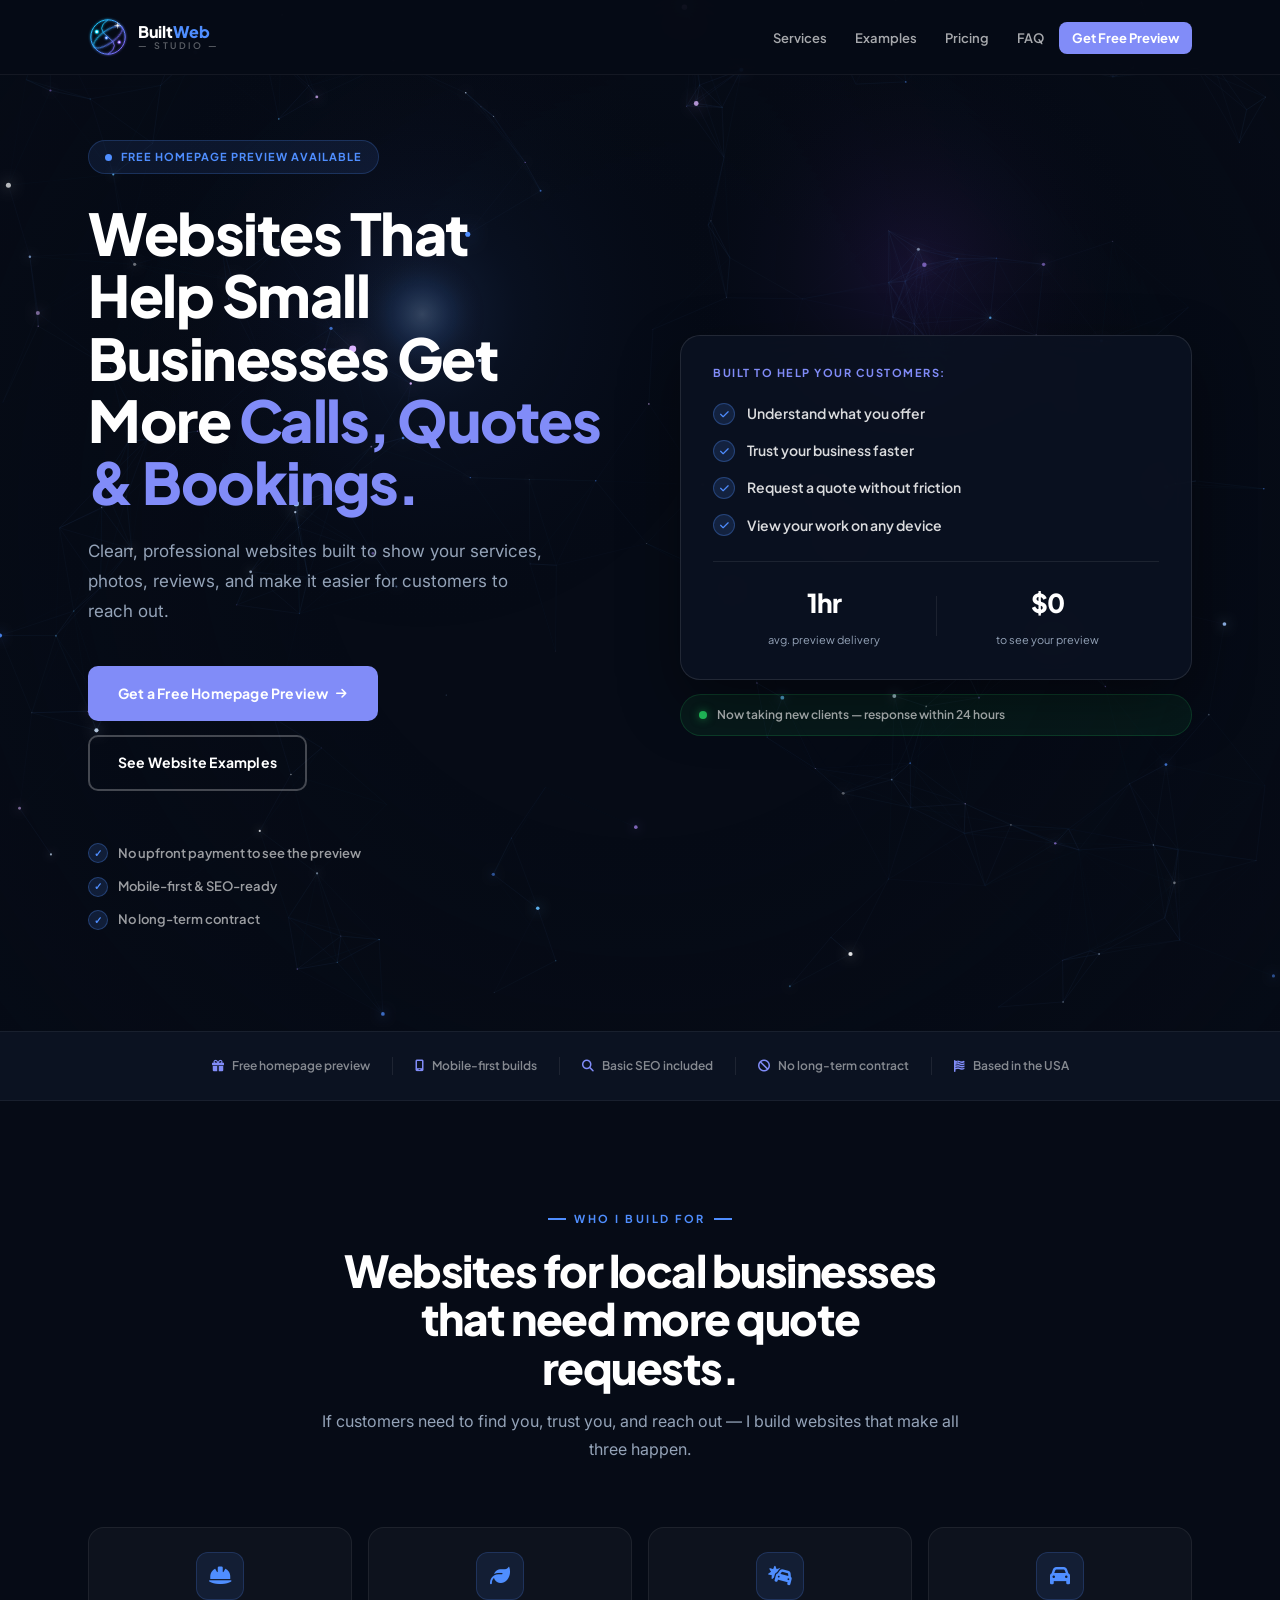
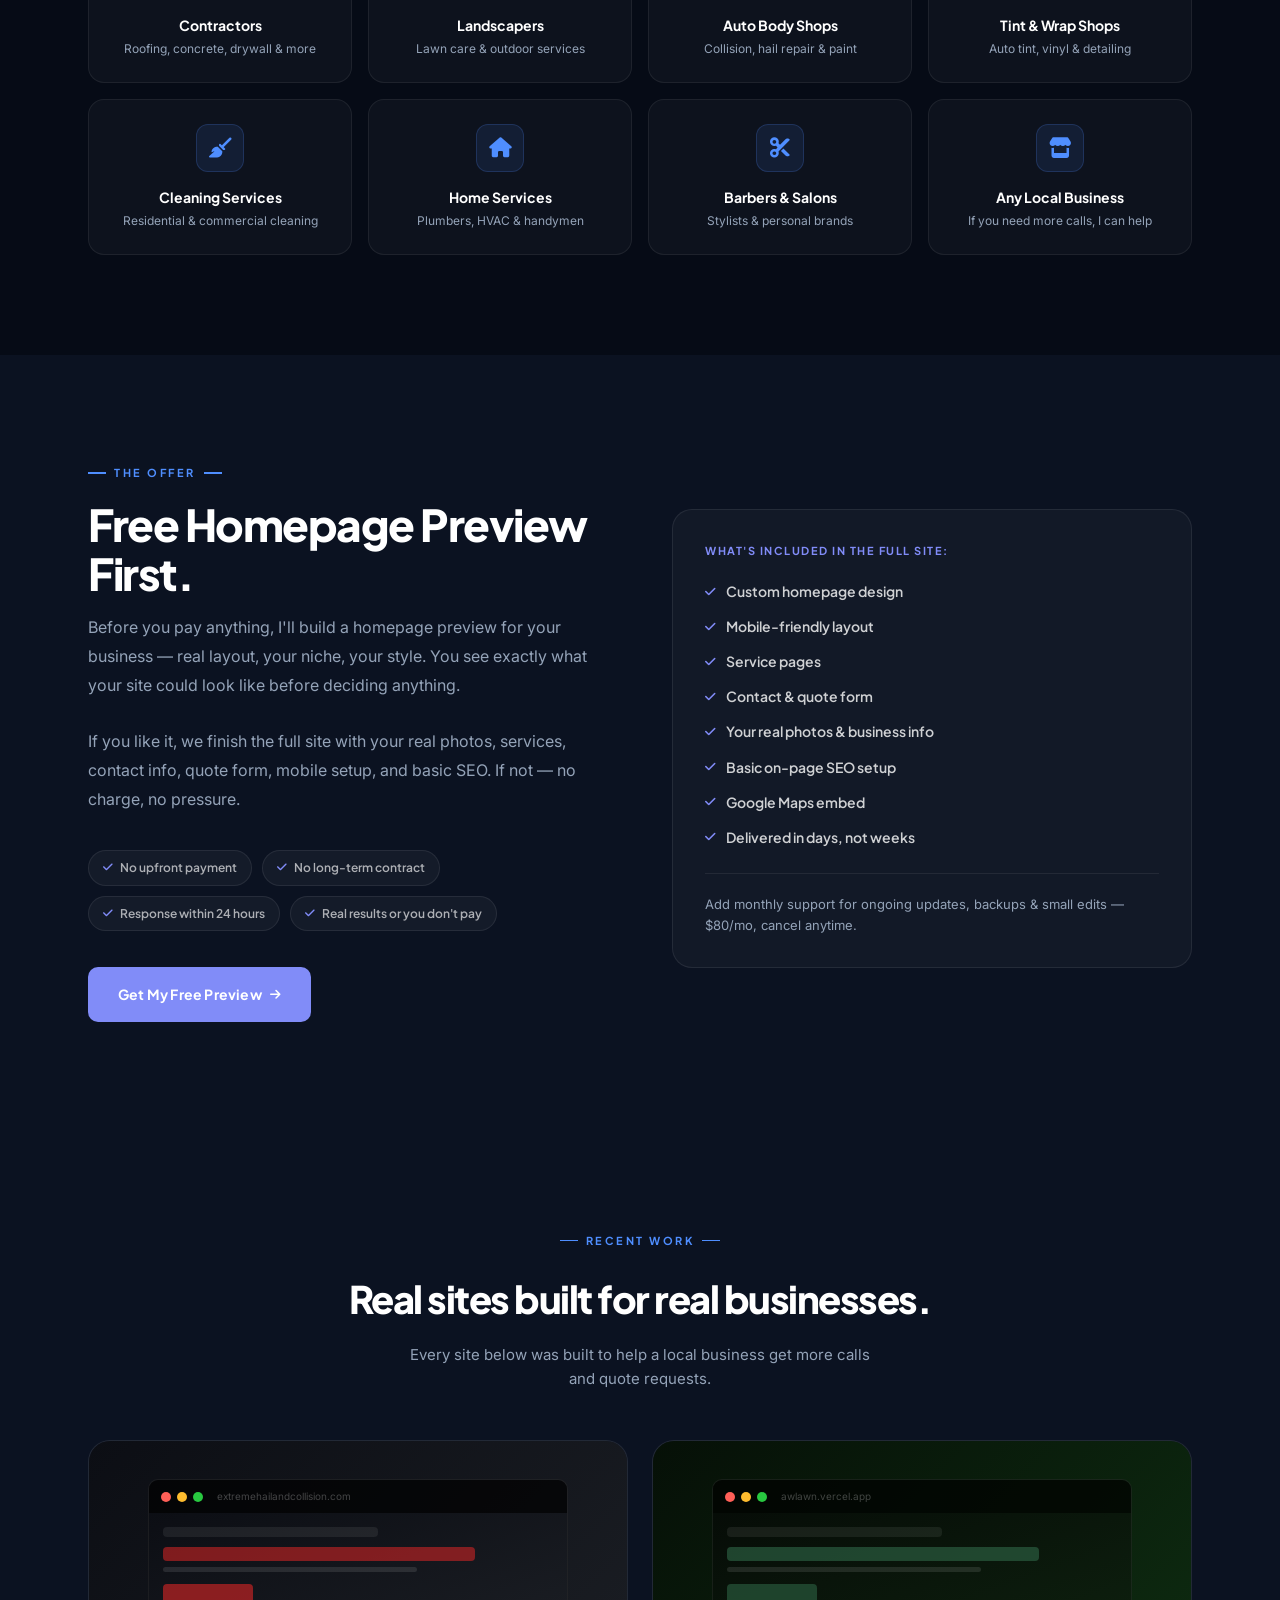
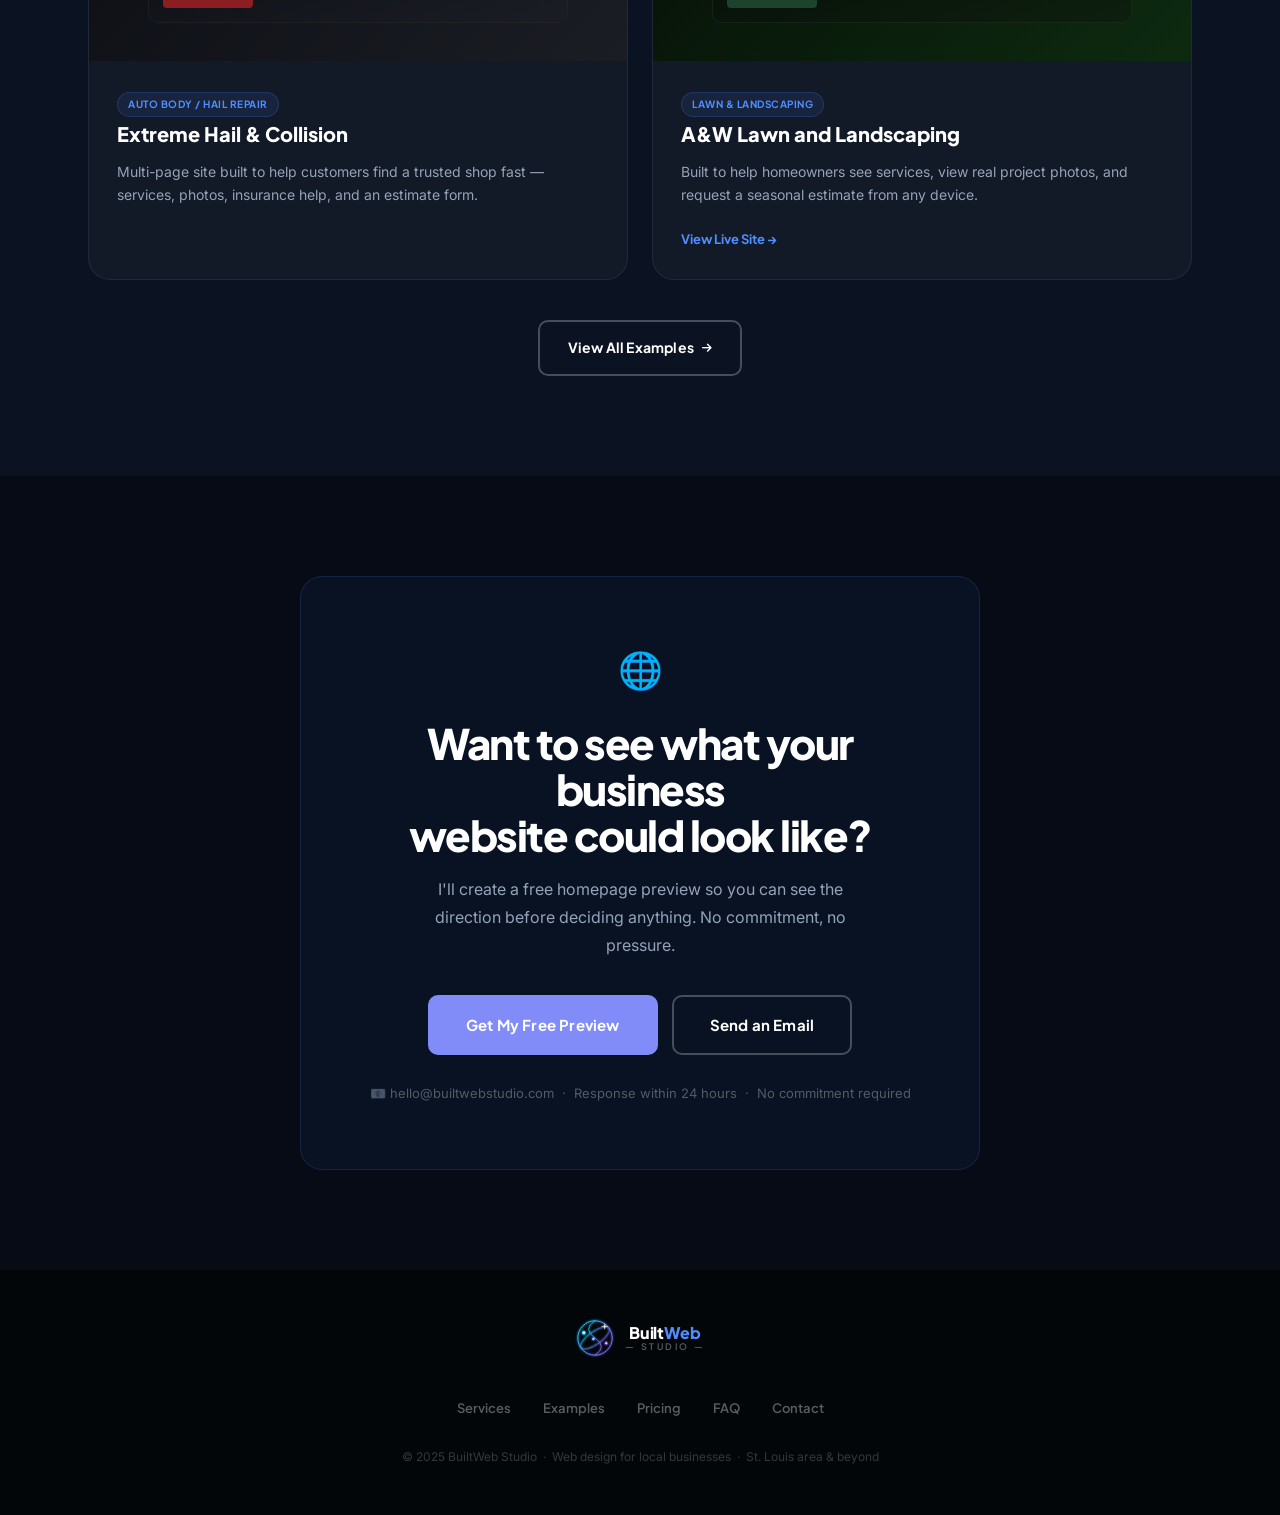
==== commit 7b277c2e: "Add files via upload" ====
--- a/index.html
+++ b/index.html
@@ -1,490 +1,299 @@
-<!DOCTYPE html>
-<html lang="en">
-<head>
-  <meta charset="UTF-8"/>
-  <meta name="viewport" content="width=device-width, initial-scale=1.0"/>
-  <meta name="description" content="AnchorPoint Studio builds clean, professional websites for small businesses that want more calls, quote requests, and bookings. Get a free homepage preview."/>
-  <title>Small Business Web Design | Websites That Get More Quote Requests | AnchorPoint Studio</title>
-  <meta property="og:title" content="Small Business Web Design | AnchorPoint Studio"/>
-  <meta property="og:description" content="Clean, professional websites built for contractors, landscapers, auto shops, and local service businesses. Get a free homepage preview."/>
-  <meta name="robots" content="index, follow"/>
-  <meta property="og:type" content="website"/>
-  <meta property="og:url" content="https://anchorpointstudio.com/"/>
-  <meta name="twitter:card" content="summary"/>
-  <meta name="twitter:title" content="Small Business Web Design | AnchorPoint Studio"/>
-  <meta name="twitter:description" content="Clean, professional websites for local businesses. Free homepage preview before you pay anything."/>
-  <link rel="canonical" href="https://anchorpointstudio.com/"/>
-  <script type="application/ld+json">
-  {
-    "@context": "https://schema.org",
-    "@type": "ProfessionalService",
-    "name": "AnchorPoint Studio",
-    "description": "Web design for small businesses and local service companies. Custom websites built to generate calls, quote requests, and bookings.",
-    "url": "https://anchorpointstudio.com",
-    "email": "hello@anchorpointstudio.com",
-    "areaServed": {"@type": "Country", "name": "United States"},
-    "serviceType": ["Web Design", "Website Development", "Local SEO", "Website Maintenance"],
-    "priceRange": "$500–$800+",
-    "sameAs": []
-  }
-  </script>
-  <link rel="stylesheet" href="css/styles.css"/>
-  <link rel="preconnect" href="https://fonts.googleapis.com"/>
-  <link href="https://fonts.googleapis.com/css2?family=Plus+Jakarta+Sans:wght@400;500;600;700;800&family=Inter:wght@400;500;600&display=swap" rel="stylesheet"/>
-  <link rel="stylesheet" href="https://cdnjs.cloudflare.com/ajax/libs/font-awesome/6.5.1/css/all.min.css"/>
-</head>
-<body>
-
-<!-- NAV -->
-<nav class="nav" id="nav">
-  <div class="nav-inner">
-    <a href="#" class="logo">
-      <img src="images/img1.png" alt="AnchorPoint Studio" class="nav-logo-img"/>
-    </a>
-    <button class="nav-toggle" id="navToggle"><span></span><span></span><span></span></button>
-    <ul class="nav-links" id="navLinks">
-      <li><a href="#services">Services</a></li>
-      <li><a href="#proof">Examples</a></li>
-      <li><a href="#pricing">Pricing</a></li>
-      <li><a href="#faq">FAQ</a></li>
-      <li class="nav-cta"><a href="preview-request.html">Get Free Preview</a></li>
-    </ul>
-  </div>
-</nav>
-
-<!-- HERO -->
-<section class="hero" id="home">
-  <canvas id="particle-canvas" aria-hidden="true"></canvas>
-  <div class="container">
-    <div class="hero-inner">
-
-      <div class="hero-left">
-        <div class="hero-badge"><span class="badge-dot"></span> Free Homepage Preview Available</div>
-        <h1 class="hero-h1">Websites That Help Small Businesses Get More <em>Calls, Quotes &amp; Bookings.</em></h1>
-        <p class="hero-p">Clean, professional websites built to show your services, photos, reviews, and make it easier for customers to reach out.</p>
-        <div class="hero-ctas">
-          <a href="preview-request.html" class="btn btn-gold">Get a Free Homepage Preview <i class="fa-solid fa-arrow-right" style="font-size:12px;"></i></a>
-          <a href="#proof" class="btn btn-ghost">See Website Examples</a>
-        </div>
-        <div class="hero-trust">
-          <div class="tp"><div class="tp-dot">✓</div> No upfront payment to see the preview</div>
-          <div class="tp"><div class="tp-dot">✓</div> Mobile-first &amp; SEO-ready</div>
-          <div class="tp"><div class="tp-dot">✓</div> No long-term contract</div>
-        </div>
-      </div>
-
-      <div class="hero-benefit-wrap">
-        <div class="hero-benefit-card">
-          <div class="hbc-label">Built to help your customers:</div>
-          <div class="hbc-item"><span class="hbc-check"><i class="fa-solid fa-check"></i></span> Understand what you offer</div>
-          <div class="hbc-item"><span class="hbc-check"><i class="fa-solid fa-check"></i></span> Trust your business faster</div>
-          <div class="hbc-item"><span class="hbc-check"><i class="fa-solid fa-check"></i></span> Request a quote without friction</div>
-          <div class="hbc-item"><span class="hbc-check"><i class="fa-solid fa-check"></i></span> View your work on any device</div>
-          <div class="hbc-footer">
-            <div class="hbc-stat"><span class="hbc-num">1hr</span><span>avg. preview delivery</span></div>
-            <div class="hbc-divider"></div>
-            <div class="hbc-stat"><span class="hbc-num">$0</span><span>to see your preview</span></div>
-          </div>
-        </div>
-        <div class="hero-available-pill">
-          <div class="hfc-dot active"></div>
-          <span>Now taking new clients — response within 24 hours</span>
-        </div>
-      </div>
-
-    </div>
-  </div>
-</section>
-
-<!-- TRUST BAR -->
-<div class="trust-bar">
-  <div class="container">
-    <div class="trust-bar-inner">
-      <div class="tb-item"><i class="fa-solid fa-gift"></i> Free homepage preview</div>
-      <div class="tb-divider"></div>
-      <div class="tb-item"><i class="fa-solid fa-mobile-screen"></i> Mobile-first builds</div>
-      <div class="tb-divider"></div>
-      <div class="tb-item"><i class="fa-solid fa-magnifying-glass"></i> Basic SEO included</div>
-      <div class="tb-divider"></div>
-      <div class="tb-item"><i class="fa-solid fa-ban"></i> No long-term contract</div>
-      <div class="tb-divider"></div>
-      <div class="tb-item"><i class="fa-solid fa-flag-usa"></i> Based in the USA</div>
-    </div>
-  </div>
-</div>
-
-<!-- WHO I BUILD FOR -->
-<section class="section" id="niches">
-  <div class="container">
-    <div class="section-header anim anim-up">
-      <span class="tag">Who I Build For</span>
-      <h2 class="section-h2">Websites for local businesses<br>that need more quote requests.</h2>
-      <p class="section-sub">If customers need to find you, trust you, and reach out — I build websites that make all three happen.</p>
-    </div>
-    <div class="niches-grid">
-      <div class="niche-card anim anim-up" style="transition-delay:0s"><div class="niche-ico"><i class="fa-solid fa-helmet-safety"></i></div><div class="niche-name">Contractors</div><div class="niche-sub">Roofing, concrete, drywall &amp; more</div></div>
-      <div class="niche-card anim anim-up" style="transition-delay:0.06s"><div class="niche-ico"><i class="fa-solid fa-leaf"></i></div><div class="niche-name">Landscapers</div><div class="niche-sub">Lawn care &amp; outdoor services</div></div>
-      <div class="niche-card anim anim-up" style="transition-delay:0.12s"><div class="niche-ico"><i class="fa-solid fa-car-burst"></i></div><div class="niche-name">Auto Body Shops</div><div class="niche-sub">Collision, hail repair &amp; paint</div></div>
-      <div class="niche-card anim anim-up" style="transition-delay:0.18s"><div class="niche-ico"><i class="fa-solid fa-car"></i></div><div class="niche-name">Tint &amp; Wrap Shops</div><div class="niche-sub">Auto tint, vinyl &amp; detailing</div></div>
-      <div class="niche-card anim anim-up" style="transition-delay:0.24s"><div class="niche-ico"><i class="fa-solid fa-broom"></i></div><div class="niche-name">Cleaning Services</div><div class="niche-sub">Residential &amp; commercial cleaning</div></div>
-      <div class="niche-card anim anim-up" style="transition-delay:0.30s"><div class="niche-ico"><i class="fa-solid fa-house"></i></div><div class="niche-name">Home Services</div><div class="niche-sub">Plumbers, HVAC &amp; handymen</div></div>
-      <div class="niche-card anim anim-up" style="transition-delay:0.36s"><div class="niche-ico"><i class="fa-solid fa-scissors"></i></div><div class="niche-name">Barbers &amp; Salons</div><div class="niche-sub">Stylists &amp; personal brands</div></div>
-      <div class="niche-card anim anim-up" style="transition-delay:0.42s"><div class="niche-ico"><i class="fa-solid fa-store"></i></div><div class="niche-name">Any Local Business</div><div class="niche-sub">If you need more calls, I can help</div></div>
-    </div>
-  </div>
-</section>
-
-<!-- FREE PREVIEW OFFER -->
-<section class="section bg-alt" id="offer">
-  <div class="container">
-    <div class="offer-grid">
-      <div class="offer-left anim anim-left">
-        <span class="tag">The Offer</span>
-        <h2 class="section-h2" style="text-align:left;">Free Homepage Preview First.</h2>
-        <p style="font-size:16px;color:var(--g400);line-height:1.8;margin-bottom:28px;">Before you pay anything, I'll build a homepage preview for your business — real layout, your niche, your style. You see exactly what your site could look like before deciding anything.</p>
-        <p style="font-size:16px;color:var(--g400);line-height:1.8;margin-bottom:36px;">If you like it, we finish the full site with your real photos, services, contact info, quote form, mobile setup, and basic SEO. If not — no charge, no pressure.</p>
-        <div class="offer-trust-row">
-          <div class="offer-trust-pill"><i class="fa-solid fa-check"></i> No upfront payment</div>
-          <div class="offer-trust-pill"><i class="fa-solid fa-check"></i> No long-term contract</div>
-          <div class="offer-trust-pill"><i class="fa-solid fa-check"></i> Response within 24 hours</div>
-          <div class="offer-trust-pill"><i class="fa-solid fa-check"></i> Real results or you don't pay</div>
-        </div>
-        <a href="preview-request.html" class="btn btn-gold" style="margin-top:36px;">Get My Free Preview <i class="fa-solid fa-arrow-right" style="font-size:12px;"></i></a>
-      </div>
-      <div class="offer-right anim anim-right">
-        <div class="offer-card">
-          <div class="offer-card-label">What's included in the full site:</div>
-          <ul class="offer-feature-list">
-            <li><i class="fa-solid fa-check"></i> Custom homepage design</li>
-            <li><i class="fa-solid fa-check"></i> Mobile-friendly layout</li>
-            <li><i class="fa-solid fa-check"></i> Service pages</li>
-            <li><i class="fa-solid fa-check"></i> Contact &amp; quote form</li>
-            <li><i class="fa-solid fa-check"></i> Your real photos &amp; business info</li>
-            <li><i class="fa-solid fa-check"></i> Basic on-page SEO setup</li>
-            <li><i class="fa-solid fa-check"></i> Google Maps embed</li>
-            <li><i class="fa-solid fa-check"></i> Delivered in days, not weeks</li>
-          </ul>
-          <div class="offer-card-note">Add monthly support for ongoing updates, backups &amp; small edits — $80/mo, cancel anytime.</div>
-        </div>
-      </div>
-    </div>
-  </div>
-</section>
-
-<!-- SERVICES -->
-<section class="section" id="services">
-  <div class="container">
-    <div class="section-header anim anim-up">
-      <span class="tag">Services &amp; Pricing</span>
-      <h2 class="section-h2">Simple options.<br>No confusing packages.</h2>
-      <p class="section-sub">Pick what fits your business. Every site starts with a free homepage preview — no upfront payment.</p>
-    </div>
-    <div class="svc-grid">
-      <div class="svc-card anim anim-up" style="transition-delay:0s">
-        <div class="svc-ico"><i class="fa-solid fa-laptop-code"></i></div>
-        <div class="svc-body">
-          <h3>Basic Website</h3>
-          <div class="svc-price">$500</div>
-          <p>A clean, professional website that shows your services and gets customers to reach out. Mobile-friendly, SEO-ready, delivered fast.</p>
-        </div>
-      </div>
-      <div class="svc-card anim anim-up" style="transition-delay:0.1s">
-        <div class="svc-ico"><i class="fa-solid fa-gem"></i></div>
-        <div class="svc-body">
-          <h3>Premium Website</h3>
-          <div class="svc-price">$800 <span>and up</span></div>
-          <p>More pages, advanced local SEO, gallery, service area pages, Google Analytics setup, and priority support.</p>
-        </div>
-      </div>
-      <div class="svc-card svc-coming anim anim-up" style="transition-delay:0.2s">
-        <div class="svc-coming-badge">Coming Soon</div>
-        <div class="svc-ico"><i class="fa-solid fa-bullhorn"></i></div>
-        <div class="svc-body">
-          <h3>Running Ads</h3>
-          <p>Social media and Google ad management built for local service businesses. More leads, less guesswork.</p>
-        </div>
-      </div>
-      <div class="svc-card anim anim-up" style="transition-delay:0.3s">
-        <div class="svc-ico"><i class="fa-solid fa-rotate"></i></div>
-        <div class="svc-body">
-          <h3>Basic Monthly Support</h3>
-          <div class="svc-price">$80 <span>/ mo</span></div>
-          <p>Security monitoring, backups, software updates, and 1 content update per month. Cancel anytime.</p>
-        </div>
-      </div>
-      <div class="svc-card anim anim-up" style="transition-delay:0.4s">
-        <div class="svc-ico"><i class="fa-solid fa-shield-halved"></i></div>
-        <div class="svc-body">
-          <h3>Premium Monthly Support</h3>
-          <div class="svc-price">$120 <span>/ mo and up</span></div>
-          <p>Everything in basic plus priority support, unlimited small edits, and monthly performance checks.</p>
-        </div>
-      </div>
-    </div>
-  </div>
-</section>
-
-<!-- PORTFOLIO -->
-<section class="proof-section bg-alt" id="proof">
-  <div class="container">
-    <div style="text-align:center;margin-bottom:56px;" class="anim anim-up">
-      <span class="tag-gold tag">Website Examples</span>
-      <h2 style="font-family:var(--hd);font-size:clamp(26px,4vw,42px);font-weight:800;color:white;letter-spacing:-1.5px;">Real sites built for real businesses.</h2>
-      <p style="color:var(--g400);font-size:16px;max-width:520px;margin:16px auto 0;line-height:1.75;">Every site below was built to help a real local business get more calls, quote requests, and customer trust.</p>
-    </div>
-    <div style="display:grid;grid-template-columns:1fr 1fr;gap:24px;">
-
-      <div class="work-showcase-card anim anim-left">
-        <div class="wsc-preview" style="background:linear-gradient(135deg,#0C0E14 0%,#1A1D23 100%);">
-          <div class="wsc-browser">
-            <div class="wsc-bar"><span class="wsc-dot" style="background:#ff5f57;"></span><span class="wsc-dot" style="background:#febc2e;"></span><span class="wsc-dot" style="background:#28c840;"></span><span class="wsc-url">extremehailandcollision.com</span></div>
-            <div class="wsc-screen" style="background:linear-gradient(160deg,#0C0E14,#1A1D23);">
-              <div style="height:10px;background:rgba(255,255,255,0.07);border-radius:4px;margin-bottom:10px;width:55%;"></div>
-              <div style="height:14px;background:rgba(220,38,38,0.55);border-radius:4px;margin-bottom:6px;width:80%;"></div>
-              <div style="height:5px;background:rgba(255,255,255,0.1);border-radius:3px;margin-bottom:12px;width:65%;"></div>
-              <div style="display:flex;gap:6px;"><div style="height:24px;width:90px;background:rgba(220,38,38,0.6);border-radius:4px;"></div></div>
-            </div>
-          </div>
-        </div>
-        <div class="wsc-body">
-          <span class="work-tag">Auto Body / Hail Repair</span>
-          <h3>Extreme Hail &amp; Collision</h3>
-          <p>Designed to help storm victims find a trusted shop fast — services, before/after photos, insurance help, and an estimate form all in one place.</p>
-        </div>
-      </div>
-
-      <div class="work-showcase-card anim anim-right" style="transition-delay:0.1s">
-        <div class="wsc-preview" style="background:linear-gradient(135deg,#061007 0%,#0d2a10 100%);">
-          <div class="wsc-browser">
-            <div class="wsc-bar"><span class="wsc-dot" style="background:#ff5f57;"></span><span class="wsc-dot" style="background:#febc2e;"></span><span class="wsc-dot" style="background:#28c840;"></span><span class="wsc-url">awlawn.vercel.app</span></div>
-            <div class="wsc-screen" style="background:linear-gradient(160deg,#060c07,#0d1f0e);">
-              <div style="height:10px;background:rgba(255,255,255,0.07);border-radius:4px;margin-bottom:10px;width:55%;"></div>
-              <div style="height:14px;background:rgba(42,92,63,0.7);border-radius:4px;margin-bottom:6px;width:80%;"></div>
-              <div style="height:5px;background:rgba(255,255,255,0.1);border-radius:3px;margin-bottom:12px;width:65%;"></div>
-              <div style="display:flex;gap:6px;"><div style="height:24px;width:90px;background:rgba(42,92,63,0.65);border-radius:4px;"></div></div>
-            </div>
-          </div>
-        </div>
-        <div class="wsc-body">
-          <span class="work-tag">Lawn &amp; Landscaping</span>
-          <h3>A&amp;W Lawn and Landscaping</h3>
-          <p>Built to help homeowners quickly see services, view real project photos, and request a seasonal estimate from any device.</p>
-          <a href="https://awlawn.vercel.app/" target="_blank" rel="noopener" class="wsc-link">View Live Site →</a>
-        </div>
-      </div>
-
-      <div class="work-showcase-card anim anim-left" style="transition-delay:0.1s">
-        <div class="wsc-preview" style="background:linear-gradient(135deg,#1a0a0a 0%,#3d0f0f 100%);">
-          <div class="wsc-browser">
-            <div class="wsc-bar"><span class="wsc-dot" style="background:#ff5f57;"></span><span class="wsc-dot" style="background:#febc2e;"></span><span class="wsc-dot" style="background:#28c840;"></span><span class="wsc-url">gw-paint-works.netlify.app</span></div>
-            <div class="wsc-screen" style="background:linear-gradient(160deg,#1a0a0a,#2d1010);">
-              <div style="height:10px;background:rgba(255,255,255,0.07);border-radius:4px;margin-bottom:10px;width:55%;"></div>
-              <div style="height:14px;background:rgba(220,38,38,0.5);border-radius:4px;margin-bottom:6px;width:80%;"></div>
-              <div style="height:5px;background:rgba(255,255,255,0.1);border-radius:3px;margin-bottom:12px;width:65%;"></div>
-              <div style="display:flex;gap:6px;"><div style="height:24px;width:90px;background:rgba(220,38,38,0.55);border-radius:4px;"></div></div>
-            </div>
-          </div>
-        </div>
-        <div class="wsc-body">
-          <span class="work-tag">Auto Body &amp; Paint</span>
-          <h3>G&amp;W Paint Works</h3>
-          <p>Designed so customers can quickly see what gets repaired, view before/after work, and submit an estimate request with photos.</p>
-          <a href="https://gw-paint-works.netlify.app/" target="_blank" rel="noopener" class="wsc-link">View Live Site →</a>
-        </div>
-      </div>
-
-      <div class="work-showcase-card anim anim-right" style="transition-delay:0.2s">
-        <div class="wsc-preview" style="background:linear-gradient(135deg,#050810 0%,#0a1020 100%);">
-          <div class="wsc-browser">
-            <div class="wsc-bar"><span class="wsc-dot" style="background:#ff5f57;"></span><span class="wsc-dot" style="background:#febc2e;"></span><span class="wsc-dot" style="background:#28c840;"></span><span class="wsc-url">anypercenttints.com</span></div>
-            <div class="wsc-screen" style="background:linear-gradient(160deg,#050810,#0c1525);">
-              <div style="height:10px;background:rgba(255,255,255,0.07);border-radius:4px;margin-bottom:10px;width:55%;"></div>
-              <div style="height:14px;background:rgba(56,189,248,0.45);border-radius:4px;margin-bottom:6px;width:80%;"></div>
-              <div style="height:5px;background:rgba(255,255,255,0.1);border-radius:3px;margin-bottom:12px;width:65%;"></div>
-              <div style="display:flex;gap:6px;"><div style="height:24px;width:90px;background:rgba(56,189,248,0.5);border-radius:4px;"></div></div>
-            </div>
-          </div>
-        </div>
-        <div class="wsc-body">
-          <span class="work-tag">Auto Tint &amp; Wraps</span>
-          <h3>Any Percent Tints</h3>
-          <p>Built to showcase tint options, display vehicle work, and make it easy for car owners to book or get a quote.</p>
-        </div>
-      </div>
-
-    </div>
-    <div style="text-align:center;margin-top:40px;" class="anim anim-up">
-      <a href="preview-request.html" class="btn btn-gold">Get a Free Homepage Preview →</a>
-    </div>
-  </div>
-</section>
-
-<!-- PRICING -->
-<section class="section" id="pricing">
-  <div class="container">
-    <div class="section-header anim anim-up">
-      <span class="tag">Pricing</span>
-      <h2 class="section-h2">Simple, transparent pricing.</h2>
-      <p class="section-sub">No confusing packages. You know what you're getting and what it costs before anything starts.</p>
-    </div>
-    <div class="pricing-row">
-      <div class="pricing-main-card anim anim-left">
-        <div class="pmc-top">
-          <div class="pmc-name">Simple Website Setup</div>
-          <div class="pmc-price">Starting at $500 <span>+ $80/mo support</span></div>
-          <p class="pmc-desc">A clean, professional website that shows what you do and makes it easy for customers to reach out. No filler, no bloat — just what works.</p>
-        </div>
-        <ul class="pmc-list">
-          <li><i class="fa-solid fa-check"></i> Custom homepage design</li>
-          <li><i class="fa-solid fa-check"></i> Mobile-friendly layout</li>
-          <li><i class="fa-solid fa-check"></i> Service pages</li>
-          <li><i class="fa-solid fa-check"></i> Contact &amp; quote form</li>
-          <li><i class="fa-solid fa-check"></i> Basic on-page SEO</li>
-          <li><i class="fa-solid fa-check"></i> Google Maps embed</li>
-          <li><i class="fa-solid fa-check"></i> Delivered in days, not weeks</li>
-          <li><i class="fa-solid fa-check"></i> Monthly updates &amp; support ($80/mo)</li>
-        </ul>
-        <div class="pmc-note">No long-term contract. Free preview before you decide. Cancel support anytime.</div>
-        <a href="preview-request.html" class="btn btn-gold" style="width:100%;justify-content:center;margin-top:28px;">Get a Free Homepage Preview</a>
-      </div>
-      <div class="pricing-side anim anim-right">
-        <div class="pside-card">
-          <div class="pside-icon"><i class="fa-solid fa-star"></i></div>
-          <h3>Need something bigger?</h3>
-          <p>Fully custom sites with 6–10 pages, advanced local SEO, schema markup, gallery, service area pages, and 30-day support — starting at $800.</p>
-          <a href="https://form.jotform.com/261291960168159" target="_blank" class="btn btn-ghost" style="width:100%;justify-content:center;margin-top:20px;">Talk to Me About It</a>
-        </div>
-        <div class="pside-card" style="margin-top:16px;">
-          <div class="pside-icon"><i class="fa-solid fa-rotate"></i></div>
-          <h3>Monthly Support — $80/mo</h3>
-          <p>Security monitoring, backups, software updates, 1 content update per month, and priority support. Cancel anytime.</p>
-        </div>
-      </div>
-    </div>
-  </div>
-</section>
-
-<!-- PROCESS -->
-<section class="process-section bg-alt" id="process">
-  <div class="container">
-    <div class="process-header anim anim-up">
-      <span class="tag" style="justify-content:center;">How It Works</span>
-      <h2>Simple process. No guesswork.</h2>
-      <p>You stay in the loop at every step — no confusing tech, no surprises.</p>
-    </div>
-    <div class="process-row">
-      <div class="pstep anim anim-up" style="transition-delay:0s"><div class="pstep-num">1</div><h3>I Build You a Free Preview</h3><p>No forms, no commitment. I put together a homepage preview for your business so you can see exactly what it could look like.</p></div>
-      <div class="pstep anim anim-up" style="transition-delay:0.12s"><div class="pstep-num">2</div><h3>If You Like It, Fill Out a Form</h3><p>If the preview looks good, you fill out a short form with your real info — services, photos, hours, and anything else you want included.</p></div>
-      <div class="pstep anim anim-up" style="transition-delay:0.24s"><div class="pstep-num">3</div><h3>I Build the Full Site</h3><p>I take your form answers and build out the complete site — all pages, your real content, mobile-ready, and SEO set up.</p></div>
-      <div class="pstep anim anim-up" style="transition-delay:0.36s"><div class="pstep-num">4</div><h3>You Approve, We Publish</h3><p>You review the finished site. If you're happy with it, we go live. If you want changes, we make them first.</p></div>
-    </div>
-  </div>
-</section>
-
-<!-- FAQ -->
-<section class="section" id="faq">
-  <div class="container">
-    <div class="section-header anim anim-up">
-      <span class="tag">FAQ</span>
-      <h2 class="section-h2">Common questions.</h2>
-      <p class="section-sub">If you're wondering about something, chances are someone else did too.</p>
-    </div>
-    <div class="faq-list anim anim-up">
-      <details class="faq-item">
-        <summary class="faq-q">How much does a small business website cost?</summary>
-        <div class="faq-a"><p>A basic website is $500 — that's the full setup price, not a starting point. For businesses that need more pages, advanced SEO, a gallery, or service area pages, the premium package starts at $800. Monthly support is $80/mo and can be cancelled anytime. You'll always know the exact price before anything starts.</p></div>
-      </details>
-      <details class="faq-item">
-        <summary class="faq-q">Can I see a homepage preview before paying?</summary>
-        <div class="faq-a"><p>Yes — that's exactly how I work. Before you pay anything, I'll build a homepage preview for your business so you can see the layout and direction. If you like it, we'll finish the full site. If not, no charge.</p></div>
-      </details>
-      <details class="faq-item">
-        <summary class="faq-q">Do you build websites for contractors and local service businesses?</summary>
-        <div class="faq-a"><p>Yes, that's exactly who I build for. I've built sites for auto body shops, landscapers, tint shops, home service companies, cleaning businesses, and more. Local service businesses are my specialty.</p></div>
-      </details>
-      <details class="faq-item">
-        <summary class="faq-q">Will my website work on mobile?</summary>
-        <div class="faq-a"><p>Every site I build is mobile-first — meaning it's designed for phones first, then scaled up to desktop. Most of your customers will visit from their phones, so this is non-negotiable.</p></div>
-      </details>
-      <details class="faq-item">
-        <summary class="faq-q">Do you offer monthly website support?</summary>
-        <div class="faq-a"><p>Yes. For $80/month, I handle security monitoring, backups, software updates, and one content update per month. No long-term contract — cancel anytime.</p></div>
-      </details>
-      <details class="faq-item">
-        <summary class="faq-q">Can you help with SEO?</summary>
-        <div class="faq-a"><p>Basic on-page SEO is included in every site — title tags, meta descriptions, local keywords, image alt text, and schema markup. For businesses that want more advanced local SEO, that's available as an add-on.</p></div>
-      </details>
-      <details class="faq-item">
-        <summary class="faq-q">Do I need a custom domain?</summary>
-        <div class="faq-a"><p>Your domain and hosting are included in the monthly support plan — no need to figure it out yourself. As long as you're on the $80/mo plan, it's covered. If you ever cancel, I'll help you transfer everything over so you never lose access to your site.</p></div>
-      </details>
-      <details class="faq-item">
-        <summary class="faq-q">How long does it take to launch?</summary>
-        <div class="faq-a"><p>Most sites are delivered within 1–7 days of receiving your content (photos, services, business info). The free preview is typically ready within 1 hour of your initial form submission.</p></div>
-      </details>
-    </div>
-  </div>
-</section>
-
-<!-- ABOUT -->
-<section class="about-strip bg-alt">
-  <div class="container">
-    <div class="about-inner anim anim-up">
-      <div class="about-avatar"><i class="fa-solid fa-user"></i></div>
-      <div class="about-text">
-        <h3>There's a real person behind this.</h3>
-        <p>I started AnchorPoint Studio to help local businesses get websites that actually make sense — clear services, real photos, easy quote forms, and no confusing tech process. I build sites one at a time and stay involved from start to finish.</p>
-        <p class="about-sig">— Founder, AnchorPoint Studio &nbsp;·&nbsp; Based in the St. Louis area</p><!-- REPLACE: add your name -->
-      </div>
-    </div>
-  </div>
-</section>
-
-<!-- FINAL CTA -->
-<section class="cta-section" id="cta">
-  <div class="container">
-    <div class="cta-inner anim anim-scale">
-      <span class="cta-logo">⚓</span>
-      <h2 class="cta-h">Want to see what your business<br>website could look like?</h2>
-      <p class="cta-p">I'll create a free homepage preview so you can see the direction before deciding anything. No commitment, no pressure.</p>
-      <div class="cta-btns">
-        <a href="preview-request.html" class="btn btn-gold" style="padding:16px 36px;font-size:15px;">Get My Free Preview</a>
-        <a href="mailto:hello@anchorpointstudio.com" class="btn btn-ghost" style="padding:16px 36px;font-size:15px;">Send an Email</a>
-      </div>
-      <p class="cta-note">📧 hello@anchorpointstudio.com &nbsp;·&nbsp; Response within 24 hours &nbsp;·&nbsp; No commitment required</p>
-    </div>
-  </div>
-</section>
-
-<!-- FOOTER -->
-<footer class="footer">
-  <div class="container">
-    <div class="footer-inner">
-      <div class="footer-brand"><img src="images/img1.png" alt="AnchorPoint Studio" class="footer-logo-img"/></div>
-      <div class="footer-links-row">
-        <a href="#services">Services</a>
-        <a href="#proof">Examples</a>
-        <a href="#pricing">Pricing</a>
-        <a href="#faq">FAQ</a>
-        <a href="#cta">Contact</a>
-      </div>
-      <div class="footer-copy">© 2025 AnchorPoint Studio &nbsp;·&nbsp; Web design for local businesses &nbsp;·&nbsp; St. Louis area &amp; beyond</div>
-    </div>
-  </div>
-</footer>
-
-<a href="preview-request.html" class="mobile-fab">Get Free Preview ⚓</a>
-<script src="js/main.js"></script>
-<script src="js/particles.js"></script>
-<script>
-  const nav=document.getElementById('nav');
-  window.addEventListener('scroll',()=>nav.classList.toggle('scrolled',window.scrollY>40));
-  const nt=document.getElementById('navToggle'),nl=document.getElementById('navLinks');
-  nt.addEventListener('click',()=>nl.classList.toggle('open'));
-  nl.querySelectorAll('a').forEach(a=>a.addEventListener('click',()=>nl.classList.remove('open')));
-  document.querySelectorAll('a[href^="#"]').forEach(a=>{
-    a.addEventListener('click',e=>{const t=document.querySelector(a.getAttribute('href'));if(t){e.preventDefault();t.scrollIntoView({behavior:'smooth'});}});
-  });
-</script>
-</body>
-</html>
+<!DOCTYPE html>
+<html lang="en">
+<head>
+  <meta charset="UTF-8"/>
+  <meta name="viewport" content="width=device-width, initial-scale=1.0"/>
+  <meta name="description" content="BuiltWeb Studio builds clean, professional websites for small businesses that want more calls, quote requests, and bookings. Get a free homepage preview."/>
+  <title>Small Business Web Design | Websites That Get More Quote Requests | BuiltWeb Studio</title>
+  <meta property="og:title" content="Small Business Web Design | BuiltWeb Studio"/>
+  <meta property="og:description" content="Clean, professional websites built for contractors, landscapers, auto shops, and local service businesses. Get a free homepage preview."/>
+  <meta name="robots" content="index, follow"/>
+  <meta property="og:type" content="website"/>
+  <meta property="og:url" content="https://builtwebstudio.com/"/>
+  <meta name="twitter:card" content="summary"/>
+  <meta name="twitter:title" content="Small Business Web Design | BuiltWeb Studio"/>
+  <meta name="twitter:description" content="Clean, professional websites for local businesses. Free homepage preview before you pay anything."/>
+  <link rel="canonical" href="https://builtwebstudio.com/"/>
+  <script type="application/ld+json">
+  {
+    "@context": "https://schema.org",
+    "@type": "ProfessionalService",
+    "name": "BuiltWeb Studio",
+    "description": "Web design for small businesses and local service companies. Custom websites built to generate calls, quote requests, and bookings.",
+    "url": "https://builtwebstudio.com",
+    "email": "hello@builtwebstudio.com",
+    "areaServed": {"@type": "Country", "name": "United States"},
+    "serviceType": ["Web Design", "Website Development", "Local SEO", "Website Maintenance"],
+    "priceRange": "$500–$800+",
+    "sameAs": []
+  }
+  </script>
+  <link rel="stylesheet" href="css/styles.css"/>
+  <link rel="preconnect" href="https://fonts.googleapis.com"/>
+  <link href="https://fonts.googleapis.com/css2?family=Plus+Jakarta+Sans:wght@400;500;600;700;800&family=Inter:wght@400;500;600&display=swap" rel="stylesheet"/>
+  <link rel="stylesheet" href="https://cdnjs.cloudflare.com/ajax/libs/font-awesome/6.5.1/css/all.min.css"/>
+</head>
+<body>
+
+<!-- NAV -->
+<nav class="nav" id="nav">
+  <div class="nav-inner">
+    <a href="#" class="logo">
+      <svg class="logo-svg" viewBox="0 0 100 100" fill="none" xmlns="http://www.w3.org/2000/svg">
+        <defs>
+          <linearGradient id="orb" x1="0" y1="0" x2="1" y2="1">
+            <stop offset="0%" stop-color="#06D6F5"/>
+            <stop offset="50%" stop-color="#4F8EFF"/>
+            <stop offset="100%" stop-color="#8B5CF6"/>
+          </linearGradient>
+          <filter id="glow" x="-30%" y="-30%" width="160%" height="160%">
+            <feGaussianBlur stdDeviation="2.5" result="b"/>
+            <feMerge><feMergeNode in="b"/><feMergeNode in="SourceGraphic"/></feMerge>
+          </filter>
+          <filter id="dotglow" x="-80%" y="-80%" width="260%" height="260%">
+            <feGaussianBlur stdDeviation="3" result="b"/>
+            <feMerge><feMergeNode in="b"/><feMergeNode in="SourceGraphic"/></feMerge>
+          </filter>
+        </defs>
+        <!-- Outer circle -->
+        <circle cx="50" cy="50" r="43" stroke="url(#orb)" stroke-width="2.5" filter="url(#glow)"/>
+        <!-- Tilted orbital ellipse -->
+        <ellipse cx="50" cy="50" rx="43" ry="16" stroke="url(#orb)" stroke-width="2" transform="rotate(-35 50 50)" filter="url(#glow)"/>
+        <!-- S-curve meridian -->
+        <path d="M50 7 Q18 28 50 50 Q82 72 50 93" stroke="url(#orb)" stroke-width="2" filter="url(#glow)"/>
+        <!-- Dot 1 — cyan top left -->
+        <circle cx="22" cy="37" r="5" fill="#06D6F5" filter="url(#dotglow)"/>
+        <circle cx="22" cy="37" r="3" fill="white" opacity="0.9"/>
+        <!-- Dot 2 — mid blue -->
+        <circle cx="46" cy="52" r="4" fill="#4F8EFF" filter="url(#dotglow)"/>
+        <circle cx="46" cy="52" r="2.2" fill="white" opacity="0.8"/>
+        <!-- Dot 3 — purple bottom right -->
+        <circle cx="78" cy="63" r="4" fill="#8B5CF6" filter="url(#dotglow)"/>
+        <circle cx="78" cy="63" r="2.2" fill="white" opacity="0.8"/>
+        <!-- Sparkle star top right -->
+        <circle cx="74" cy="21" r="2.5" fill="white" filter="url(#dotglow)"/>
+        <line x1="74" y1="14" x2="74" y2="28" stroke="white" stroke-width="1.5" stroke-linecap="round" opacity="0.95"/>
+        <line x1="67" y1="21" x2="81" y2="21" stroke="white" stroke-width="1.5" stroke-linecap="round" opacity="0.95"/>
+        <line x1="69" y1="16" x2="79" y2="26" stroke="white" stroke-width="0.8" stroke-linecap="round" opacity="0.6"/>
+        <line x1="79" y1="16" x2="69" y2="26" stroke="white" stroke-width="0.8" stroke-linecap="round" opacity="0.6"/>
+      </svg>
+      <div class="logo-wordmark">
+        <span class="logo-name"><span class="lo-anchor">Built</span><span class="lo-point">Web</span></span>
+        <span class="logo-sub">— Studio —</span>
+      </div>
+    </a>
+    <button class="nav-toggle" id="navToggle"><span></span><span></span><span></span></button>
+    <ul class="nav-links" id="navLinks">
+      <li><a href="services.html">Services</a></li>
+      <li><a href="examples.html">Examples</a></li>
+      <li><a href="pricing.html">Pricing</a></li>
+      <li><a href="faq.html">FAQ</a></li>
+      <li class="nav-cta"><a href="preview-request.html">Get Free Preview</a></li>
+    </ul>
+  </div>
+</nav>
+
+<!-- HERO -->
+<section class="hero" id="home">
+  <canvas id="particle-canvas" aria-hidden="true"></canvas>
+  <div class="container">
+    <div class="hero-inner">
+
+      <div class="hero-left">
+        <div class="hero-badge"><span class="badge-dot"></span> Free Homepage Preview Available</div>
+        <h1 class="hero-h1">Websites That Help Small Businesses Get More <em>Calls, Quotes &amp; Bookings.</em></h1>
+        <p class="hero-p">Clean, professional websites built to show your services, photos, reviews, and make it easier for customers to reach out.</p>
+        <div class="hero-ctas">
+          <a href="preview-request.html" class="btn btn-gold">Get a Free Homepage Preview <i class="fa-solid fa-arrow-right" style="font-size:12px;"></i></a>
+          <a href="examples.html" class="btn btn-ghost">See Website Examples</a>
+        </div>
+        <div class="hero-trust">
+          <div class="tp"><div class="tp-dot">✓</div> No upfront payment to see the preview</div>
+          <div class="tp"><div class="tp-dot">✓</div> Mobile-first &amp; SEO-ready</div>
+          <div class="tp"><div class="tp-dot">✓</div> No long-term contract</div>
+        </div>
+      </div>
+
+      <div class="hero-benefit-wrap">
+        <div class="hero-benefit-card">
+          <div class="hbc-label">Built to help your customers:</div>
+          <div class="hbc-item"><span class="hbc-check"><i class="fa-solid fa-check"></i></span> Understand what you offer</div>
+          <div class="hbc-item"><span class="hbc-check"><i class="fa-solid fa-check"></i></span> Trust your business faster</div>
+          <div class="hbc-item"><span class="hbc-check"><i class="fa-solid fa-check"></i></span> Request a quote without friction</div>
+          <div class="hbc-item"><span class="hbc-check"><i class="fa-solid fa-check"></i></span> View your work on any device</div>
+          <div class="hbc-footer">
+            <div class="hbc-stat"><span class="hbc-num">1hr</span><span>avg. preview delivery</span></div>
+            <div class="hbc-divider"></div>
+            <div class="hbc-stat"><span class="hbc-num">$0</span><span>to see your preview</span></div>
+          </div>
+        </div>
+        <div class="hero-available-pill">
+          <div class="hfc-dot active"></div>
+          <span>Now taking new clients — response within 24 hours</span>
+        </div>
+      </div>
+
+    </div>
+  </div>
+</section>
+
+<!-- TRUST BAR -->
+<div class="trust-bar">
+  <div class="container">
+    <div class="trust-bar-inner">
+      <div class="tb-item"><i class="fa-solid fa-gift"></i> Free homepage preview</div>
+      <div class="tb-divider"></div>
+      <div class="tb-item"><i class="fa-solid fa-mobile-screen"></i> Mobile-first builds</div>
+      <div class="tb-divider"></div>
+      <div class="tb-item"><i class="fa-solid fa-magnifying-glass"></i> Basic SEO included</div>
+      <div class="tb-divider"></div>
+      <div class="tb-item"><i class="fa-solid fa-ban"></i> No long-term contract</div>
+      <div class="tb-divider"></div>
+      <div class="tb-item"><i class="fa-solid fa-flag-usa"></i> Based in the USA</div>
+    </div>
+  </div>
+</div>
+
+<!-- WHO I BUILD FOR -->
+<section class="section" id="niches">
+  <div class="container">
+    <div class="section-header anim anim-up">
+      <span class="tag">Who I Build For</span>
+      <h2 class="section-h2">Websites for local businesses<br>that need more quote requests.</h2>
+      <p class="section-sub">If customers need to find you, trust you, and reach out — I build websites that make all three happen.</p>
+    </div>
+    <div class="niches-grid">
+      <div class="niche-card anim anim-up" style="transition-delay:0s"><div class="niche-ico"><i class="fa-solid fa-helmet-safety"></i></div><div class="niche-name">Contractors</div><div class="niche-sub">Roofing, concrete, drywall &amp; more</div></div>
+      <div class="niche-card anim anim-up" style="transition-delay:0.06s"><div class="niche-ico"><i class="fa-solid fa-leaf"></i></div><div class="niche-name">Landscapers</div><div class="niche-sub">Lawn care &amp; outdoor services</div></div>
+      <div class="niche-card anim anim-up" style="transition-delay:0.12s"><div class="niche-ico"><i class="fa-solid fa-car-burst"></i></div><div class="niche-name">Auto Body Shops</div><div class="niche-sub">Collision, hail repair &amp; paint</div></div>
+      <div class="niche-card anim anim-up" style="transition-delay:0.18s"><div class="niche-ico"><i class="fa-solid fa-car"></i></div><div class="niche-name">Tint &amp; Wrap Shops</div><div class="niche-sub">Auto tint, vinyl &amp; detailing</div></div>
+      <div class="niche-card anim anim-up" style="transition-delay:0.24s"><div class="niche-ico"><i class="fa-solid fa-broom"></i></div><div class="niche-name">Cleaning Services</div><div class="niche-sub">Residential &amp; commercial cleaning</div></div>
+      <div class="niche-card anim anim-up" style="transition-delay:0.30s"><div class="niche-ico"><i class="fa-solid fa-house"></i></div><div class="niche-name">Home Services</div><div class="niche-sub">Plumbers, HVAC &amp; handymen</div></div>
+      <div class="niche-card anim anim-up" style="transition-delay:0.36s"><div class="niche-ico"><i class="fa-solid fa-scissors"></i></div><div class="niche-name">Barbers &amp; Salons</div><div class="niche-sub">Stylists &amp; personal brands</div></div>
+      <div class="niche-card anim anim-up" style="transition-delay:0.42s"><div class="niche-ico"><i class="fa-solid fa-store"></i></div><div class="niche-name">Any Local Business</div><div class="niche-sub">If you need more calls, I can help</div></div>
+    </div>
+  </div>
+</section>
+
+<!-- FREE PREVIEW OFFER -->
+<section class="section bg-alt" id="offer">
+  <div class="container">
+    <div class="offer-grid">
+      <div class="offer-left anim anim-left">
+        <span class="tag">The Offer</span>
+        <h2 class="section-h2" style="text-align:left;">Free Homepage Preview First.</h2>
+        <p style="font-size:16px;color:var(--g400);line-height:1.8;margin-bottom:28px;">Before you pay anything, I'll build a homepage preview for your business — real layout, your niche, your style. You see exactly what your site could look like before deciding anything.</p>
+        <p style="font-size:16px;color:var(--g400);line-height:1.8;margin-bottom:36px;">If you like it, we finish the full site with your real photos, services, contact info, quote form, mobile setup, and basic SEO. If not — no charge, no pressure.</p>
+        <div class="offer-trust-row">
+          <div class="offer-trust-pill"><i class="fa-solid fa-check"></i> No upfront payment</div>
+          <div class="offer-trust-pill"><i class="fa-solid fa-check"></i> No long-term contract</div>
+          <div class="offer-trust-pill"><i class="fa-solid fa-check"></i> Response within 24 hours</div>
+          <div class="offer-trust-pill"><i class="fa-solid fa-check"></i> Real results or you don't pay</div>
+        </div>
+        <a href="preview-request.html" class="btn btn-gold" style="margin-top:36px;">Get My Free Preview <i class="fa-solid fa-arrow-right" style="font-size:12px;"></i></a>
+      </div>
+      <div class="offer-right anim anim-right">
+        <div class="offer-card">
+          <div class="offer-card-label">What's included in the full site:</div>
+          <ul class="offer-feature-list">
+            <li><i class="fa-solid fa-check"></i> Custom homepage design</li>
+            <li><i class="fa-solid fa-check"></i> Mobile-friendly layout</li>
+            <li><i class="fa-solid fa-check"></i> Service pages</li>
+            <li><i class="fa-solid fa-check"></i> Contact &amp; quote form</li>
+            <li><i class="fa-solid fa-check"></i> Your real photos &amp; business info</li>
+            <li><i class="fa-solid fa-check"></i> Basic on-page SEO setup</li>
+            <li><i class="fa-solid fa-check"></i> Google Maps embed</li>
+            <li><i class="fa-solid fa-check"></i> Delivered in days, not weeks</li>
+          </ul>
+          <div class="offer-card-note">Add monthly support for ongoing updates, backups &amp; small edits — $80/mo, cancel anytime.</div>
+        </div>
+      </div>
+    </div>
+  </div>
+</section>
+
+<!-- PORTFOLIO PREVIEW -->
+<section class="proof-section bg-alt" id="proof">
+  <div class="container">
+    <div style="text-align:center;margin-bottom:48px;" class="anim anim-up">
+      <span class="tag-gold tag">Recent Work</span>
+      <h2 style="font-family:var(--hd);font-size:clamp(24px,4vw,38px);font-weight:800;color:white;letter-spacing:-1.5px;">Real sites built for real businesses.</h2>
+      <p style="color:var(--g400);font-size:15px;max-width:480px;margin:12px auto 0;">Every site below was built to help a local business get more calls and quote requests.</p>
+    </div>
+    <div style="display:grid;grid-template-columns:1fr 1fr;gap:24px;">
+      <div class="work-showcase-card anim anim-left">
+        <div class="wsc-preview" style="background:linear-gradient(135deg,#0C0E14 0%,#1A1D23 100%);">
+          <div class="wsc-browser"><div class="wsc-bar"><span class="wsc-dot" style="background:#ff5f57;"></span><span class="wsc-dot" style="background:#febc2e;"></span><span class="wsc-dot" style="background:#28c840;"></span><span class="wsc-url">extremehailandcollision.com</span></div><div class="wsc-screen" style="background:linear-gradient(160deg,#0C0E14,#1A1D23);"><div style="height:10px;background:rgba(255,255,255,0.07);border-radius:4px;margin-bottom:10px;width:55%;"></div><div style="height:14px;background:rgba(220,38,38,0.55);border-radius:4px;margin-bottom:6px;width:80%;"></div><div style="height:5px;background:rgba(255,255,255,0.1);border-radius:3px;margin-bottom:12px;width:65%;"></div><div style="display:flex;gap:6px;"><div style="height:24px;width:90px;background:rgba(220,38,38,0.6);border-radius:4px;"></div></div></div></div>
+        </div>
+        <div class="wsc-body"><span class="work-tag">Auto Body / Hail Repair</span><h3>Extreme Hail &amp; Collision</h3><p>Multi-page site built to help customers find a trusted shop fast — services, photos, insurance help, and an estimate form.</p></div>
+      </div>
+      <div class="work-showcase-card anim anim-right" style="transition-delay:0.1s">
+        <div class="wsc-preview" style="background:linear-gradient(135deg,#061007 0%,#0d2a10 100%);">
+          <div class="wsc-browser"><div class="wsc-bar"><span class="wsc-dot" style="background:#ff5f57;"></span><span class="wsc-dot" style="background:#febc2e;"></span><span class="wsc-dot" style="background:#28c840;"></span><span class="wsc-url">awlawn.vercel.app</span></div><div class="wsc-screen" style="background:linear-gradient(160deg,#060c07,#0d1f0e);"><div style="height:10px;background:rgba(255,255,255,0.07);border-radius:4px;margin-bottom:10px;width:55%;"></div><div style="height:14px;background:rgba(42,92,63,0.7);border-radius:4px;margin-bottom:6px;width:80%;"></div><div style="height:5px;background:rgba(255,255,255,0.1);border-radius:3px;margin-bottom:12px;width:65%;"></div><div style="display:flex;gap:6px;"><div style="height:24px;width:90px;background:rgba(42,92,63,0.65);border-radius:4px;"></div></div></div></div>
+        </div>
+        <div class="wsc-body"><span class="work-tag">Lawn &amp; Landscaping</span><h3>A&amp;W Lawn and Landscaping</h3><p>Built to help homeowners see services, view real project photos, and request a seasonal estimate from any device.</p><a href="https://awlawn.vercel.app/" target="_blank" rel="noopener" class="wsc-link">View Live Site →</a></div>
+      </div>
+    </div>
+    <div style="text-align:center;margin-top:40px;" class="anim anim-up">
+      <a href="examples.html" class="btn btn-ghost">View All Examples <i class="fa-solid fa-arrow-right" style="font-size:11px;"></i></a>
+    </div>
+  </div>
+</section>
+
+
+<!-- FINAL CTA -->
+<section class="cta-section" id="cta">
+  <div class="container">
+    <div class="cta-inner anim anim-scale">
+      <span class="cta-logo">🌐</span>
+      <h2 class="cta-h">Want to see what your business<br>website could look like?</h2>
+      <p class="cta-p">I'll create a free homepage preview so you can see the direction before deciding anything. No commitment, no pressure.</p>
+      <div class="cta-btns">
+        <a href="preview-request.html" class="btn btn-gold" style="padding:16px 36px;font-size:15px;">Get My Free Preview</a>
+        <a href="mailto:hello@builtwebstudio.com" class="btn btn-ghost" style="padding:16px 36px;font-size:15px;">Send an Email</a>
+      </div>
+      <p class="cta-note">📧 hello@builtwebstudio.com &nbsp;·&nbsp; Response within 24 hours &nbsp;·&nbsp; No commitment required</p>
+    </div>
+  </div>
+</section>
+
+<!-- FOOTER -->
+<footer class="footer">
+  <div class="container">
+    <div class="footer-inner">
+      <div class="footer-brand">
+        <div style="display:flex;align-items:center;gap:10px;margin-bottom:12px;">
+          <svg class="logo-svg" viewBox="0 0 100 100" fill="none" xmlns="http://www.w3.org/2000/svg"><defs><linearGradient id="orbf" x1="0" y1="0" x2="1" y2="1"><stop offset="0%" stop-color="#06D6F5"/><stop offset="50%" stop-color="#4F8EFF"/><stop offset="100%" stop-color="#8B5CF6"/></linearGradient><filter id="gf" x="-30%" y="-30%" width="160%" height="160%"><feGaussianBlur stdDeviation="2.5" result="b"/><feMerge><feMergeNode in="b"/><feMergeNode in="SourceGraphic"/></feMerge></filter><filter id="df" x="-80%" y="-80%" width="260%" height="260%"><feGaussianBlur stdDeviation="3" result="b"/><feMerge><feMergeNode in="b"/><feMergeNode in="SourceGraphic"/></feMerge></filter></defs><circle cx="50" cy="50" r="43" stroke="url(#orbf)" stroke-width="2.5" filter="url(#gf)"/><ellipse cx="50" cy="50" rx="43" ry="16" stroke="url(#orbf)" stroke-width="2" transform="rotate(-35 50 50)" filter="url(#gf)"/><path d="M50 7 Q18 28 50 50 Q82 72 50 93" stroke="url(#orbf)" stroke-width="2" filter="url(#gf)"/><circle cx="22" cy="37" r="5" fill="#06D6F5" filter="url(#df)"/><circle cx="22" cy="37" r="3" fill="white" opacity="0.9"/><circle cx="46" cy="52" r="4" fill="#4F8EFF" filter="url(#df)"/><circle cx="46" cy="52" r="2.2" fill="white" opacity="0.8"/><circle cx="78" cy="63" r="4" fill="#8B5CF6" filter="url(#df)"/><circle cx="78" cy="63" r="2.2" fill="white" opacity="0.8"/><circle cx="74" cy="21" r="2.5" fill="white" filter="url(#df)"/><line x1="74" y1="14" x2="74" y2="28" stroke="white" stroke-width="1.5" stroke-linecap="round" opacity="0.95"/><line x1="67" y1="21" x2="81" y2="21" stroke="white" stroke-width="1.5" stroke-linecap="round" opacity="0.95"/></svg>
+          <div class="logo-wordmark">
+            <span class="logo-name"><span class="lo-anchor">Built</span><span class="lo-point">Web</span></span>
+            <span class="logo-sub">— Studio —</span>
+          </div>
+        </div>
+      </div>
+      <div class="footer-links-row">
+        <a href="services.html">Services</a>
+        <a href="examples.html">Examples</a>
+        <a href="pricing.html">Pricing</a>
+        <a href="faq.html">FAQ</a>
+        <a href="mailto:hello@builtwebstudio.com">Contact</a>
+      </div>
+      <div class="footer-copy">© 2025 BuiltWeb Studio &nbsp;·&nbsp; Web design for local businesses &nbsp;·&nbsp; St. Louis area &amp; beyond</div>
+    </div>
+  </div>
+</footer>
+
+<a href="preview-request.html" class="mobile-fab">Get Free Preview 🌐</a>
+<script src="js/main.js"></script>
+<script src="js/particles.js"></script>
+<script>
+  const nav=document.getElementById('nav');
+  window.addEventListener('scroll',()=>nav.classList.toggle('scrolled',window.scrollY>40));
+  const nt=document.getElementById('navToggle'),nl=document.getElementById('navLinks');
+  nt.addEventListener('click',()=>nl.classList.toggle('open'));
+  nl.querySelectorAll('a').forEach(a=>a.addEventListener('click',()=>nl.classList.remove('open')));
+  document.querySelectorAll('a[href^="#"]').forEach(a=>{
+    a.addEventListener('click',e=>{const t=document.querySelector(a.getAttribute('href'));if(t){e.preventDefault();t.scrollIntoView({behavior:'smooth'});}});
+  });
+</script>
+</body>
+</html>
--- a/css/styles.css
+++ b/css/styles.css
@@ -41,11 +41,16 @@
 .btn-blue:hover{background:#3a7aff;transform:translateY(-2px);box-shadow:0 8px 24px rgba(79,142,255,0.35);}
 
 /* NAVBAR */
-.nav{position:fixed;top:0;left:0;right:0;z-index:1000;transition:background .3s,box-shadow .3s;}
-.nav.scrolled{background:rgba(6,11,22,0.96);backdrop-filter:blur(20px);box-shadow:0 1px 0 rgba(255,255,255,0.05);}
+.nav{position:fixed;top:0;left:0;right:0;z-index:1000;transition:background .3s,box-shadow .3s;background:rgba(6,11,22,0.85);backdrop-filter:blur(16px);border-bottom:1px solid rgba(255,255,255,0.06);}
+.nav.scrolled{background:rgba(6,11,22,0.97);backdrop-filter:blur(20px);box-shadow:0 1px 0 rgba(255,255,255,0.08);}
 .nav-inner{max-width:1160px;margin:0 auto;padding:0 28px;height:74px;display:flex;align-items:center;gap:36px;}
 .logo{display:flex;align-items:center;gap:10px;text-decoration:none;flex-shrink:0;}
-.nav-logo-img{height:44px;width:auto;}
+.logo-svg{width:40px;height:40px;flex-shrink:0;}
+.logo-wordmark{display:flex;flex-direction:column;line-height:1.2;}
+.logo-name{font-family:var(--hd);font-size:16px;font-weight:800;letter-spacing:-0.3px;}
+.lo-anchor{color:white;}
+.lo-point{color:#4F8EFF;}
+.logo-sub{font-family:var(--hd);font-size:9px;font-weight:600;color:rgba(255,255,255,0.35);letter-spacing:2.5px;text-transform:uppercase;}
 .nav-links{display:flex;align-items:center;gap:2px;list-style:none;margin-left:auto;}
 .nav-links a{font-family:var(--hd);font-size:13px;font-weight:600;color:rgba(255,255,255,0.65);text-decoration:none;padding:8px 13px;border-radius:8px;transition:var(--ease);}
 .nav-links a:hover{color:white;background:rgba(255,255,255,0.06);}
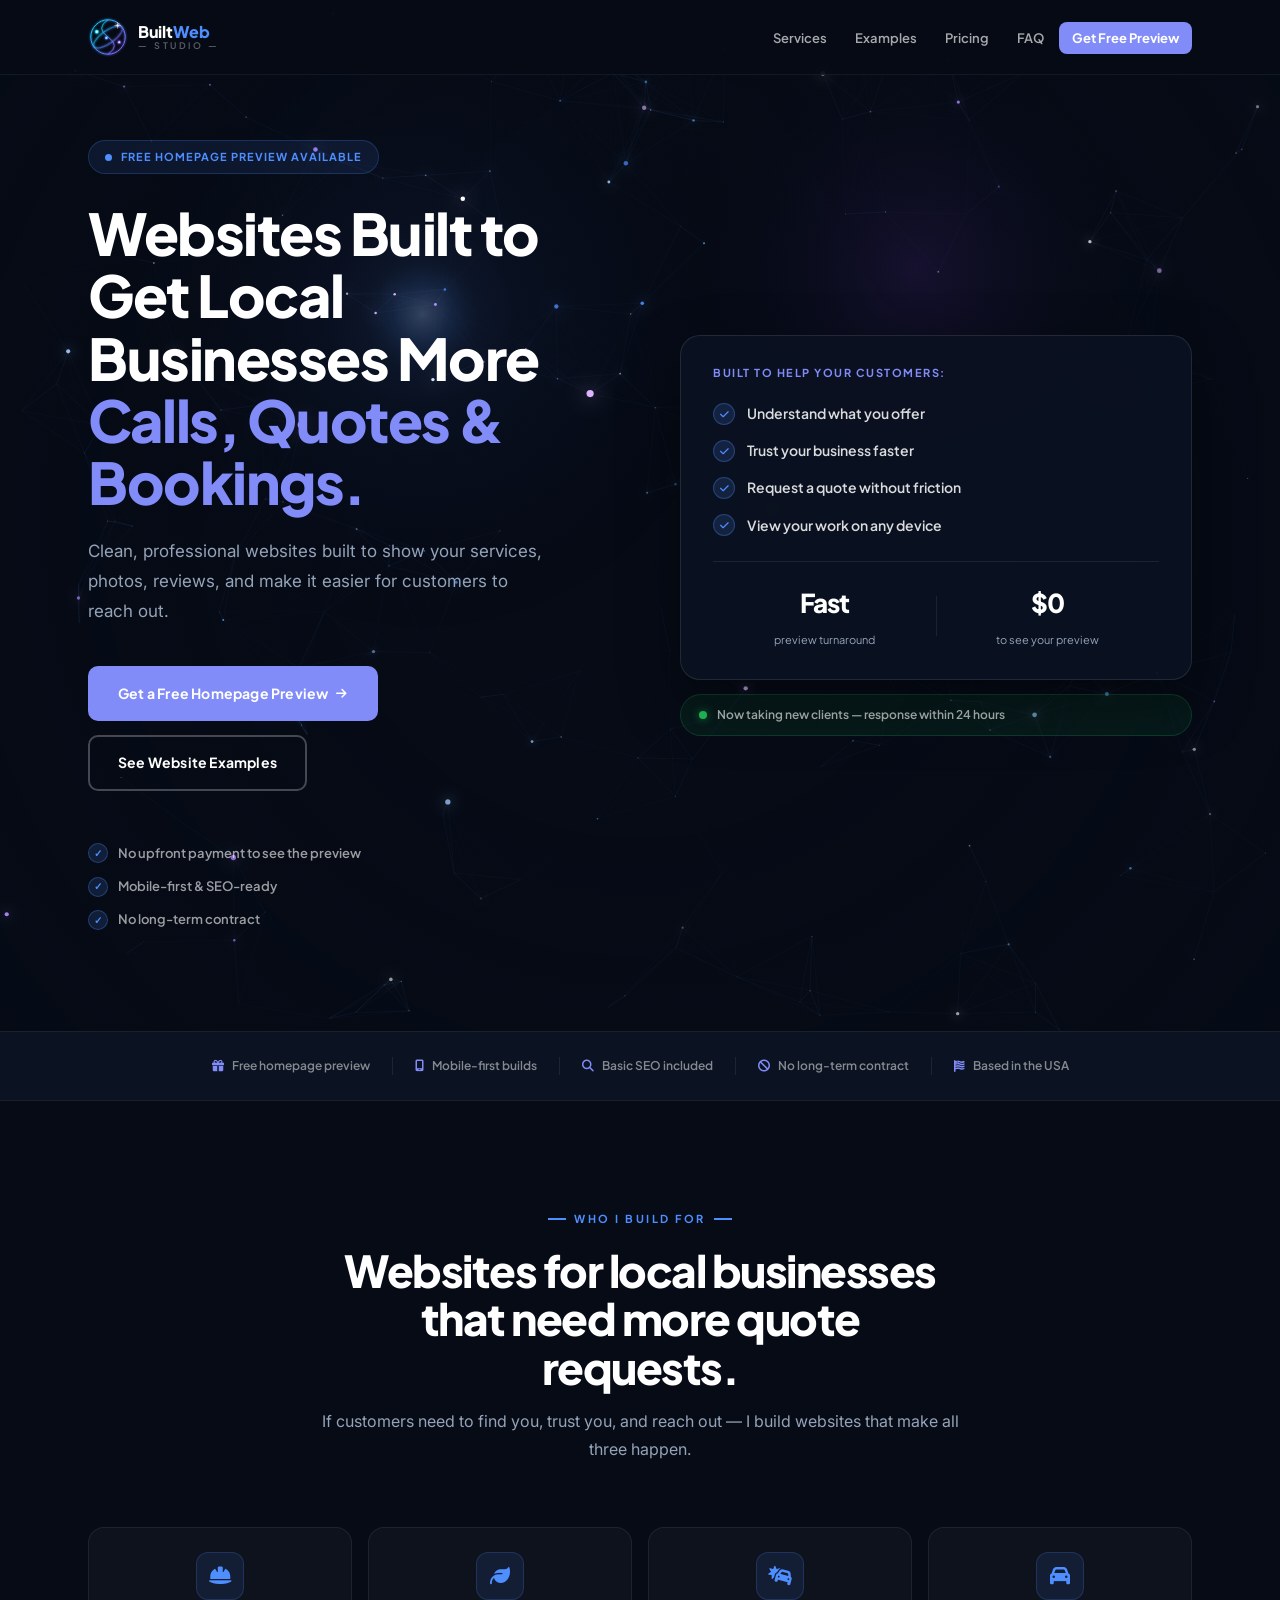
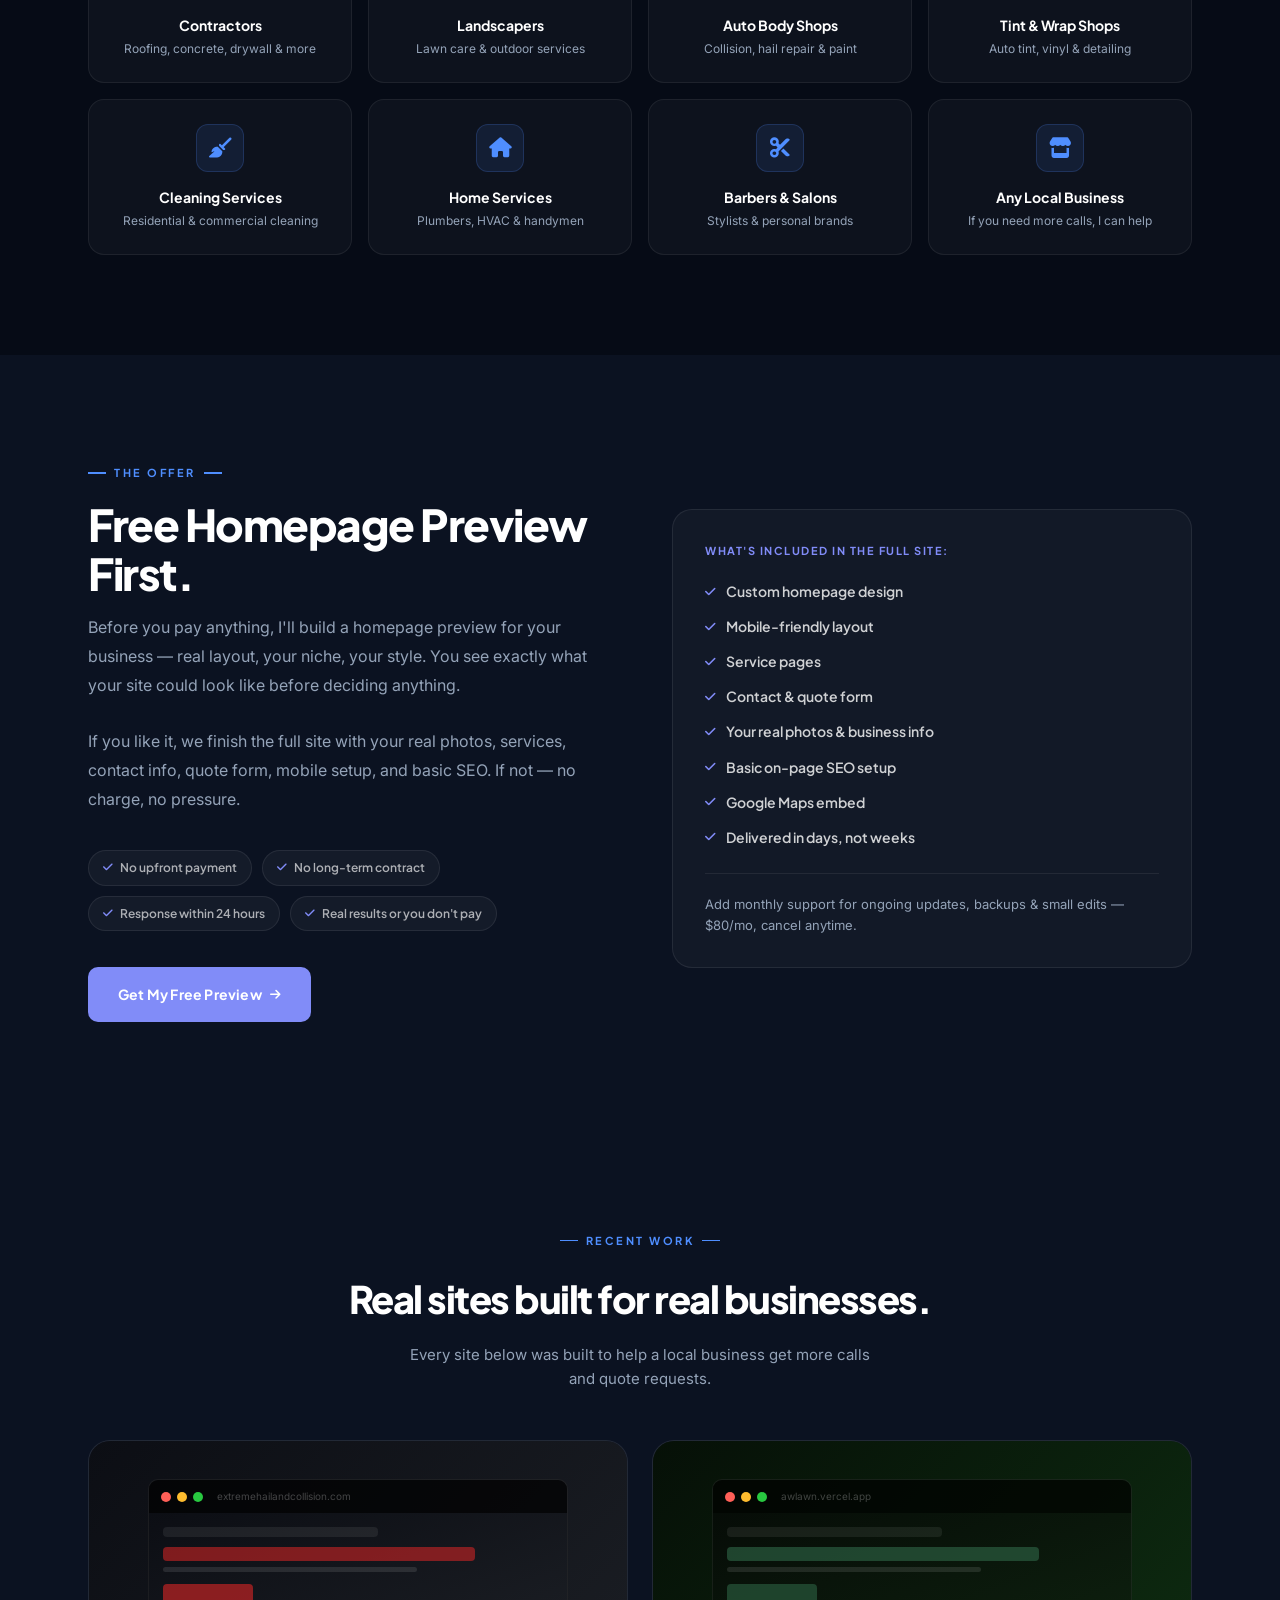
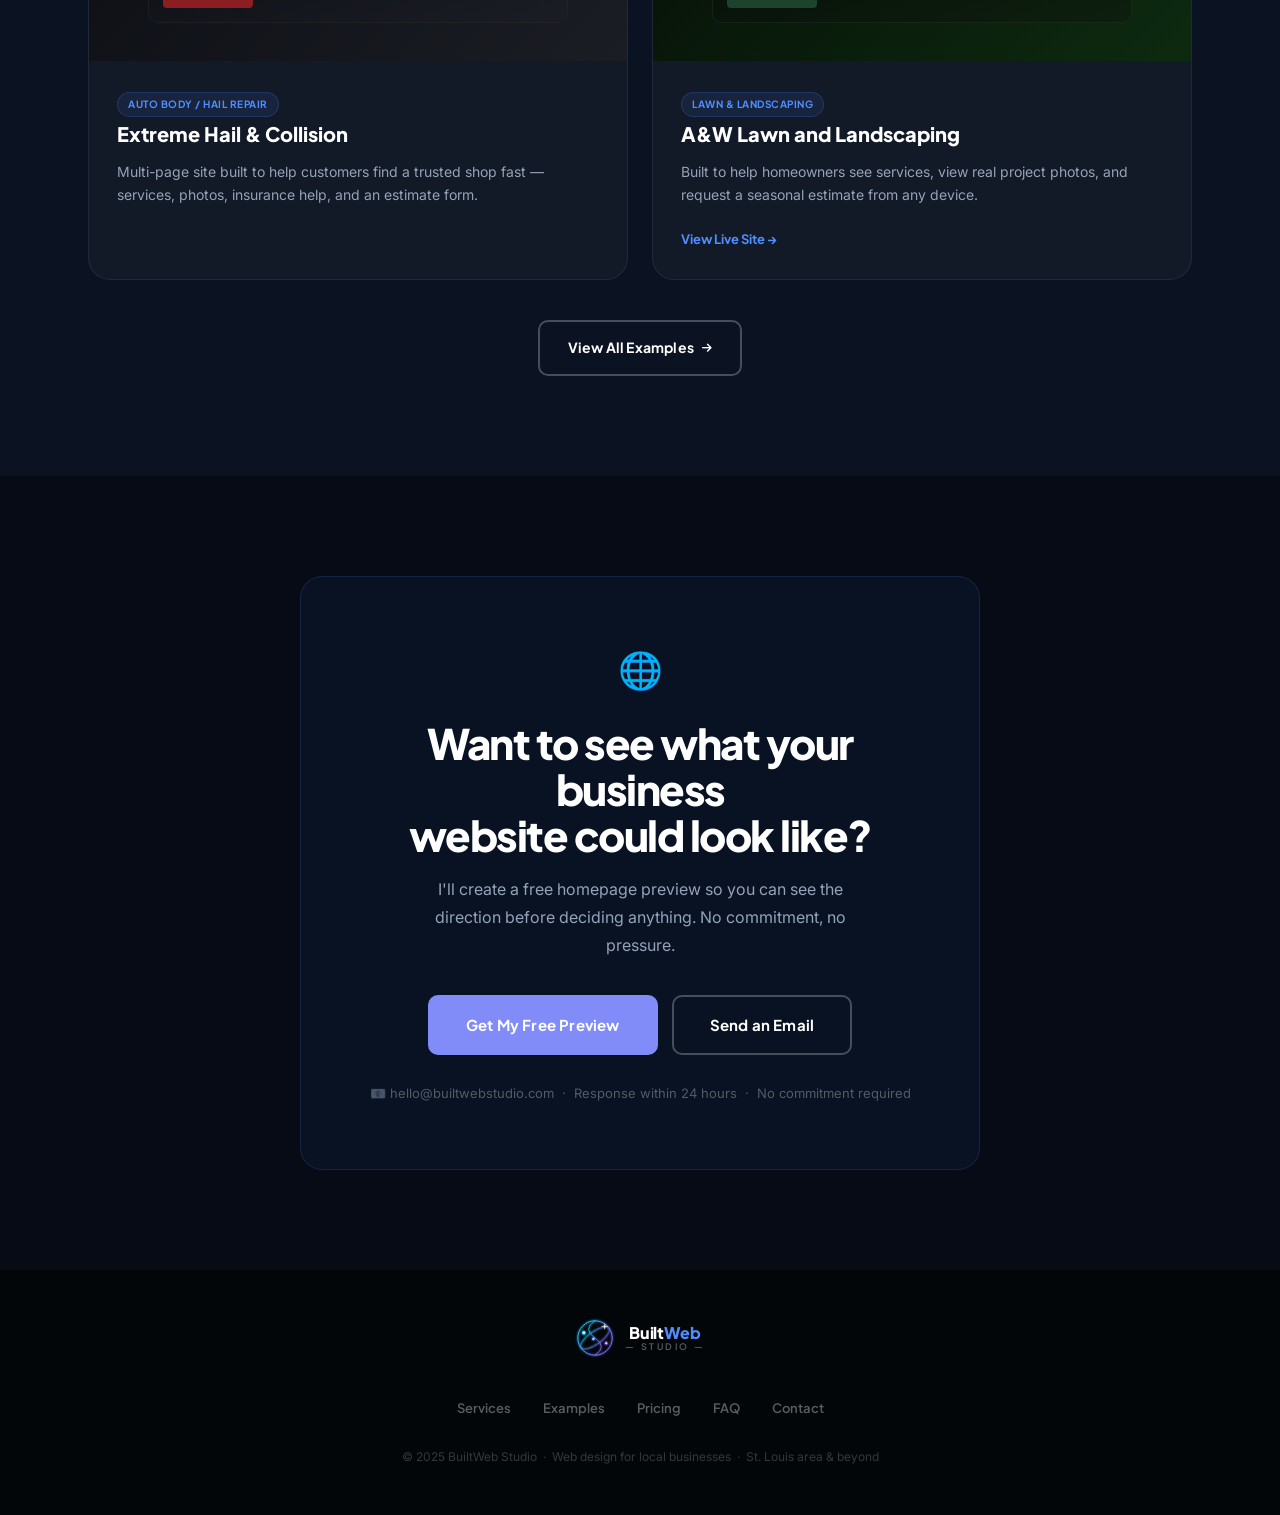
==== commit 6976d5f8: "Add files via upload" ====
--- a/index.html
+++ b/index.html
@@ -101,7 +101,7 @@
 
       <div class="hero-left">
         <div class="hero-badge"><span class="badge-dot"></span> Free Homepage Preview Available</div>
-        <h1 class="hero-h1">Websites That Help Small Businesses Get More <em>Calls, Quotes &amp; Bookings.</em></h1>
+        <h1 class="hero-h1">Websites Built to Get Local Businesses More <em>Calls, Quotes &amp; Bookings.</em></h1>
         <p class="hero-p">Clean, professional websites built to show your services, photos, reviews, and make it easier for customers to reach out.</p>
         <div class="hero-ctas">
           <a href="preview-request.html" class="btn btn-gold">Get a Free Homepage Preview <i class="fa-solid fa-arrow-right" style="font-size:12px;"></i></a>
@@ -122,7 +122,7 @@
           <div class="hbc-item"><span class="hbc-check"><i class="fa-solid fa-check"></i></span> Request a quote without friction</div>
           <div class="hbc-item"><span class="hbc-check"><i class="fa-solid fa-check"></i></span> View your work on any device</div>
           <div class="hbc-footer">
-            <div class="hbc-stat"><span class="hbc-num">1hr</span><span>avg. preview delivery</span></div>
+            <div class="hbc-stat"><span class="hbc-num">Fast</span><span>preview turnaround</span></div>
             <div class="hbc-divider"></div>
             <div class="hbc-stat"><span class="hbc-num">$0</span><span>to see your preview</span></div>
           </div>
